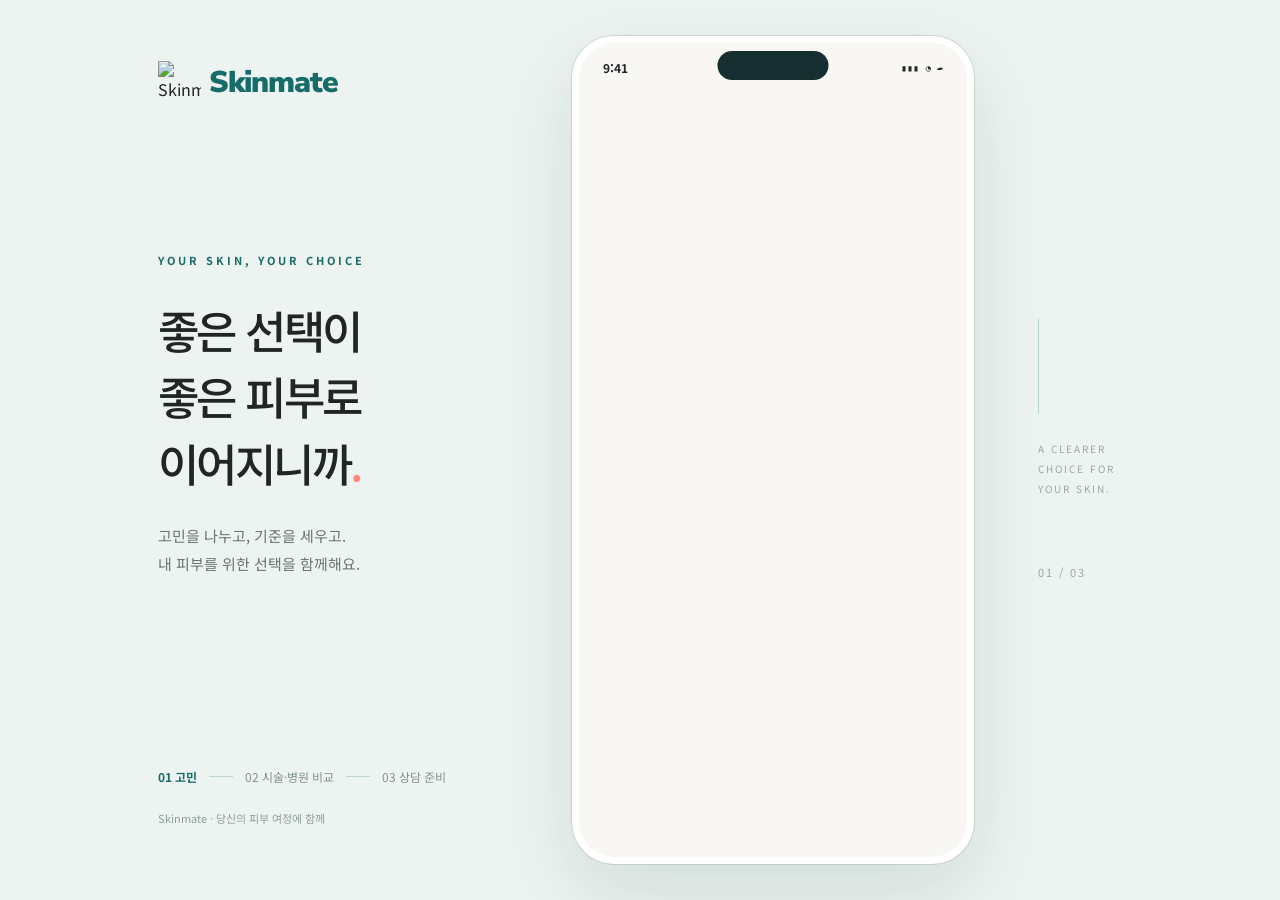
==== index.html @ e8b0cd21 "Update Skinmate personalized decision flow" ====
<!doctype html>
<html lang="ko"><head><meta charset="UTF-8"><meta name="viewport" content="width=device-width, initial-scale=1, viewport-fit=cover"><meta name="theme-color" content="#176B68"><meta name="description" content="내 피부를 위한 더 명확한 선택. Skinmate에서 고민과 선택 기준으로 시술 후보를 좁히고 병원을 비교하세요."><title>Skinmate · 내 피부를 위한 더 명확한 선택</title><link rel="icon" href="assets/symbol.png"><link rel="stylesheet" href="styles.css"></head><body>
<div class="workspace"><aside class="brand-panel"><div class="brand-lockup"><img src="assets/symbol.png" alt="Skinmate 대표 심볼"><span>Skinmate</span></div><div class="brand-story"><span class="eyebrow">YOUR SKIN, YOUR CHOICE</span><h1>좋은 선택이<br>좋은 피부로<br>이어지니까<span>.</span></h1><p>고민을 나누고, 기준을 세우고.<br>내 피부를 위한 선택을 함께해요.</p><img class="brand-symbol" src="assets/symbol.png" alt=""></div><div class="journey"><span class="active">01 고민</span><i></i><span>02 시술·병원 비교</span><i></i><span>03 상담 준비</span></div><p class="desktop-note">Skinmate · 당신의 피부 여정에 함께</p></aside><div class="phone"><div class="device-status" aria-hidden="true"><b>9:41</b><span class="island"></span><span>▮▮▮ &nbsp;◔ &nbsp;▰</span></div><div id="app"></div></div><aside class="right-note"><span class="vertical-line"></span><p>A CLEARER<br>CHOICE FOR<br>YOUR SKIN.</p><span class="note-number">01 / 03</span></aside></div><div id="toast" role="status" aria-live="polite"></div><script src="data/catalog.js" defer></script><script src="services/recommendations.js" defer></script><script src="services/storage.js" defer></script><script src="components.js" defer></script><script src="views.js" defer></script><script src="app.js" defer></script></body></html>
---- styles.css ----
@import url('https://fonts.googleapis.com/css2?family=Noto+Sans+KR:wght@400;500;600;700;800&family=Nunito+Sans:wght@700;800;900&display=swap');
:root{--teal:#087579;--deep:#14555b;--ink:#193c42;--muted:#73868a;--mint:#eaf5f2;--coral:#f98170;--line:#e6eeeb;--paper:#fdfdfa;--white:#fff;--shadow:0 8px 30px #173c4210}*{box-sizing:border-box}body{margin:0;background:#edf3f0;color:var(--ink);font-family:'Noto Sans KR',sans-serif;font-size:16px;line-height:1.6}button,input,select,textarea{font:inherit}button,a,input,select,textarea{-webkit-tap-highlight-color:transparent}button{cursor:pointer;border:0;color:inherit;background:none}button:focus-visible,a:focus-visible,input:focus-visible,select:focus-visible,textarea:focus-visible{outline:3px solid var(--coral);outline-offset:3px}button:disabled{opacity:.4;cursor:not-allowed}a{color:var(--teal)}svg{width:22px;height:22px;stroke:currentColor;stroke-width:1.7;fill:none;stroke-linecap:round;stroke-linejoin:round;flex-shrink:0}.workspace{min-height:100vh;display:flex;justify-content:center;align-items:center;gap:64px;padding:36px}.brand-panel{width:350px;align-self:stretch;display:flex;flex-direction:column;padding:25px 0;max-height:960px}.brand-lockup{display:flex;align-items:center;gap:8px}.brand-lockup img{width:43px;height:43px;mix-blend-mode:multiply}.brand-lockup span{font:900 30px 'Nunito Sans',sans-serif;color:var(--teal);letter-spacing:-1px}.brand-story{margin:auto 0;position:relative;padding:50px 0}.eyebrow{font-size:11px;letter-spacing:3px;font-weight:700;color:var(--teal)}.brand-story h1{font-size:45px;font-weight:500;line-height:1.48;letter-spacing:-2.5px;margin:25px 0}.brand-story h1 span{color:var(--coral)}.brand-story p{color:var(--muted);font-size:15px;line-height:1.9}.brand-symbol{width:135px;mix-blend-mode:multiply;margin:25px 0 0 -10px;opacity:.9}.journey{display:flex;align-items:center;gap:12px;font-size:12px;color:#809391}.journey i{height:1px;width:24px;background:#bed5ce}.journey .active{color:var(--teal);font-weight:700}.desktop-note{font-size:11px;color:#8da19c;margin-top:24px}.right-note{align-self:center;width:85px;color:#95aaa4}.right-note p{font-size:10px;letter-spacing:2px;line-height:2}.vertical-line{display:block;width:1px;height:95px;background:#b8d1c9;margin:0 0 25px}.note-number{display:block;font-size:11px;margin-top:65px;letter-spacing:2px}.phone{width:402px;height:874px;max-height:calc(100vh - 72px);min-height:650px;background:var(--paper);border-radius:42px;border:7px solid #fff;box-shadow:0 30px 80px #22534d22,0 0 0 1px #cedbd6;overflow:hidden;position:relative;flex-shrink:0}.device-status{height:49px;display:flex;align-items:center;justify-content:space-between;padding:0 24px;font-size:12px;position:relative}.island{position:absolute;left:50%;transform:translateX(-50%);width:111px;height:29px;top:8px;background:#172e30;border-radius:24px}#app{height:calc(100% - 49px);display:flex;flex-direction:column;position:relative}.app-header{height:67px;padding:10px 22px;display:flex;align-items:center;justify-content:space-between;flex-shrink:0}.logo-crop{width:149px;height:43px;overflow:hidden;position:relative}.logo-crop img{position:absolute;width:170px;height:auto;top:-30px;left:-12px;mix-blend-mode:multiply}.icon-button{display:inline-flex;align-items:center;justify-content:center;width:44px;height:44px;border-radius:50%;color:var(--ink)}.icon-button:hover{background:var(--mint)}.header-title{font-size:16px;font-weight:700}.header-back{display:flex;align-items:center;gap:4px}.main{flex:1;overflow-y:auto;overscroll-behavior:contain;padding:8px 23px 26px;scrollbar-width:none}.main::-webkit-scrollbar{display:none}.greeting{font-size:14px;color:var(--muted);margin:7px 0 6px}.main h1{font-size:25px;line-height:1.45;letter-spacing:-1.1px;margin:0 0 12px;font-weight:700}.main h1 em{font-style:normal;color:var(--teal)}.subtitle{font-size:13px;color:var(--muted);line-height:1.75;margin:0 0 22px}.section-heading{display:flex;align-items:center;justify-content:space-between;margin:24px 0 12px}.section-heading h2{font-size:16px;margin:0;letter-spacing:-.5px}.section-heading span,.text-button{color:var(--teal);font-size:12px}.hero-mini{background:#eaf5f0;border-radius:19px;display:flex;align-items:center;padding:17px 18px;margin:22px 0;position:relative;overflow:hidden}.hero-mini img{width:67px;height:67px;object-fit:contain;mix-blend-mode:multiply;margin-right:17px}.hero-mini b{font-size:14px;display:block}.hero-mini p{font-size:12px;color:#728b82;margin:3px 0}.tiny{font-size:11px;color:var(--muted)}.concern-grid{display:grid;grid-template-columns:1fr 1fr;gap:12px}.concern{display:flex;flex-direction:column;align-items:flex-start;text-align:left;padding:16px;height:125px;border-radius:21px;background:#eff6f3;border:1.5px solid transparent;position:relative;transition:background .15s,border-color .15s}.concern:nth-child(4n+1),.concern:nth-child(4n+4){background:#fff0eb}.concern .pictogram{width:44px;height:44px;border-radius:50%;background:#d8eee8;color:var(--teal);display:grid;place-items:center;margin-bottom:9px}.concern:nth-child(4n+1) .pictogram,.concern:nth-child(4n+4) .pictogram{background:#ffe0d7;color:#e98673}.concern .pictogram svg{width:27px;height:27px}.concern b{font-size:14px;font-weight:600}.concern small{font-size:10px;color:#7c9189;margin-top:1px}.concern.selected{border-color:var(--teal);background:#e3f3ed}.selected-mark{position:absolute;right:12px;top:13px;width:19px;height:19px;background:var(--teal);border-radius:50%;color:white;display:grid;place-items:center}.selected-mark svg{width:12px;height:12px}.minor-concerns{display:grid;grid-template-columns:repeat(4,1fr);gap:7px;margin-top:17px}.minor-concern{display:flex;flex-direction:column;align-items:center;gap:6px;font-size:12px}.minor-concern .pictogram{display:grid;place-items:center;width:43px;height:43px;border-radius:50%;background:#f0f2ee;color:#597471}.minor-concern.selected .pictogram{background:var(--teal);color:white}.primary,.secondary{display:flex;align-items:center;justify-content:center;gap:10px;border-radius:16px;min-height:53px;padding:13px 20px;font-weight:600;font-size:14px;width:100%;text-decoration:none}.primary{background:var(--teal);color:white;box-shadow:0 5px 14px #08757918}.primary:hover{background:#075e62}.primary svg:last-child{width:18px}.secondary{border:1px solid #cfe1da;color:var(--teal);background:#fff}.footer-action{padding:12px 23px 15px;background:var(--paper);flex-shrink:0;border-top:1px solid #f0f2ed}.footer-action .tiny{display:block;text-align:center;margin-top:7px}.bottom-nav{display:flex;justify-content:space-around;border-top:1px solid var(--line);padding:11px 10px 19px;background:var(--paper);flex-shrink:0}.nav-item{display:flex;flex-direction:column;align-items:center;gap:4px;min-width:65px;color:#9caaa8;font-size:10px}.nav-item.active{color:var(--teal);font-weight:700}.nav-item.active svg{stroke-width:2.3}.nav-item span{line-height:1.5}.progress{height:4px;background:#e7eeea;border-radius:5px;margin:8px 0 16px;overflow:hidden}.progress i{height:100%;display:block;background:var(--teal);border-radius:5px}.step{font-size:11px;font-weight:700;color:var(--teal);letter-spacing:1px;margin:12px 0}.preference{display:flex;align-items:center;padding:16px 12px;border:1px solid var(--line);border-radius:17px;gap:12px;margin:11px 0;background:#fff}.preference.chosen{background:var(--mint);border-color:#bedbd1}.preference .rank{display:grid;place-items:center;width:27px;height:27px;border-radius:50%;background:#eef2ef;font-size:12px;font-weight:700;color:#90a29c}.preference.chosen .rank{background:var(--teal);color:white}.pref-main{flex:1;display:flex;align-items:center;gap:12px;text-align:left;padding:0}.pref-copy{display:flex;flex-direction:column;gap:2px}.pref-copy b{font-size:14px}.pref-copy small{font-size:11px;color:var(--muted)}.order-button{font-size:13px;border-radius:8px;background:white;width:30px;height:34px}.info-box{padding:15px 16px;background:#f0f5f1;border-radius:14px;color:#6d8580;font-size:12px;line-height:1.8;margin:20px 0}.info-box strong{color:var(--teal)}label.field{display:block;font-size:14px;font-weight:600;margin:25px 0 10px}select,input[type=text],input[type=search],textarea{width:100%;border:1px solid #dce6df;border-radius:12px;background:#fff;padding:13px;color:var(--ink);font-size:14px}input[type=range]{width:100%;accent-color:var(--teal);margin:17px 0}.range-labels{display:flex;justify-content:space-between;color:var(--muted);font-size:12px}.budget-value{font-size:29px;font-weight:700;color:var(--teal);margin:22px 0 8px}.checkbox-label{font-size:13px;display:flex;gap:9px;align-items:center}.checkbox-label input{width:18px;height:18px;accent-color:var(--teal)}.chip-row{display:flex;gap:7px;flex-wrap:wrap;margin:10px 0 18px}.chip{font-size:12px;padding:6px 11px;border:1px solid #dce9e3;border-radius:20px;background:#fff;color:#587b73}.chip.active{background:var(--teal);color:white;border-color:var(--teal)}.demo-label{display:inline-flex;align-items:center;background:#f3f2eb;color:#8b8b76;border-radius:5px;padding:2px 6px;font-size:10px;letter-spacing:.2px}.result-top{display:flex;align-items:center;justify-content:space-between;margin-bottom:13px;font-size:12px;color:var(--muted)}.hospital-card{border:1px solid #e4ece5;border-radius:20px;background:white;padding:17px;margin:0 0 14px;box-shadow:0 3px 12px #173c4204}.card-top{display:flex;align-items:center;gap:12px}.clinic-mark{width:54px;height:60px;border-radius:14px;background:#e7f1ee;display:flex;align-items:center;justify-content:center;color:#72a79c;flex-shrink:0}.clinic-mark svg{width:30px;height:30px}.clinic-mark.coral{background:#fff0eb;color:#dba091}.card-identity{flex:1}.card-identity button{text-align:left;padding:0;font-weight:700;font-size:15px}.card-identity p{margin:4px 0 0;color:var(--muted);font-size:11px}.heart.saved{color:var(--coral)}.heart.saved svg{fill:#f9817025}.card-rating{font-size:12px;margin:14px 0 10px;color:#6f8380}.star{color:#dca65c}.reason{padding:10px 12px;background:#f0f7f3;border-radius:10px;color:#398178;font-size:11px;display:flex;gap:7px;align-items:flex-start}.reason svg{width:15px;height:15px;margin-top:2px}.card-bottom{display:flex;align-items:center;justify-content:space-between;margin-top:15px}.price{font-size:17px;font-weight:700}.price small{font-size:10px;color:var(--muted);font-weight:400}.compare-toggle{display:flex;align-items:center;gap:5px;border:1px solid #dce8e1;border-radius:9px;padding:7px 10px;font-size:11px;color:var(--teal)}.compare-toggle.on{background:var(--mint);border-color:#b3d6c8}.compare-toggle svg{width:14px;height:14px}.sample-note{font-size:11px;color:#97a39c;text-align:center;margin:17px 0}.search-field{position:relative;margin-bottom:15px}.search-field svg{position:absolute;top:14px;left:13px;width:18px;color:var(--muted)}.search-field input{padding-left:40px;background:#f2f5ef;border:0}.detail-hero{background:#e6f1eb;padding:24px;border-radius:22px;margin-bottom:20px}.detail-hero .clinic-mark{background:#ffffff8c;margin-bottom:18px}.detail-hero h1{font-size:23px;margin:5px 0}.detail-hero p{font-size:12px;color:#64837a;margin:5px 0}.detail-stats{display:flex;gap:23px;padding-top:18px;margin-top:17px;border-top:1px solid #cadfd5;font-size:12px}.detail-stats b{display:block;font-size:17px}.detail-stats span{color:#749185;font-size:10px}.data-row{display:flex;justify-content:space-between;gap:20px;padding:13px 0;border-bottom:1px solid var(--line);font-size:13px}.data-row span{color:var(--muted);flex-shrink:0}.data-row b{font-weight:500;text-align:right}.review{background:#fff;border:1px solid var(--line);border-radius:17px;padding:17px;margin:13px 0}.review .review-meta{display:flex;justify-content:space-between;font-size:11px;color:var(--muted);margin-bottom:12px}.review p{font-size:13px;margin:9px 0;line-height:1.8}.review strong{font-size:11px;color:var(--teal)}.review .drawback strong{color:#be8874}.review .chip-row{margin-bottom:0}.split-buttons{display:flex;gap:9px}.split-buttons>*{flex:1}.compare-scroll{overflow-x:auto;margin:0 -23px;padding:0 23px 15px}.compare-table{border-collapse:separate;border-spacing:0;min-width:100%;font-size:12px;table-layout:fixed}.compare-table th,.compare-table td{padding:14px 11px;border-bottom:1px solid var(--line);vertical-align:top;min-width:130px;max-width:145px;text-align:left}.compare-table th{background:#edf5ef;font-size:13px;position:relative}.compare-table .row-label{font-size:10px;display:block;color:var(--muted);margin-bottom:5px}.compare-table .remove{font-size:11px;display:block;margin-top:10px;color:#79988c;text-decoration:underline}.questions{display:flex;flex-direction:column;gap:10px;margin:18px 0}.question{display:flex;align-items:flex-start;padding:15px;border:1px solid var(--line);border-radius:13px;background:#fff;gap:11px;font-size:13px}.question input{width:18px;height:18px;accent-color:var(--teal);flex-shrink:0;margin:3px 0 0}.question.done span{text-decoration:line-through;color:#8ba199}.question span{flex:1}.question button{padding:0 3px;color:#8ba199}.question button svg{width:16px;height:16px}.question-form{display:flex;gap:7px;margin:16px 0}.question-form button{background:var(--teal);color:#fff;border-radius:11px;width:44px;flex-shrink:0}.empty{text-align:center;padding:45px 10px}.empty img{width:88px;mix-blend-mode:multiply;opacity:.8}.empty h2{font-size:18px;margin:17px 0 8px}.empty p{font-size:13px;color:var(--muted);margin-bottom:22px}.saved-checklist{display:flex;align-items:center;justify-content:space-between;gap:13px;padding:18px;background:var(--mint);border-radius:16px;margin:12px 0;width:100%;text-align:left}.saved-checklist b{font-size:13px}.saved-checklist small{display:block;font-size:11px;color:var(--muted);margin-top:5px}.settings-card{background:white;border:1px solid var(--line);border-radius:18px;padding:4px 17px;margin:18px 0}.settings-row{width:100%;padding:15px 0;display:flex;justify-content:space-between;align-items:center;font-size:13px;text-align:left}.settings-row+.settings-row{border-top:1px solid var(--line)}.settings-row.danger{color:#c57965}.avatar{width:66px;height:66px;background:var(--mint);border-radius:22px;display:grid;place-items:center;margin:15px 0}.avatar img{width:56px;mix-blend-mode:multiply}.success-mark{width:82px;height:82px;border-radius:50%;background:var(--mint);color:var(--teal);display:grid;place-items:center;margin:40px auto 23px}.success-mark svg{width:38px;height:38px}.success{text-align:center}.success h1{font-size:24px}.success p{font-size:13px;color:var(--muted)}#toast{position:fixed;bottom:35px;left:50%;transform:translate(-50%,20px);opacity:0;pointer-events:none;background:#173f3def;color:#fff;padding:12px 20px;border-radius:13px;font-size:13px;transition:.2s;z-index:50;max-width:90%;box-shadow:var(--shadow)}#toast.show{opacity:1;transform:translate(-50%,0)}dialog{border:0;border-radius:24px;padding:25px;max-width:350px;width:calc(100% - 40px);color:var(--ink);box-shadow:var(--shadow)}dialog::backdrop{background:#123c3b55}dialog h2{font-size:19px;margin-top:0}dialog p{font-size:13px;color:var(--muted)}dialog .split-buttons{margin-top:22px}.primary-concern{display:flex;align-items:center;gap:10px;margin-top:15px;font-size:12px;color:var(--muted)}.primary-concern select{font-size:12px;padding:6px 10px;flex:1}.treatment-card{display:block;text-align:left;width:100%;padding:17px;border:1px solid var(--line);background:white;border-radius:14px;margin:12px 0}.treatment-card b{font-size:14px}.treatment-card p{font-size:12px;color:var(--muted);margin:6px 0}.route-enter{animation:enter .2s ease}@keyframes enter{from{opacity:.3;transform:translateY(6px)}to{opacity:1;transform:translateY(0)}}@media(max-width:1100px){.workspace{gap:40px}.right-note{display:none}.brand-panel{width:310px}.brand-story h1{font-size:39px}}@media(max-width:760px){body{background:var(--paper)}.workspace{padding:0;min-height:100dvh;display:block}.brand-panel,.right-note,.device-status{display:none}.phone{width:100%;height:100dvh;min-height:0;max-height:none;border:0;border-radius:0;box-shadow:none;max-width:500px;margin:auto}#app{height:100%;padding-top:env(safe-area-inset-top)}.app-header{height:73px}.main{padding-top:9px}.bottom-nav{padding-bottom:max(18px,env(safe-area-inset-bottom))}.footer-action{padding-bottom:15px}.footer-action:last-child{padding-bottom:max(20px,env(safe-area-inset-bottom))}#toast{bottom:100px}.concern{height:132px}.main h1{font-size:27px}}@media(prefers-reduced-motion:reduce){*{animation:none!important;transition:none!important}}

/* Readability and comparison sizing */
.compare-table{width:max-content}.compare-table th,.compare-table td{width:170px;min-width:170px;max-width:170px;font-size:14px}.compare-table .row-label{font-size:12px}.subtitle,.pref-copy small,.info-box,.question,.data-row,.review p,.treatment-card p,.settings-row{font-size:14px}.tiny,.concern small,.card-identity p,.reason,.price small,.demo-label,.nav-item,.step,.sample-note,.saved-checklist small{font-size:12px}.compare-toggle,.text-button,.chip{font-size:13px}.order-button{min-height:44px}.question button{min-width:30px;min-height:30px}

/* Completion pass: clear search actions, touch targets, and readable conditions. */
.search-field input{padding-right:65px}.search-submit{position:absolute;right:4px;top:2px;min-width:55px;min-height:44px;color:var(--teal);font-size:14px;font-weight:600}.clear-search{display:block;margin:-8px 0 15px;min-height:44px}.secondary-actions{margin-top:9px}.secondary-actions .secondary{min-height:44px;padding:9px 12px}.question label{display:flex;align-items:flex-start;gap:11px;flex:1;cursor:pointer;min-width:0}.question span{overflow-wrap:anywhere}.question button{min-width:44px;min-height:44px;margin:-7px -9px -7px 0}.condition-panel{margin-bottom:20px}.condition-panel .data-row{font-size:14px}.condition-panel .tiny{line-height:1.8;margin:12px 0}.text-button,.chip,.compare-toggle,.compare-table .remove{min-height:44px}.minor-concern{min-height:64px}.main:focus{outline:none}.subtitle,.question,.review p,.treatment-card p,.info-box{font-size:1rem}.main h1{font-size:1.65rem}.nav-item{font-size:.75rem}.search-field{min-width:0}.card-bottom{gap:8px}.card-rating{overflow-wrap:anywhere}.question-form input{min-width:0}.data-row b{overflow-wrap:anywhere}.bottom-nav{gap:3px}.nav-item{min-width:0;flex:1}.compare-scroll{scrollbar-width:thin;scrollbar-color:#b3d6c8 transparent}.demo-label{white-space:normal}.main .primary{min-width:0}@media(max-height:650px){.phone{min-height:0;height:100dvh;max-height:none}.workspace{padding-top:0;padding-bottom:0}.footer-action{padding-top:7px;padding-bottom:7px}.app-header{height:58px}}@media(max-width:360px){.main{padding-left:18px;padding-right:18px}.app-header{padding-left:17px;padding-right:17px}.footer-action{padding-left:18px;padding-right:18px}.card-top{gap:8px}.clinic-mark{width:44px}.card-identity button{font-size:14px}.compare-toggle{padding:7px}.price{font-size:16px}.concern{padding:13px}.preference{gap:7px}.pref-main{gap:8px}.pref-copy small{font-size:12px}.order-button{width:32px;flex-shrink:0}}
/* v2: extend the existing Skinmate cards, shell and icons. */
:root{--teal:#176B68;--deep:#145653;--ink:#202625;--mint:#eaf5f2;--coral:#FF8878;--paper:#F8F7F3;--soft-mint:#A8DED5;--muted:#667773}
button{transition:background .15s,transform .12s}button:active:not(:disabled){transform:translateY(1px);filter:brightness(.97)}button:disabled{opacity:.43}.primary{box-shadow:none}.nav-item{min-height:46px}.main h2{font-size:18px;line-height:1.5;margin:8px 0}.decision-hero{position:relative;background:#e5f1ec;border:1px solid #d4e6df;border-radius:25px;padding:25px 21px;margin:24px 0}.decision-hero>img{width:66px;height:66px;object-fit:contain;float:right;mix-blend-mode:multiply}.decision-hero h2{font-size:26px;line-height:1.4;letter-spacing:-.9px;margin:16px 0}.decision-hero p{font-size:14px;line-height:1.9;color:#58726b;margin-bottom:23px;clear:both}.decision-hero .step{font-size:10px;letter-spacing:1.2px}.flow-caption{text-align:center;font-size:12px;color:#58756d;margin-top:15px}.interest-group{border:0;padding:0;margin:18px 0}.interest-group legend{font-size:14px;font-weight:600}.interest-group .chip-row{margin:8px 0}.chip{font-size:14px}.priority-summary{display:flex;align-items:center;flex-wrap:wrap;gap:7px;font-size:13px;padding:12px;background:var(--mint);border-radius:12px;color:var(--teal)}.priority-summary i{font-style:normal;color:#869d96}.preference{padding:12px}.pref-main{min-height:44px}.pref-copy small{font-size:12px}.concern{height:113px}.recommended{border:1.5px solid var(--teal);background:#f4faf7}.recommend-label{display:inline-block;background:var(--teal);color:white;padding:4px 9px;border-radius:8px;font-size:12px;margin-bottom:8px}.match-score{display:block;font-size:12px;color:var(--teal);margin:10px 0}.match-score b{font-family:'Nunito Sans',sans-serif;font-size:25px;margin-left:5px}.mini-facts{display:grid;grid-template-columns:1.2fr 1fr 1fr;gap:7px;padding:14px 0;border-top:1px solid var(--line);border-bottom:1px solid var(--line);margin:13px 0}.mini-facts span{font-size:12px;color:var(--muted)}.mini-facts b{display:block;font-size:13px;font-weight:600;color:var(--ink);margin-top:5px;overflow-wrap:anywhere}.reason-list{font-size:13px;line-height:1.9;padding-left:19px;color:var(--teal)}.treatment-card .split-buttons button,.hospital-card .split-buttons button{font-size:13px;padding:10px 8px;min-height:46px}.treatment-card .text-button{margin-top:7px}.budget-warning{color:#995446!important;background:#fff0e9;border-radius:9px;padding:9px 10px;font-size:13px!important}.budget-panel{background:#fff1e9;border:1px solid #efd9cf;padding:17px;border-radius:17px;margin:16px 0}.budget-panel p{font-size:14px;color:#896356}.budget-panel button{margin-top:8px;font-size:13px}.recent-review{font-size:13px;color:var(--muted);line-height:1.8}.promo-link{display:block;font-size:12px;text-align:left;background:#fff0e9;color:#8e5a4d;border-radius:8px;padding:10px;margin:10px 0;width:100%}.editorial-art{height:160px;background:#deeee7;border-radius:18px;display:flex;align-items:center;justify-content:space-between;padding:23px;overflow:hidden}.editorial-art>span{font:800 27px/1.2 'Nunito Sans',sans-serif;color:#46796c;letter-spacing:-.7px}.editorial-art img{width:105px;mix-blend-mode:multiply;opacity:.8;transform:rotate(12deg)}.editorial-art.contour,.abstract-thumb.contour{background:#f6e6df}.editorial-art.tone,.abstract-thumb.tone{background:#f1edda}.editorial-art.texture,.abstract-thumb.texture{background:#e0edeb}.promotion-card{border:1px solid #eaded6;border-radius:20px;overflow:hidden;background:#fffaf6;margin:16px 0}.promotion-card .editorial-art{border-radius:0;height:135px}.promotion-body{padding:17px}.promotion-body p{font-size:13px;color:var(--muted)}.promotion-body .split-buttons{margin-top:15px}.promotion-body .split-buttons button{font-size:13px;padding:10px 7px}.ad-label{display:inline-block;color:#815440;background:#f5e5d7;border-radius:5px;padding:4px 8px;font-size:12px;font-weight:600}.content-tile{display:flex;align-items:center;gap:13px;background:#fff;border:1px solid var(--line);padding:16px;border-radius:17px;margin:12px 0;text-align:left;width:100%}.content-tile>span{flex:1;min-width:0}.content-tile b{display:block;font-size:15px}.content-tile small{font-size:11px;color:var(--teal)}.content-tile p{font-size:13px;color:var(--muted);margin:6px 0 0}.abstract-thumb{width:54px;height:72px;display:grid;place-items:center;background:var(--mint);border-radius:12px;color:var(--teal);flex-shrink:0}.abstract-thumb svg{width:29px;height:29px}.profile-card{padding:20px;background:var(--mint);border:1px solid #d1e5dc;border-radius:23px}.profile-card p{font-size:13px;overflow-wrap:anywhere}.profile-card .avatar{margin-top:0;background:#fff}.benefit-grid{display:grid;grid-template-columns:repeat(3,1fr);gap:8px}.benefit-grid button{display:flex;flex-direction:column;padding:14px 5px;background:white;border:1px solid var(--line);font-size:13px}.benefit-grid b{font:800 21px 'Nunito Sans',sans-serif;color:var(--teal)}.compare-table th,.compare-table td{min-width:150px;width:150px;max-width:150px}.compare-table th:first-child{min-width:100px;width:100px;max-width:100px;position:sticky;left:0;z-index:1;background:#edf5ef}.compare-table .best-match{background:#e0f1e9;color:#155f59;font-weight:600}.compare-table td small{display:block;font-size:11px;font-weight:400;margin-top:8px}.compare-table caption{text-align:left;font-size:12px;padding:12px 0;color:var(--muted)}.compare-table .rank{display:block;width:22px;height:22px;text-align:center;background:var(--teal);border-radius:50%;color:white;margin-bottom:5px}.compare-table td .secondary{font-size:12px;padding:8px}.compare-scroll{margin-top:10px}.dialog-body{font-size:14px;line-height:1.8}.dialog-body p{font-size:14px}dialog{max-height:85dvh;overflow:auto}.card-identity{min-width:0}.detail-stats{gap:12px;flex-wrap:wrap}.detail-stats b{font-size:16px}.review h2{font-size:17px}.footer-action .primary{font-size:14px;padding-left:10px;padding-right:10px}.hospital-card .split-buttons{margin-top:14px}.settings-row{min-height:52px}.settings-row svg{width:18px}.bottom-nav{padding-top:9px;padding-bottom:max(12px,env(safe-area-inset-bottom))}.main{overflow-x:hidden}@media(max-width:760px){.phone{max-width:430px}.workspace{background:#edf3f0}.app-header{height:63px}.main h1{font-size:25px}.concern{height:110px}.main{padding-left:21px;padding-right:21px}.compare-scroll{margin-left:-21px;margin-right:-21px;padding-left:21px;padding-right:21px}.nav-item{font-size:12px}}@media(min-width:761px){.phone{min-height:650px}}@media(prefers-reduced-motion:reduce){button{transition:none}}
.nav-item{color:#6b7f78}.nav-item.active{color:var(--teal)}.reason{font-size:13px}.compare-table td small{overflow-wrap:break-word}.info-box .secondary{margin-top:10px}.settings-card .settings-row{font-size:14px}
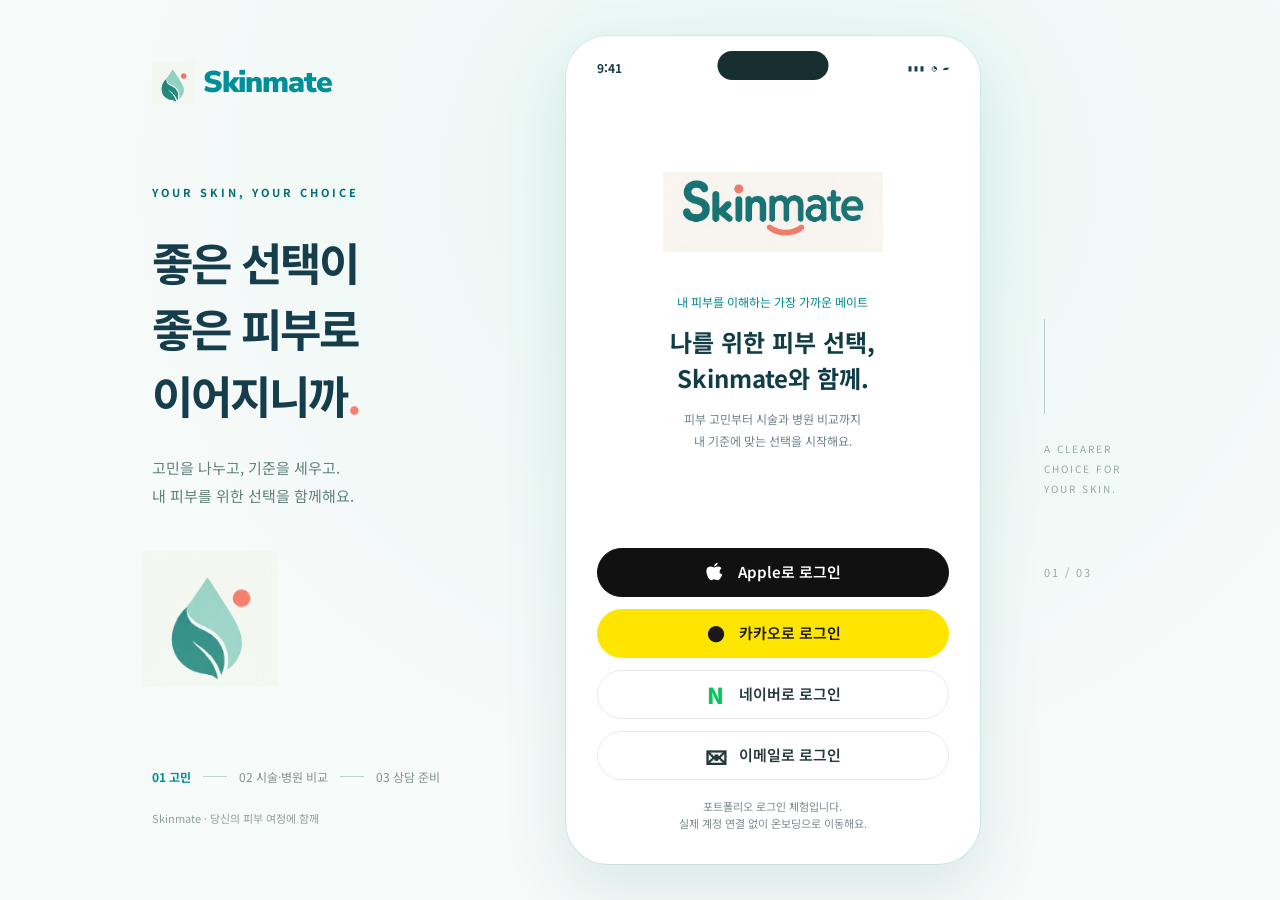
==== commit 5a3ae5f8: "Redesign Skinmate with beauty visuals, guided onboarding and community interactions" ====
--- a/index.html
+++ b/index.html
@@ -1,4 +1,4 @@
 <!doctype html>
-<html lang="ko"><head><meta charset="UTF-8"><meta name="viewport" content="width=device-width, initial-scale=1, viewport-fit=cover"><meta name="theme-color" content="#176B68"><meta name="description" content="내 피부를 위한 더 명확한 선택. Skinmate에서 고민과 선택 기준으로 시술 후보를 좁히고 병원을 비교하세요."><title>Skinmate · 내 피부를 위한 더 명확한 선택</title><link rel="icon" href="assets/symbol.png"><link rel="stylesheet" href="styles.css"></head><body>
-<div class="workspace"><aside class="brand-panel"><div class="brand-lockup"><img src="assets/symbol.png" alt="Skinmate 대표 심볼"><span>Skinmate</span></div><div class="brand-story"><span class="eyebrow">YOUR SKIN, YOUR CHOICE</span><h1>좋은 선택이<br>좋은 피부로<br>이어지니까<span>.</span></h1><p>고민을 나누고, 기준을 세우고.<br>내 피부를 위한 선택을 함께해요.</p><img class="brand-symbol" src="assets/symbol.png" alt=""></div><div class="journey"><span class="active">01 고민</span><i></i><span>02 시술·병원 비교</span><i></i><span>03 상담 준비</span></div><p class="desktop-note">Skinmate · 당신의 피부 여정에 함께</p></aside><div class="phone"><div class="device-status" aria-hidden="true"><b>9:41</b><span class="island"></span><span>▮▮▮ &nbsp;◔ &nbsp;▰</span></div><div id="app"></div></div><aside class="right-note"><span class="vertical-line"></span><p>A CLEARER<br>CHOICE FOR<br>YOUR SKIN.</p><span class="note-number">01 / 03</span></aside></div><div id="toast" role="status" aria-live="polite"></div><script src="data/catalog.js" defer></script><script src="services/recommendations.js" defer></script><script src="services/storage.js" defer></script><script src="components.js" defer></script><script src="views.js" defer></script><script src="app.js" defer></script></body></html>
-
+<html lang="ko"><head><meta charset="UTF-8"><meta name="viewport" content="width=device-width, initial-scale=1, viewport-fit=cover"><meta name="theme-color" content="#176B68"><meta name="description" content="내 피부를 위한 더 명확한 선택. Skinmate에서 고민과 선택 기준으로 시술 후보를 좁히고 병원을 비교하세요."><title>Skinmate · 내 피부를 위한 더 명확한 선택</title><link rel="icon" href="assets/symbol.png"><link rel="stylesheet" href="styles.css"><link rel="stylesheet" href="redesign.css"></head><body>
+<div class="workspace"><aside class="brand-panel"><div class="brand-lockup"><img src="assets/symbol.png" alt="Skinmate 대표 심볼"><span>Skinmate</span></div><div class="brand-story"><span class="eyebrow">YOUR SKIN, YOUR CHOICE</span><h1>좋은 선택이<br>좋은 피부로<br>이어지니까<span>.</span></h1><p>고민을 나누고, 기준을 세우고.<br>내 피부를 위한 선택을 함께해요.</p><img class="brand-symbol" src="assets/symbol.png" alt=""></div><div class="journey"><span class="active">01 고민</span><i></i><span>02 시술·병원 비교</span><i></i><span>03 상담 준비</span></div><p class="desktop-note">Skinmate · 당신의 피부 여정에 함께</p></aside><div class="phone"><div class="device-status" aria-hidden="true"><b>9:41</b><span class="island"></span><span>▮▮▮ &nbsp;◔ &nbsp;▰</span></div><div id="app"></div></div><aside class="right-note"><span class="vertical-line"></span><p>A CLEARER<br>CHOICE FOR<br>YOUR SKIN.</p><span class="note-number">01 / 03</span></aside></div><div id="toast" role="status" aria-live="polite"></div><script src="data/catalog.js" defer></script><script src="services/recommendations.js" defer></script><script src="services/storage.js" defer></script><script src="components.js" defer></script><script src="views.js" defer></script><script src="redesign.js" defer></script><script src="app.js" defer></script></body></html>
+
--- a/styles.css
+++ b/styles.css
@@ -3,10 +3,93 @@
 
 /* Readability and comparison sizing */
 .compare-table{width:max-content}.compare-table th,.compare-table td{width:170px;min-width:170px;max-width:170px;font-size:14px}.compare-table .row-label{font-size:12px}.subtitle,.pref-copy small,.info-box,.question,.data-row,.review p,.treatment-card p,.settings-row{font-size:14px}.tiny,.concern small,.card-identity p,.reason,.price small,.demo-label,.nav-item,.step,.sample-note,.saved-checklist small{font-size:12px}.compare-toggle,.text-button,.chip{font-size:13px}.order-button{min-height:44px}.question button{min-width:30px;min-height:30px}
-
+
 /* Completion pass: clear search actions, touch targets, and readable conditions. */
-.search-field input{padding-right:65px}.search-submit{position:absolute;right:4px;top:2px;min-width:55px;min-height:44px;color:var(--teal);font-size:14px;font-weight:600}.clear-search{display:block;margin:-8px 0 15px;min-height:44px}.secondary-actions{margin-top:9px}.secondary-actions .secondary{min-height:44px;padding:9px 12px}.question label{display:flex;align-items:flex-start;gap:11px;flex:1;cursor:pointer;min-width:0}.question span{overflow-wrap:anywhere}.question button{min-width:44px;min-height:44px;margin:-7px -9px -7px 0}.condition-panel{margin-bottom:20px}.condition-panel .data-row{font-size:14px}.condition-panel .tiny{line-height:1.8;margin:12px 0}.text-button,.chip,.compare-toggle,.compare-table .remove{min-height:44px}.minor-concern{min-height:64px}.main:focus{outline:none}.subtitle,.question,.review p,.treatment-card p,.info-box{font-size:1rem}.main h1{font-size:1.65rem}.nav-item{font-size:.75rem}.search-field{min-width:0}.card-bottom{gap:8px}.card-rating{overflow-wrap:anywhere}.question-form input{min-width:0}.data-row b{overflow-wrap:anywhere}.bottom-nav{gap:3px}.nav-item{min-width:0;flex:1}.compare-scroll{scrollbar-width:thin;scrollbar-color:#b3d6c8 transparent}.demo-label{white-space:normal}.main .primary{min-width:0}@media(max-height:650px){.phone{min-height:0;height:100dvh;max-height:none}.workspace{padding-top:0;padding-bottom:0}.footer-action{padding-top:7px;padding-bottom:7px}.app-header{height:58px}}@media(max-width:360px){.main{padding-left:18px;padding-right:18px}.app-header{padding-left:17px;padding-right:17px}.footer-action{padding-left:18px;padding-right:18px}.card-top{gap:8px}.clinic-mark{width:44px}.card-identity button{font-size:14px}.compare-toggle{padding:7px}.price{font-size:16px}.concern{padding:13px}.preference{gap:7px}.pref-main{gap:8px}.pref-copy small{font-size:12px}.order-button{width:32px;flex-shrink:0}}
+.search-field input{padding-right:65px}.search-submit{position:absolute;right:4px;top:2px;min-width:55px;min-height:44px;color:var(--teal);font-size:14px;font-weight:600}.clear-search{display:block;margin:-8px 0 15px;min-height:44px}.secondary-actions{margin-top:9px}.secondary-actions .secondary{min-height:44px;padding:9px 12px}.question label{display:flex;align-items:flex-start;gap:11px;flex:1;cursor:pointer;min-width:0}.question span{overflow-wrap:anywhere}.question button{min-width:44px;min-height:44px;margin:-7px -9px -7px 0}.condition-panel{margin-bottom:20px}.condition-panel .data-row{font-size:14px}.condition-panel .tiny{line-height:1.8;margin:12px 0}.text-button,.chip,.compare-toggle,.compare-table .remove{min-height:44px}.minor-concern{min-height:64px}.main:focus{outline:none}.subtitle,.question,.review p,.treatment-card p,.info-box{font-size:1rem}.main h1{font-size:1.65rem}.nav-item{font-size:.75rem}.search-field{min-width:0}.card-bottom{gap:8px}.card-rating{overflow-wrap:anywhere}.question-form input{min-width:0}.data-row b{overflow-wrap:anywhere}.bottom-nav{gap:3px}.nav-item{min-width:0;flex:1}.compare-scroll{scrollbar-width:thin;scrollbar-color:#b3d6c8 transparent}.demo-label{white-space:normal}.main .primary{min-width:0}@media(max-height:650px){.phone{min-height:0;height:100dvh;max-height:none}.workspace{padding-top:0;padding-bottom:0}.footer-action{padding-top:7px;padding-bottom:7px}.app-header{height:58px}}@media(max-width:360px){.main{padding-left:18px;padding-right:18px}.app-header{padding-left:17px;padding-right:17px}.footer-action{padding-left:18px;padding-right:18px}.card-top{gap:8px}.clinic-mark{width:44px}.card-identity button{font-size:14px}.compare-toggle{padding:7px}.price{font-size:16px}.concern{padding:13px}.preference{gap:7px}.pref-main{gap:8px}.pref-copy small{font-size:12px}.order-button{width:32px;flex-shrink:0}}
 /* v2: extend the existing Skinmate cards, shell and icons. */
 :root{--teal:#176B68;--deep:#145653;--ink:#202625;--mint:#eaf5f2;--coral:#FF8878;--paper:#F8F7F3;--soft-mint:#A8DED5;--muted:#667773}
-button{transition:background .15s,transform .12s}button:active:not(:disabled){transform:translateY(1px);filter:brightness(.97)}button:disabled{opacity:.43}.primary{box-shadow:none}.nav-item{min-height:46px}.main h2{font-size:18px;line-height:1.5;margin:8px 0}.decision-hero{position:relative;background:#e5f1ec;border:1px solid #d4e6df;border-radius:25px;padding:25px 21px;margin:24px 0}.decision-hero>img{width:66px;height:66px;object-fit:contain;float:right;mix-blend-mode:multiply}.decision-hero h2{font-size:26px;line-height:1.4;letter-spacing:-.9px;margin:16px 0}.decision-hero p{font-size:14px;line-height:1.9;color:#58726b;margin-bottom:23px;clear:both}.decision-hero .step{font-size:10px;letter-spacing:1.2px}.flow-caption{text-align:center;font-size:12px;color:#58756d;margin-top:15px}.interest-group{border:0;padding:0;margin:18px 0}.interest-group legend{font-size:14px;font-weight:600}.interest-group .chip-row{margin:8px 0}.chip{font-size:14px}.priority-summary{display:flex;align-items:center;flex-wrap:wrap;gap:7px;font-size:13px;padding:12px;background:var(--mint);border-radius:12px;color:var(--teal)}.priority-summary i{font-style:normal;color:#869d96}.preference{padding:12px}.pref-main{min-height:44px}.pref-copy small{font-size:12px}.concern{height:113px}.recommended{border:1.5px solid var(--teal);background:#f4faf7}.recommend-label{display:inline-block;background:var(--teal);color:white;padding:4px 9px;border-radius:8px;font-size:12px;margin-bottom:8px}.match-score{display:block;font-size:12px;color:var(--teal);margin:10px 0}.match-score b{font-family:'Nunito Sans',sans-serif;font-size:25px;margin-left:5px}.mini-facts{display:grid;grid-template-columns:1.2fr 1fr 1fr;gap:7px;padding:14px 0;border-top:1px solid var(--line);border-bottom:1px solid var(--line);margin:13px 0}.mini-facts span{font-size:12px;color:var(--muted)}.mini-facts b{display:block;font-size:13px;font-weight:600;color:var(--ink);margin-top:5px;overflow-wrap:anywhere}.reason-list{font-size:13px;line-height:1.9;padding-left:19px;color:var(--teal)}.treatment-card .split-buttons button,.hospital-card .split-buttons button{font-size:13px;padding:10px 8px;min-height:46px}.treatment-card .text-button{margin-top:7px}.budget-warning{color:#995446!important;background:#fff0e9;border-radius:9px;padding:9px 10px;font-size:13px!important}.budget-panel{background:#fff1e9;border:1px solid #efd9cf;padding:17px;border-radius:17px;margin:16px 0}.budget-panel p{font-size:14px;color:#896356}.budget-panel button{margin-top:8px;font-size:13px}.recent-review{font-size:13px;color:var(--muted);line-height:1.8}.promo-link{display:block;font-size:12px;text-align:left;background:#fff0e9;color:#8e5a4d;border-radius:8px;padding:10px;margin:10px 0;width:100%}.editorial-art{height:160px;background:#deeee7;border-radius:18px;display:flex;align-items:center;justify-content:space-between;padding:23px;overflow:hidden}.editorial-art>span{font:800 27px/1.2 'Nunito Sans',sans-serif;color:#46796c;letter-spacing:-.7px}.editorial-art img{width:105px;mix-blend-mode:multiply;opacity:.8;transform:rotate(12deg)}.editorial-art.contour,.abstract-thumb.contour{background:#f6e6df}.editorial-art.tone,.abstract-thumb.tone{background:#f1edda}.editorial-art.texture,.abstract-thumb.texture{background:#e0edeb}.promotion-card{border:1px solid #eaded6;border-radius:20px;overflow:hidden;background:#fffaf6;margin:16px 0}.promotion-card .editorial-art{border-radius:0;height:135px}.promotion-body{padding:17px}.promotion-body p{font-size:13px;color:var(--muted)}.promotion-body .split-buttons{margin-top:15px}.promotion-body .split-buttons button{font-size:13px;padding:10px 7px}.ad-label{display:inline-block;color:#815440;background:#f5e5d7;border-radius:5px;padding:4px 8px;font-size:12px;font-weight:600}.content-tile{display:flex;align-items:center;gap:13px;background:#fff;border:1px solid var(--line);padding:16px;border-radius:17px;margin:12px 0;text-align:left;width:100%}.content-tile>span{flex:1;min-width:0}.content-tile b{display:block;font-size:15px}.content-tile small{font-size:11px;color:var(--teal)}.content-tile p{font-size:13px;color:var(--muted);margin:6px 0 0}.abstract-thumb{width:54px;height:72px;display:grid;place-items:center;background:var(--mint);border-radius:12px;color:var(--teal);flex-shrink:0}.abstract-thumb svg{width:29px;height:29px}.profile-card{padding:20px;background:var(--mint);border:1px solid #d1e5dc;border-radius:23px}.profile-card p{font-size:13px;overflow-wrap:anywhere}.profile-card .avatar{margin-top:0;background:#fff}.benefit-grid{display:grid;grid-template-columns:repeat(3,1fr);gap:8px}.benefit-grid button{display:flex;flex-direction:column;padding:14px 5px;background:white;border:1px solid var(--line);font-size:13px}.benefit-grid b{font:800 21px 'Nunito Sans',sans-serif;color:var(--teal)}.compare-table th,.compare-table td{min-width:150px;width:150px;max-width:150px}.compare-table th:first-child{min-width:100px;width:100px;max-width:100px;position:sticky;left:0;z-index:1;background:#edf5ef}.compare-table .best-match{background:#e0f1e9;color:#155f59;font-weight:600}.compare-table td small{display:block;font-size:11px;font-weight:400;margin-top:8px}.compare-table caption{text-align:left;font-size:12px;padding:12px 0;color:var(--muted)}.compare-table .rank{display:block;width:22px;height:22px;text-align:center;background:var(--teal);border-radius:50%;color:white;margin-bottom:5px}.compare-table td .secondary{font-size:12px;padding:8px}.compare-scroll{margin-top:10px}.dialog-body{font-size:14px;line-height:1.8}.dialog-body p{font-size:14px}dialog{max-height:85dvh;overflow:auto}.card-identity{min-width:0}.detail-stats{gap:12px;flex-wrap:wrap}.detail-stats b{font-size:16px}.review h2{font-size:17px}.footer-action .primary{font-size:14px;padding-left:10px;padding-right:10px}.hospital-card .split-buttons{margin-top:14px}.settings-row{min-height:52px}.settings-row svg{width:18px}.bottom-nav{padding-top:9px;padding-bottom:max(12px,env(safe-area-inset-bottom))}.main{overflow-x:hidden}@media(max-width:760px){.phone{max-width:430px}.workspace{background:#edf3f0}.app-header{height:63px}.main h1{font-size:25px}.concern{height:110px}.main{padding-left:21px;padding-right:21px}.compare-scroll{margin-left:-21px;margin-right:-21px;padding-left:21px;padding-right:21px}.nav-item{font-size:12px}}@media(min-width:761px){.phone{min-height:650px}}@media(prefers-reduced-motion:reduce){button{transition:none}}
-.nav-item{color:#6b7f78}.nav-item.active{color:var(--teal)}.reason{font-size:13px}.compare-table td small{overflow-wrap:break-word}.info-box .secondary{margin-top:10px}.settings-card .settings-row{font-size:14px}
+button{transition:background .15s,transform .12s}button:active:not(:disabled){transform:translateY(1px);filter:brightness(.97)}button:disabled{opacity:.43}.primary{box-shadow:none}.nav-item{min-height:46px}.main h2{font-size:18px;line-height:1.5;margin:8px 0}.decision-hero{position:relative;background:#e5f1ec;border:1px solid #d4e6df;border-radius:25px;padding:25px 21px;margin:24px 0}.decision-hero>img{width:66px;height:66px;object-fit:contain;float:right;mix-blend-mode:multiply}.decision-hero h2{font-size:26px;line-height:1.4;letter-spacing:-.9px;margin:16px 0}.decision-hero p{font-size:14px;line-height:1.9;color:#58726b;margin-bottom:23px;clear:both}.decision-hero .step{font-size:10px;letter-spacing:1.2px}.flow-caption{text-align:center;font-size:12px;color:#58756d;margin-top:15px}.interest-group{border:0;padding:0;margin:18px 0}.interest-group legend{font-size:14px;font-weight:600}.interest-group .chip-row{margin:8px 0}.chip{font-size:14px}.priority-summary{display:flex;align-items:center;flex-wrap:wrap;gap:7px;font-size:13px;padding:12px;background:var(--mint);border-radius:12px;color:var(--teal)}.priority-summary i{font-style:normal;color:#869d96}.preference{padding:12px}.pref-main{min-height:44px}.pref-copy small{font-size:12px}.concern{height:113px}.recommended{border:1.5px solid var(--teal);background:#f4faf7}.recommend-label{display:inline-block;background:var(--teal);color:white;padding:4px 9px;border-radius:8px;font-size:12px;margin-bottom:8px}.match-score{display:block;font-size:12px;color:var(--teal);margin:10px 0}.match-score b{font-family:'Nunito Sans',sans-serif;font-size:25px;margin-left:5px}.mini-facts{display:grid;grid-template-columns:1.2fr 1fr 1fr;gap:7px;padding:14px 0;border-top:1px solid var(--line);border-bottom:1px solid var(--line);margin:13px 0}.mini-facts span{font-size:12px;color:var(--muted)}.mini-facts b{display:block;font-size:13px;font-weight:600;color:var(--ink);margin-top:5px;overflow-wrap:anywhere}.reason-list{font-size:13px;line-height:1.9;padding-left:19px;color:var(--teal)}.treatment-card .split-buttons button,.hospital-card .split-buttons button{font-size:13px;padding:10px 8px;min-height:46px}.treatment-card .text-button{margin-top:7px}.budget-warning{color:#995446!important;background:#fff0e9;border-radius:9px;padding:9px 10px;font-size:13px!important}.budget-panel{background:#fff1e9;border:1px solid #efd9cf;padding:17px;border-radius:17px;margin:16px 0}.budget-panel p{font-size:14px;color:#896356}.budget-panel button{margin-top:8px;font-size:13px}.recent-review{font-size:13px;color:var(--muted);line-height:1.8}.promo-link{display:block;font-size:12px;text-align:left;background:#fff0e9;color:#8e5a4d;border-radius:8px;padding:10px;margin:10px 0;width:100%}.editorial-art{height:160px;background:#deeee7;border-radius:18px;display:flex;align-items:center;justify-content:space-between;padding:23px;overflow:hidden}.editorial-art>span{font:800 27px/1.2 'Nunito Sans',sans-serif;color:#46796c;letter-spacing:-.7px}.editorial-art img{width:105px;mix-blend-mode:multiply;opacity:.8;transform:rotate(12deg)}.editorial-art.contour,.abstract-thumb.contour{background:#f6e6df}.editorial-art.tone,.abstract-thumb.tone{background:#f1edda}.editorial-art.texture,.abstract-thumb.texture{background:#e0edeb}.promotion-card{border:1px solid #eaded6;border-radius:20px;overflow:hidden;background:#fffaf6;margin:16px 0}.promotion-card .editorial-art{border-radius:0;height:135px}.promotion-body{padding:17px}.promotion-body p{font-size:13px;color:var(--muted)}.promotion-body .split-buttons{margin-top:15px}.promotion-body .split-buttons button{font-size:13px;padding:10px 7px}.ad-label{display:inline-block;color:#815440;background:#f5e5d7;border-radius:5px;padding:4px 8px;font-size:12px;font-weight:600}.content-tile{display:flex;align-items:center;gap:13px;background:#fff;border:1px solid var(--line);padding:16px;border-radius:17px;margin:12px 0;text-align:left;width:100%}.content-tile>span{flex:1;min-width:0}.content-tile b{display:block;font-size:15px}.content-tile small{font-size:11px;color:var(--teal)}.content-tile p{font-size:13px;color:var(--muted);margin:6px 0 0}.abstract-thumb{width:54px;height:72px;display:grid;place-items:center;background:var(--mint);border-radius:12px;color:var(--teal);flex-shrink:0}.abstract-thumb svg{width:29px;height:29px}.profile-card{padding:20px;background:var(--mint);border:1px solid #d1e5dc;border-radius:23px}.profile-card p{font-size:13px;overflow-wrap:anywhere}.profile-card .avatar{margin-top:0;background:#fff}.benefit-grid{display:grid;grid-template-columns:repeat(3,1fr);gap:8px}.benefit-grid button{display:flex;flex-direction:column;padding:14px 5px;background:white;border:1px solid var(--line);font-size:13px}.benefit-grid b{font:800 21px 'Nunito Sans',sans-serif;color:var(--teal)}.compare-table th,.compare-table td{min-width:150px;width:150px;max-width:150px}.compare-table th:first-child{min-width:100px;width:100px;max-width:100px;position:sticky;left:0;z-index:1;background:#edf5ef}.compare-table .best-match{background:#e0f1e9;color:#155f59;font-weight:600}.compare-table td small{display:block;font-size:11px;font-weight:400;margin-top:8px}.compare-table caption{text-align:left;font-size:12px;padding:12px 0;color:var(--muted)}.compare-table .rank{display:block;width:22px;height:22px;text-align:center;background:var(--teal);border-radius:50%;color:white;margin-bottom:5px}.compare-table td .secondary{font-size:12px;padding:8px}.compare-scroll{margin-top:10px}.dialog-body{font-size:14px;line-height:1.8}.dialog-body p{font-size:14px}dialog{max-height:85dvh;overflow:auto}.card-identity{min-width:0}.detail-stats{gap:12px;flex-wrap:wrap}.detail-stats b{font-size:16px}.review h2{font-size:17px}.footer-action .primary{font-size:14px;padding-left:10px;padding-right:10px}.hospital-card .split-buttons{margin-top:14px}.settings-row{min-height:52px}.settings-row svg{width:18px}.bottom-nav{padding-top:9px;padding-bottom:max(12px,env(safe-area-inset-bottom))}.main{overflow-x:hidden}@media(max-width:760px){.phone{max-width:430px}.workspace{background:#edf3f0}.app-header{height:63px}.main h1{font-size:25px}.concern{height:110px}.main{padding-left:21px;padding-right:21px}.compare-scroll{margin-left:-21px;margin-right:-21px;padding-left:21px;padding-right:21px}.nav-item{font-size:12px}}@media(min-width:761px){.phone{min-height:650px}}@media(prefers-reduced-motion:reduce){button{transition:none}}
+.nav-item{color:#6b7f78}.nav-item.active{color:var(--teal)}.reason{font-size:13px}.compare-table td small{overflow-wrap:break-word}.info-box .secondary{margin-top:10px}.settings-card .settings-row{font-size:14px}
+
+/* Fresh beauty-wellness theme: one token layer keeps the existing components aligned. */
+:root{--teal:#35C9BE;--deep:#168E87;--ink:#253331;--mint:#BDF1E8;--coral:#FF8D7B;--line:#E4EFEC;--paper:#FFFDF9;--white:#fff;--surface:#F1FBF8;--yellow:#FFD66B;--shadow:0 8px 26px rgba(37,98,91,.08)}
+body{background:#eef9f6;color:var(--ink)}
+.phone{background:var(--paper);box-shadow:0 24px 64px rgba(39,125,115,.14),0 0 0 1px #d9eee9}
+.brand-lockup span,.main h1 em,.header-title,.step{color:var(--deep)}
+.brand-story h1 span{color:var(--coral)}
+.brand-story p,.subtitle,.greeting{color:#62827b}
+.brand-symbol,.brand-lockup img,.hero-mini img,.empty img,.avatar img,.decision-hero>img,.editorial-art img{mix-blend-mode:multiply}
+.hero-mini{background:linear-gradient(135deg,#f1fbf8 0%,#d9f7f0 100%);border:1px solid #d0efe8}
+.decision-hero{background:linear-gradient(135deg,#f8fffc 0%,#d9f7f0 72%,#c8eee8 100%);border-color:#c7eee7}
+.decision-hero .primary,.primary{background:var(--teal);color:#fff}
+.decision-hero .primary:hover,.primary:hover{background:var(--deep)}
+.secondary{background:var(--surface);border-color:var(--mint);color:var(--deep)}
+.chip{background:#fff;border-color:#dcebe7;color:var(--ink)}
+.chip.active{background:var(--mint);border-color:var(--teal);color:var(--deep)}
+.concern-grid .concern:nth-child(7n+1){background:#e4f8f4}.concern-grid .concern:nth-child(7n+2){background:#fff0eb}.concern-grid .concern:nth-child(7n+3){background:#ffebe7}.concern-grid .concern:nth-child(7n+4){background:#e7f8f3}.concern-grid .concern:nth-child(7n+5){background:#fff7dc}.concern-grid .concern:nth-child(7n+6){background:#f1ecfa}.concern-grid .concern:nth-child(7n){background:#f3f5f3}
+.concern.selected{border-color:var(--teal);background:#d7f5ee}
+.concern .pictogram{background:#c8f1e9;color:var(--deep)}.concern:nth-child(7n+2) .pictogram,.concern:nth-child(7n+3) .pictogram{background:#ffdcd3;color:#cf7569}.concern:nth-child(7n+5) .pictogram{background:#ffeaa9;color:#a57b25}.concern:nth-child(7n+6) .pictogram{background:#e2d9f2;color:#746092}
+.preference.chosen{background:var(--surface);border-color:var(--mint)}.preference.chosen .rank{background:var(--teal);color:#fff}
+.match-score{color:var(--deep)}.match-score b{color:var(--deep)}
+.recommended{background:var(--surface);border-color:var(--mint)}.recommend-label{background:var(--teal)}
+.treatment-card{border-color:#e3efec;box-shadow:0 5px 18px rgba(39,125,115,.05)}
+.hospital-card{border-color:#e7f1ef;box-shadow:0 4px 16px rgba(39,125,115,.04)}
+.heart.saved{color:var(--coral)}.heart.saved svg{fill:#ff8d7b35}.ad-label{background:#fff0c9;color:#80631d}.promotion-card{border-color:#f3dfd5;background:#fffdfa}
+.budget-panel{background:#fff3e9;border-color:#f4dcd1}.budget-warning{background:#fff1e8;color:#a45b4d!important}
+.compare-table th{background:var(--surface)}.compare-table .best-match{background:#ddf7f1;color:var(--deep)}
+.bottom-nav{background:var(--paper);border-color:#e5f0ed}.nav-item{color:#91aaa4}.nav-item.active{color:var(--teal)}
+.benefit-grid button:nth-child(2) b{color:#c39729}.benefit-grid button:nth-child(3) b{color:var(--coral)}
+.abstract-thumb{background:var(--surface);color:var(--deep)}.abstract-thumb.contour{background:#e0f7f2}.abstract-thumb.tone{background:#fff4cf}.abstract-thumb.aging{background:#ffede8}.abstract-thumb.hair{background:#efe8fa}
+.editorial-art{background:linear-gradient(135deg,#e8faf6,#cdf1e9)}.editorial-art.aging{background:linear-gradient(135deg,#fff2ed,#ffe0d6)}.editorial-art.tone{background:linear-gradient(135deg,#fff8dd,#ffefb0)}.editorial-art.hair{background:linear-gradient(135deg,#f4effc,#e7def5)}
+.content-tile{border-color:#e4efec}.info-box{background:var(--surface);color:#5f8179}.info-box strong{color:var(--deep)}
+
+/* Keep the app on a clean white canvas and remove the floating logo plate. */
+body,.workspace,.phone,#app,.app-header,.main,.footer-action,.bottom-nav{background:#fff}
+.logo-crop{background:transparent}
+.logo-crop img{display:none}
+.logo-crop::before{content:'Skinmate';display:block;color:var(--deep);font:900 30px/43px 'Nunito Sans',sans-serif;letter-spacing:-1.4px}
+.logo-crop::after{content:'';position:absolute;width:8px;height:8px;border-radius:50%;background:var(--coral);left:73px;top:6px}
+.logo-crop{position:relative}
+.logo-smile{position:absolute;left:69px;top:34px;width:34px;height:8px;border-bottom:5px solid var(--coral);border-radius:0 0 30px 30px}
+.header-actions{display:flex;align-items:center;gap:4px}.header-login{padding:7px 10px;border:1px solid var(--mint);border-radius:999px;background:#fff;color:var(--deep);font-size:12px;font-weight:800}.header-actions .icon-button{color:var(--deep)}
+.home-content-grid{display:grid;grid-template-columns:1fr 1fr;gap:10px;margin-bottom:22px}.home-content-grid .content-tile{min-height:142px;text-align:left;display:flex;flex-direction:column;align-items:flex-start;justify-content:space-between;padding:14px;background:#fff;border:1px solid var(--line);border-radius:18px}.home-content-grid .content-tile svg{align-self:flex-end;color:var(--deep);width:18px}.home-content-art{display:inline-flex;padding:6px 10px;border-radius:999px;font-size:11px;font-weight:800}.home-content-art.peach{background:#ffe3da;color:#b96e5f}.home-content-art.mint{background:#d9f4ef;color:var(--deep)}
+.login-status{margin:12px 0 0;color:var(--deep);font-size:12px;font-weight:700}
+/* Soft sage and peach: shared across the five app sections. */
+.profile-category-grid{display:grid;grid-template-columns:1fr 1fr;gap:9px}.profile-category{display:flex;align-items:center;gap:8px;text-align:left;border:1px solid var(--line);border-radius:14px;padding:14px 10px;font-size:13px;background:var(--surface);min-height:54px}.profile-category svg{width:21px;color:var(--deep)}.profile-category.active{background:var(--mint);border-color:var(--deep)}.profile-category small{margin-left:auto;background:var(--deep);color:white;border-radius:20px;min-width:20px;text-align:center}.profile-details{margin:18px 0 0;border:1px solid var(--mint);padding:14px;border-radius:16px}.profile-details legend{font-size:13px;font-weight:700;color:var(--deep);padding:0 5px}.profile-details .tiny{margin-top:0}.profile-selected{margin-top:15px}.profile-selected .chip{font-size:12px}.profile-search{display:flex;align-items:center;gap:8px;border:1px solid var(--line);border-radius:14px;padding:0 12px;background:var(--surface)}.profile-search svg{width:20px;color:var(--muted)}.profile-search input{border:0!important;background:transparent!important;min-width:0;width:100%;margin:0;padding:13px 0;font-size:13px}.treatment-search-option{display:flex;align-items:center;justify-content:space-between;width:100%;padding:14px 12px;margin-top:6px;border:1px solid var(--line);border-radius:12px;text-align:left;font-size:14px}.treatment-search-option[aria-pressed="true"]{background:var(--mint);color:var(--deep)}.sr-only{position:absolute;width:1px;height:1px;padding:0;overflow:hidden;clip:rect(0,0,0,0);white-space:nowrap;border:0}
+.home-concern-chips .chip{display:flex;align-items:center;justify-content:center;gap:4px;flex-direction:column}.home-concern-chips .chip svg{color:var(--teal);width:22px;height:22px}.home-concern-chips .chip:nth-child(odd) svg{color:var(--coral)}
+:root{--teal:#5FAF9F;--deep:#3E8175;--mint:#DDF1EB;--coral:#F3A08D;--surface:#F7FAF9;--paper:#fff;--ink:#263330;--yellow:#F4D98B;--line:#E5ECE9;--muted:#71817B}
+.app-header{height:91px;align-items:center}.brand-home small{display:block;color:var(--muted);font-size:11px;margin-top:-4px}.logo-crop{width:160px;height:51px}.logo-crop::before,.logo-crop::after,.logo-smile{display:none}.logo-crop img{display:block;width:186px;left:-16px;top:-33px;filter:brightness(1.06) contrast(1.07);mix-blend-mode:multiply}
+.decision-hero{background:linear-gradient(115deg,#EDF6F2,#DDF1EB);border:0;min-height:260px;padding:25px 20px}.decision-hero h2{font-size:25px;line-height:1.5;margin:0 0 12px}.decision-hero p{max-width:230px;font-size:13px}.decision-hero>img{opacity:.42;right:-17px;width:145px}.decision-hero .primary{width:auto;min-width:190px;max-width:100%;position:relative;background:var(--deep)}
+.home-concern-chips{display:grid;grid-template-columns:repeat(4,minmax(0,1fr));gap:8px}.home-concern-chips .chip{background:var(--surface);border:0;padding:13px 2px;font-size:11px;white-space:nowrap}
+.home-journal{display:grid;grid-template-columns:1fr 1fr;gap:12px}.journal-card{padding:0 0 14px;overflow:hidden;border:1px solid var(--line);border-radius:17px;text-align:left;background:var(--surface)}.journal-art{height:90px;display:grid;place-items:center;background:var(--mint)}.journal-card:nth-child(even) .journal-art{background:#FBE8E1}.journal-art svg{width:38px;height:38px;color:var(--deep)}.journal-card>small,.journal-card>b{display:block;margin:10px 12px 0}.journal-card>b{font-size:13px}.journal-card>small{font-size:10px;color:var(--deep)}.journal-card>svg{margin:8px 12px 0;width:18px}
+.explore-search{display:flex;align-items:center;background:var(--surface);border:1px solid var(--line);border-radius:14px;margin:3px 0 24px;overflow:hidden}.explore-search input{border:0!important;background:transparent!important;padding:14px 12px;min-width:0;width:100%;font-size:12px;margin:0}.explore-search button{padding:12px;display:grid;place-items:center}.explore-filters{display:flex;overflow:auto;gap:7px;margin-top:18px;padding-bottom:8px}.explore-filters .chip{white-space:nowrap;flex-shrink:0}.discovery-grid{display:grid;grid-template-columns:1fr 1fr;gap:24px 12px;margin-top:18px}.discovery-card{min-width:0}.promo-art{position:relative;width:100%;height:185px;background:var(--mint);border-radius:15px;display:flex;flex-direction:column;align-items:flex-start;text-align:left;padding:14px 12px;overflow:hidden;color:var(--ink)}.promo-art.aging{background:#FBE3DB}.promo-art.tone{background:#F9EAC0}.promo-art.texture{background:#DCECEB}.promo-art>small{font-size:9px}.promo-art>strong{font-size:20px;line-height:1.35;margin-top:20px;z-index:1}.promo-art>span{font-size:10px;margin-top:6px}.promo-art>b{font-size:32px;line-height:1.2;margin-top:auto}.promo-art>b small{font-size:11px}.promo-art>svg{position:absolute;width:70px;height:70px;right:-12px;bottom:12px;opacity:.22}.discovery-card>p{font-size:10px;color:var(--muted);margin:10px 0 4px}.discovery-card h2{margin:0 0 8px;line-height:1.5}.discovery-card h2 button{padding:0;text-align:left;color:var(--ink);font-size:13px}.event-price{display:block;font-size:17px}.discovery-card>small{display:block;font-size:9px;color:var(--muted)}.news-card{display:block;width:100%;padding:18px;border:1px solid var(--line);border-radius:17px;text-align:left;margin-bottom:12px;background:var(--surface)}.news-card h2{font-size:17px;margin:12px 0 4px}.news-card p{font-size:12px}.login-invite{background:var(--mint);padding:24px;border-radius:22px;margin-bottom:18px}.login-invite h2{font-size:22px;margin:8px 0}.login-invite p{font-size:14px}.login-invite small{display:block;font-size:11px;color:var(--muted);margin-top:12px}.profile-card{background:var(--surface);border-color:var(--line)}.profile-card .primary{background:var(--deep)}
+.primary{background:var(--deep)}.chip.active,.compare-table .best-match,.concern.selected{background:var(--mint)}.hero-mini,.recommended,.preference.chosen,.info-box{background:var(--surface)}.ad-label{background:#FAEBC3}.budget-panel,.budget-warning{background:#FBE8E1}.heart.saved svg{fill:#F3A08D33}
+@media(max-width:430px){.app-header{padding-left:21px;padding-right:15px}.main{padding-top:4px}.section-heading h2{font-size:15px}}
+/* Rosewood Mauve + Apricot palette from the new Skinmate color direction. */
+:root{--teal:#B06C8C;--deep:#86506C;--mint:#F3E4EC;--coral:#F0A07E;--surface:#FCF8FA;--paper:#FFFFFF;--ink:#342A31;--yellow:#EFCF83;--line:#E9DDE4;--muted:#81727B}
+body,.workspace,.phone,#app,.app-header,.main,.footer-action,.bottom-nav{background:#fff;color:var(--ink)}
+.brand-lockup span,.eyebrow,.greeting,.section-heading span,.text-button{color:var(--deep)}
+.logo-crop img{filter:grayscale(1) sepia(.18) saturate(4.6) hue-rotate(285deg) brightness(.72) contrast(1.05);mix-blend-mode:multiply}
+.decision-hero{background:linear-gradient(135deg,#FCF5F8 0%,#F3E4EC 68%,#F7E0D7 100%);border-color:#F0D9E3}.decision-hero .primary,.primary{background:var(--deep);color:#fff}.decision-hero .primary:hover,.primary:hover{background:#72425A}
+.hero-mini,.recommended,.preference.chosen,.info-box{background:var(--surface);border-color:var(--line)}.secondary{background:var(--surface);border-color:#E1C8D5;color:var(--deep)}
+.chip{background:#fff;border-color:var(--line);color:var(--ink)}.chip.active,.compare-table .best-match,.concern.selected{background:var(--mint);border-color:var(--teal);color:var(--deep)}.preference.chosen .rank{background:var(--teal)}
+.concern-grid .concern:nth-child(7n+1),.concern-grid .concern:nth-child(7n+3){background:#FBE8E2}.concern-grid .concern:nth-child(7n+2),.concern-grid .concern:nth-child(7n+4){background:#F8EDF2}.concern .pictogram{background:#F3E4EC;color:var(--deep)}
+.match-score,.match-score b{color:var(--deep)}.recommend-label{background:var(--teal)}.heart.saved{color:var(--coral)}.bottom-nav{border-color:var(--line)}.nav-item{color:#A3949D}.nav-item.active{color:var(--teal)}
+.home-concern-chips .chip{background:var(--surface)}.journal-art{background:#F3E4EC}.journal-card:nth-child(even) .journal-art{background:#FBE3DB}.journal-art svg{color:var(--deep)}
+.explore-search{background:var(--surface);border-color:var(--line)}.promo-art{background:#F3E4EC}.promo-art.aging{background:#FBE3DB}.promo-art.tone{background:#F9EAC0}.promo-art.texture{background:#F4E8EE}.news-card{background:var(--surface);border-color:var(--line)}
+.login-invite,.profile-card{background:var(--surface);border-color:var(--line)}.ad-label{background:#F9EAC0;color:#72573B}.budget-panel,.budget-warning{background:#FBE8E1}
+/* Restore the previous soft sage, mint and coral palette. */
+:root{--teal:#5FAF9F;--deep:#3E8175;--mint:#DDF1EB;--coral:#F3A08D;--surface:#F7FAF9;--paper:#fff;--ink:#263330;--yellow:#F4D98B;--line:#E5ECE9;--muted:#71817B}
+.logo-crop img{filter:brightness(1.06) contrast(1.07);mix-blend-mode:multiply}
+.decision-hero{background:linear-gradient(115deg,#EDF6F2,#DDF1EB);border-color:#C7EEE7}.decision-hero .primary,.primary{background:var(--deep)}.decision-hero .primary:hover,.primary:hover{background:#2F7067}
+.hero-mini,.recommended,.preference.chosen,.info-box{background:var(--surface);border-color:#D0EFE8}.secondary{background:var(--surface);border-color:var(--mint);color:var(--deep)}
+.chip{background:#fff;border-color:#DCEBE7;color:var(--ink)}.chip.active,.compare-table .best-match,.concern.selected{background:var(--mint);border-color:var(--teal);color:var(--deep)}
+.concern-grid .concern:nth-child(7n+1){background:#E4F8F4}.concern-grid .concern:nth-child(7n+2){background:#FFF0EB}.concern-grid .concern:nth-child(7n+3){background:#FFEBe7}.concern-grid .concern:nth-child(7n+4){background:#E7F8F3}.concern .pictogram{background:#C8F1E9;color:var(--deep)}
+.match-score,.match-score b{color:var(--deep)}.recommend-label{background:var(--teal)}.bottom-nav{border-color:#E5F0ED}.nav-item{color:#91AAA4}.nav-item.active{color:var(--teal)}
+.home-concern-chips .chip{background:var(--surface)}.journal-art{background:#DDF1EB}.journal-card:nth-child(even) .journal-art{background:#FBE3DB}.journal-art svg{color:var(--deep)}
+.explore-search{background:var(--surface);border-color:var(--line)}.promo-art{background:#DDF1EB}.promo-art.aging{background:#FBE3DB}.promo-art.tone{background:#FFF4CF}.promo-art.texture{background:#E0EDEB}.news-card{background:var(--surface);border-color:var(--line)}
+.login-invite,.profile-card{background:var(--surface);border-color:var(--line)}.ad-label{background:#FFF0C9;color:#80631D}.budget-panel,.budget-warning{background:#FFF3E9}
+
+/* Login entry and explicit saved offer pricing */
+.login-page{height:100%;overflow:auto;display:flex;flex-direction:column;justify-content:space-between;background:#fff;padding:44px 24px 24px;gap:40px}
+.login-brand{text-align:center;margin:auto 0;padding-top:30px}.login-logo{width:230px;max-width:85%;height:auto;object-fit:contain;margin-bottom:24px}.login-brand h1{font-size:25px;line-height:1.5;color:#103d46;margin:12px 0}.login-brand p{font-size:14px;line-height:1.8;color:#71838a}.login-brand .login-kicker{color:#008b91;font-size:12px}.login-actions{display:grid;gap:12px;width:100%;padding-bottom:env(safe-area-inset-bottom)}.provider-button{position:relative;width:100%;height:52px;border:1px solid #e5e9eb;border-radius:28px;background:white;font-size:15px;font-weight:600;display:flex;align-items:center;justify-content:center;gap:12px;color:#26383b}.provider-button.apple{background:#111;color:#fff;border-color:#111}.provider-button.kakao{background:#fee500;border-color:#fee500;color:#191919}.provider-icon{width:22px;display:inline-flex;justify-content:center;font-size:22px;font-weight:900}.provider-icon svg{width:22px;height:24px}.naver .provider-icon{color:#03c75a}.login-disclosure{text-align:center;font-size:11px;line-height:1.6;color:#7d898d;margin:6px 0 0}.provider-button:focus-visible{outline:3px solid #009ba3;outline-offset:3px}.hospital-offer{display:flex;align-items:center;justify-content:space-between;gap:12px;padding:12px 0;border-bottom:1px solid #edf2f2;font-size:14px}.hospital-offer small{display:block;color:#7a898b;font-size:11px;margin-top:4px}.offer-price{display:inline-flex;flex-direction:column;align-items:flex-end;white-space:nowrap;gap:3px}.offer-price del{font-size:12px;color:#899699;font-weight:400}.offer-price strong{font-size:18px}.offer-price .discount{color:#f26d64}.heart.saved svg{fill:currentColor}.login-page button:hover{filter:brightness(.97)}
--- a/redesign.css
+++ b/redesign.css
@@ -0,0 +1,9 @@
+/* Skinmate visual system: white, aqua, mint and coral. */
+:root{--teal:#008e98;--deep:#006e78;--ink:#163d4b;--muted:#728b97;--mint:#edf8f7;--coral:#ff7e6f;--line:#e4eef0;--paper:#fff;--shadow:0 5px 18px #153e4908}
+body{color:var(--ink);background:#f0f8f7;font-family:'Noto Sans KR',sans-serif}.workspace{background:radial-gradient(ellipse at 60% 20%,#e7f7f3,transparent 60%),#f6faf9}.phone{width:414px;background:white}.brand-story h1{font-weight:700;letter-spacing:-2px}.brand-lockup span,.brand-lockup{color:var(--teal)}.app-header{height:78px;padding:14px 20px;gap:12px;background:white}.brand-image{display:block;width:165px;height:50px;position:relative;overflow:hidden;flex-shrink:0}.brand-image img{position:absolute;width:200px;max-width:none;left:-18px;top:-35px;mix-blend-mode:multiply}.header-title{font-size:16px}.header-actions{display:flex;align-items:center}.main{padding:6px 18px 28px;background:white;scrollbar-width:thin;scrollbar-color:#dceae9 transparent}.main h1{font-size:27px;line-height:1.4;letter-spacing:-1px;font-weight:750;margin:10px 0 14px}.main h2{font-size:20px;line-height:1.5;letter-spacing:-.6px}.main h3{font-size:16px;line-height:1.5;letter-spacing:-.3px;margin:5px 0}.section-heading{margin:30px 0 14px;align-items:center}.section-heading h2{font-size:20px;margin:0;font-weight:750}.section-heading .text-button{font-size:12px;color:var(--muted);white-space:nowrap}.text-button{color:inherit}.coral{color:var(--coral)!important}.primary{border:0;background:var(--teal);color:white;border-radius:16px;min-height:48px;font-size:14px;font-weight:700}.secondary{border-radius:14px;border:1px solid var(--line);background:white;min-height:44px}.chip{border:0;border-radius:24px;background:#f2f7f8;color:#476773;padding:9px 14px;font-size:12px;display:inline-flex;align-items:center;gap:5px;white-space:nowrap}.chip.active,.region-tile.active{background:var(--teal);color:white}.chip svg{width:19px;height:19px}.horizontal-chips{display:flex;gap:8px;overflow:auto;scrollbar-width:none;padding:2px 0 6px}.horizontal-chips>*{flex-shrink:0}.interest-chip{display:flex;align-items:center;gap:8px;padding:12px 15px;border-radius:24px;background:#eff7f5;white-space:nowrap;font-size:13px}.interest-chip svg{color:var(--teal)}.interest-chip:nth-child(2n){background:#fff4f0}.interest-chip:nth-child(2n) svg{color:var(--coral)}.bottom-nav{padding:10px 10px max(12px,env(safe-area-inset-bottom));border-top:1px solid var(--line);box-shadow:0 -4px 16px #163d4b04;min-height:74px;background:white}.nav-item{position:relative;color:#79919b;font-size:11px;gap:5px;display:flex;align-items:center;flex-direction:column;min-width:0;padding:0;border:0}.nav-item svg{width:23px;height:23px}.nav-item.active{color:var(--teal);background:none}.nav-item.active:after{content:'';width:4px;height:4px;background:var(--teal);border-radius:100%;position:absolute;bottom:-7px}.nav-item.active svg{stroke-width:2.4}.footer-action{padding:12px 18px;background:white;border-top:1px solid var(--line)}
+.beauty-hero{min-height:278px;border-radius:25px;position:relative;overflow:hidden;background:#e6f5f1;isolation:isolate}.beauty-hero>img{position:absolute;right:0;top:0;width:63%;height:100%;object-fit:cover;object-position:50% 30%;z-index:-2}.beauty-hero:after{content:'';position:absolute;inset:0;background:linear-gradient(90deg,#e6f5f1 5%,#e6f5f1f2 27%,#e6f5f140 70%,transparent);z-index:-1}.hero-copy{padding:25px 17px;width:77%;position:relative;z-index:1}.hero-copy .eyebrow{font-size:8px;letter-spacing:1.4px}.hero-copy h1{font-size:24px;line-height:1.5;margin:12px 0}.hero-copy p{font-size:11px;line-height:1.8;color:#517680;margin:0 0 18px}.hero-copy .primary{font-size:12px;border-radius:30px;padding:11px 17px;min-height:42px;display:inline-flex;align-items:center;gap:12px}.hero-copy .primary svg{width:17px}.hero-note{position:absolute;right:12px;bottom:27px;background:#ffede2d9;border-radius:46% 54% 48% 42%;padding:17px 10px;font-size:11px;line-height:1.7;transform:rotate(-10deg);color:var(--deep)}.image-label{position:absolute;right:8px;bottom:7px;font-size:8px;color:#fff;background:#23454b70;border-radius:5px;padding:2px 5px}.event-rail,.offer-rail{display:flex;overflow:auto;gap:12px;padding:0 0 10px;scrollbar-width:thin;scrollbar-color:#deecea transparent;scroll-snap-type:x proximity}.beauty-event{position:relative;isolation:isolate;overflow:hidden;min-width:236px;flex:0 0 70%;height:233px;border-radius:21px;background:#fff3ed;scroll-snap-align:start}.beauty-event>img{position:absolute;right:0;top:0;width:72%;height:100%;object-fit:cover;object-position:center 25%;z-index:-2}.beauty-event:after{content:'';position:absolute;inset:0;background:linear-gradient(90deg,#fff2ed 0%,#fff2edea 26%,#fff2ed15 100%);z-index:-1}.ad-label{font-size:9px;color:var(--teal);background:#e6f4f1;border-radius:20px;padding:4px 8px;display:inline-block;font-weight:600}.beauty-event>.ad-label{margin:15px 12px}.bookmark-button{position:absolute;right:9px;top:10px;width:32px;height:32px;border-radius:50%;background:#ffffffed;display:grid;place-items:center;color:#517580;padding:7px;z-index:2}.bookmark-button svg{width:18px;height:18px}.bookmark-button.is-saved{color:var(--coral)}.bookmark-button.is-saved svg{fill:var(--coral)}.event-copy{position:relative;padding:3px 13px;max-width:83%}.event-copy h3{font-size:17px;margin:0}.event-copy h3 button{padding:0;font:inherit}.event-copy p{font-size:11px;margin:6px 0 12px}.event-copy .offer-price{align-items:flex-start}.event-copy>small{display:block;font-size:10px;margin-top:9px}.saved-preview{padding:17px;display:flex;align-items:center;gap:13px;border:1px solid var(--line);border-radius:20px;margin-bottom:10px}.saved-preview>svg{background:var(--mint);box-sizing:content-box;padding:14px;border-radius:15px;color:var(--teal)}.saved-preview div{flex:1}.saved-preview p,.saved-preview small{font-size:11px;color:var(--muted);margin:4px 0}.soft-empty{background:#f5faf9;border-radius:22px;padding:24px;text-align:center;color:var(--muted);font-size:13px}.soft-empty>svg{color:var(--teal);width:28px;height:28px}.soft-empty .text-button{color:var(--teal)}
+.region-control{display:flex;align-items:center;padding:7px 5px;border-radius:22px;background:#f2f8f8;font-size:12px}.region-control svg{width:16px;height:16px}.region-control select{margin:0!important;width:70px!important;padding:4px!important;min-height:0!important;border:0!important;background:none!important;font-size:12px!important}.explore-search{display:flex;align-items:center;gap:10px;border:1px solid var(--line);background:#f4f8f9;border-radius:28px;padding:0 12px;margin:4px 0 16px;min-height:47px}.explore-search input{border:0;background:none;padding:10px 0;min-width:0;width:100%;font-size:12px;margin:0}.explore-search>svg{width:18px;color:#8ba3b1}.explore-search button{font-size:11px;white-space:nowrap;color:var(--teal);padding:8px 0}.category-tabs .chip{padding:10px 12px}.sub-tabs{margin:7px 0 12px}.sub-tabs .chip{font-size:11px;padding:7px 14px}.explore-banner{position:relative;overflow:hidden;background:#e9f7f6;border-radius:20px;min-height:139px;padding:20px 17px;isolation:isolate;margin:10px 0}.explore-banner img{position:absolute;inset:0 0 0 auto;width:48%;height:100%;object-fit:cover;object-position:50% 30%;z-index:-2}.explore-banner:after{position:absolute;content:'';inset:0;background:linear-gradient(90deg,#e9f7f6 40%,#e9f7f640 85%);z-index:-1}.explore-banner h2{font-size:21px;margin:0 0 10px;line-height:1.45}.explore-banner p{font-size:11px;max-width:65%;color:var(--muted);margin:0}.offer-card{flex:0 0 193px;border:1px solid var(--line);border-radius:18px;overflow:hidden;scroll-snap-align:start}.offer-photo{height:136px;position:relative;background:var(--mint)}.offer-photo>img{width:100%;height:100%;object-fit:cover;object-position:50% 28%}.offer-photo>.ad-label{position:absolute;top:11px;left:9px;max-width:140px}.offer-copy{padding:11px 12px}.offer-copy>p{font-size:11px;margin:4px 0;color:var(--muted);display:flex;align-items:center;gap:3px}.offer-copy>p svg{width:13px;height:13px}.offer-copy h3 button{padding:0;font-size:16px;font-weight:700;text-align:left}.offer-copy .offer-price{align-items:flex-start;min-height:48px;justify-content:center}.offer-copy .offer-price strong{color:#fa7567}.offer-copy>small{font-size:10px;color:var(--muted)}.offer-copy .chip-row{gap:4px;margin:9px 0 0}.offer-copy .chip{padding:4px 7px;font-size:9px;background:#edf9f9}.hospital-card,.treatment-card,.review,.settings-card{border:1px solid var(--line);border-radius:22px;box-shadow:var(--shadow);background:white}.hospital-card{padding:20px}.hospital-offer{align-items:flex-start}.hospital-offer>span:first-child{min-width:0;font-size:13px}.hospital-offer .offer-price strong{font-size:16px}.mini-facts{background:#f1f9f9;border-radius:14px}.match-score{border-radius:10px;background:#eaf8f6;color:var(--teal)}
+.community-heading{margin:10px 0 22px}.community-heading .eyebrow{font-size:9px;letter-spacing:2px}.community-heading h1{margin-bottom:6px;font-size:29px}.community-heading p{font-size:12px;color:var(--muted);margin:0}.community-tabs{display:flex;background:#eff8f9;border-radius:26px;margin-bottom:16px;padding:3px}.community-tabs button{flex:1;font-size:13px;padding:11px 4px;border-radius:24px;color:var(--teal)}.community-tabs button.active{background:var(--teal);color:white;font-weight:700}.story-card{border:1px solid var(--line);box-shadow:var(--shadow);padding:16px;border-radius:20px;margin:15px 0;background:white}.story-author{display:flex;gap:9px;align-items:center}.story-author img{width:34px;height:34px;object-fit:cover;object-position:50% 25%;border-radius:50%}.story-author div{flex:1;font-size:12px}.story-author small{display:block;font-size:9px;color:var(--muted);margin-top:2px}.story-card>h3{font-size:16px;margin:14px 0 7px}.story-card>p{font-size:12px;line-height:1.8;color:#607987;margin:0 0 10px}.story-card .chip{font-size:10px;padding:5px 9px}.story-metrics{display:grid;grid-template-columns:repeat(4,1fr);padding:12px 4px;background:#eef9fa;border-radius:12px;margin-top:14px;gap:3px;text-align:center}.story-metrics span{font-size:9px;color:var(--muted);border-right:1px solid #d9eeee}.story-metrics span:last-child{border:0}.story-metrics b{display:block;font-size:11px;color:var(--ink);margin-top:5px}.pros-cons{display:grid;grid-template-columns:1fr 1fr;gap:9px;margin:10px 0}.pros-cons>div{padding:11px;background:#f5f9fa;border-radius:10px}.pros-cons b{color:var(--teal);font-size:11px}.pros-cons>div+div b{color:var(--coral)}.pros-cons p{font-size:11px;line-height:1.8;color:#6d8290;margin:6px 0 0}.story-actions{display:flex;gap:12px;align-items:center;margin-top:10px}.story-actions button{display:flex;gap:5px;align-items:center;font-size:11px;padding:6px 0;color:#728c99}.story-actions button:last-child{margin-left:auto}.story-actions button[aria-pressed=true]{color:var(--teal)}.story-actions svg{width:17px;height:17px}.board-card{padding:18px;border:1px solid var(--line);border-radius:18px;margin:12px 0}.board-card>small{font-size:11px;color:var(--teal)}.board-card p{font-size:13px;color:var(--muted);line-height:1.8}.board-card button{font-size:12px}.comment-list p{font-size:13px;background:var(--mint);padding:12px;border-radius:12px;overflow-wrap:anywhere}textarea{width:100%;resize:vertical;border:1px solid var(--line);border-radius:12px;min-height:90px;padding:12px}
+.onboarding-progress{display:flex;align-items:center;gap:6px;margin:6px 0 22px}.onboarding-progress>span{height:4px;flex:1;background:#e7f1f1;border-radius:5px}.onboarding-progress>span.on{background:var(--teal)}.onboarding-progress small{margin-left:8px;font-size:11px;color:var(--muted)}.welcome-photo{height:250px;border-radius:27px;overflow:hidden;position:relative;background:var(--mint);margin-bottom:26px}.welcome-photo>img{width:100%;height:100%;object-fit:cover;object-position:50% 30%}.welcome-sticker{position:absolute;left:20px;bottom:20px;background:#ffefe2e8;padding:17px 21px;border-radius:50%;font-size:18px;color:var(--deep);transform:rotate(-9deg)}.onboarding-actions{display:flex;gap:12px}.onboarding-actions .primary{flex:1}.region-grid{display:grid;grid-template-columns:1fr 1fr;gap:15px;margin:35px 0}.region-tile{border:1px solid var(--line);border-radius:20px;min-height:105px;display:flex;flex-direction:column;align-items:center;justify-content:center;gap:10px;background:#f3faf9;font-weight:600}.complete-mark{display:grid;place-items:center;width:85px;height:85px;border-radius:50%;background:var(--mint);margin:40px auto}.complete-mark svg{width:42px;height:42px;color:var(--teal)}.profile-category{border-radius:16px}.profile-category.active{background:var(--mint);border-color:var(--teal)}.profile-card{background:var(--mint);border-radius:22px}.login-page{padding-top:20px;gap:24px}.login-brand{padding-top:0}.login-logo{width:220px;height:80px;object-fit:cover;object-position:center;mix-blend-mode:multiply;margin-bottom:20px}.login-brand h1{font-size:24px}.login-brand p{font-size:12px}.provider-button{height:49px}.provider-button.apple svg{fill:currentColor;stroke:none}.provider-button.kakao .provider-icon{font-size:18px}.sample-note{font-size:10px;line-height:1.8;margin-top:28px}.settings-row{padding:17px 15px}.benefit-grid button{border-radius:16px}.detail-hero{border-radius:22px;background:#eff9f7}.detail-stats>div{min-width:0;flex:1}.detail-stats .hospital-offer{flex-wrap:wrap}.detail-stats .hospital-offers{text-align:left}.info-box{background:#f1f9f8;border-radius:16px;color:#557b82;font-size:12px}
+@media(max-width:760px){.workspace{padding:0;display:block}.phone{width:100%;height:100dvh;max-height:none;min-height:0;max-width:430px;border:0;border-radius:0;margin:auto;box-shadow:none}.brand-panel,.right-note{display:none}.device-status{display:none}#app{height:100%}.main{padding:6px 18px 24px}.app-header{height:76px}.login-page{padding-top:32px}.beauty-hero{min-height:280px}}
+@media(max-width:380px){.hero-copy h1{font-size:22px}.hero-copy{padding-left:15px}.hero-note{font-size:10px;padding:12px 8px}.section-heading h2{font-size:18px}.story-card{padding:13px}.story-metrics b{font-size:10px}.brand-image{width:155px}.region-control select{width:64px!important}}
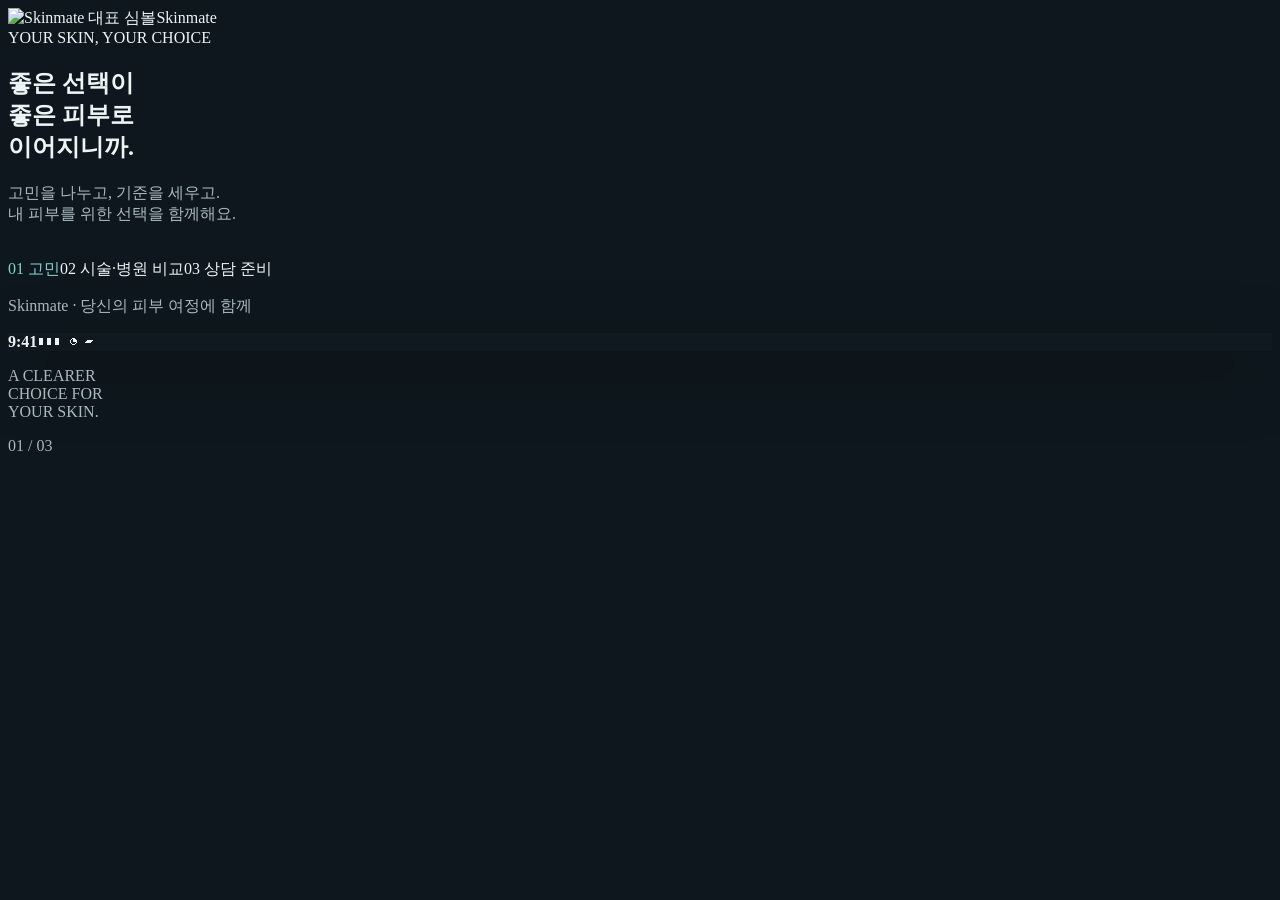
==== commit 2ea5ed58: "Refine Skinmate recommendation flows and compact mobile navigation" ====
--- a/index.html
+++ b/index.html
@@ -1,4 +1,4 @@
 <!doctype html>
-<html lang="ko"><head><meta charset="UTF-8"><meta name="viewport" content="width=device-width, initial-scale=1, viewport-fit=cover"><meta name="theme-color" content="#176B68"><meta name="description" content="내 피부를 위한 더 명확한 선택. Skinmate에서 고민과 선택 기준으로 시술 후보를 좁히고 병원을 비교하세요."><title>Skinmate · 내 피부를 위한 더 명확한 선택</title><link rel="icon" href="assets/symbol.png"><link rel="stylesheet" href="styles.css"><link rel="stylesheet" href="redesign.css"></head><body>
-<div class="workspace"><aside class="brand-panel"><div class="brand-lockup"><img src="assets/symbol.png" alt="Skinmate 대표 심볼"><span>Skinmate</span></div><div class="brand-story"><span class="eyebrow">YOUR SKIN, YOUR CHOICE</span><h1>좋은 선택이<br>좋은 피부로<br>이어지니까<span>.</span></h1><p>고민을 나누고, 기준을 세우고.<br>내 피부를 위한 선택을 함께해요.</p><img class="brand-symbol" src="assets/symbol.png" alt=""></div><div class="journey"><span class="active">01 고민</span><i></i><span>02 시술·병원 비교</span><i></i><span>03 상담 준비</span></div><p class="desktop-note">Skinmate · 당신의 피부 여정에 함께</p></aside><div class="phone"><div class="device-status" aria-hidden="true"><b>9:41</b><span class="island"></span><span>▮▮▮ &nbsp;◔ &nbsp;▰</span></div><div id="app"></div></div><aside class="right-note"><span class="vertical-line"></span><p>A CLEARER<br>CHOICE FOR<br>YOUR SKIN.</p><span class="note-number">01 / 03</span></aside></div><div id="toast" role="status" aria-live="polite"></div><script src="data/catalog.js" defer></script><script src="services/recommendations.js" defer></script><script src="services/storage.js" defer></script><script src="components.js" defer></script><script src="views.js" defer></script><script src="redesign.js" defer></script><script src="app.js" defer></script></body></html>
+<html lang="ko"><head><meta charset="UTF-8"><meta name="viewport" content="width=device-width, initial-scale=1, viewport-fit=cover"><meta name="theme-color" content="#101820"><meta name="description" content="내 피부를 위한 더 명확한 선택. Skinmate에서 고민과 선택 기준으로 시술 후보를 좁히고 병원을 비교하세요."><title>Skinmate · 내 피부를 위한 더 명확한 선택</title><link rel="icon" href="assets/symbol.png"><link rel="stylesheet" href="styles.css"><link rel="stylesheet" href="redesign.css"><link rel="stylesheet" href="decision.css"></head><body>
+<div class="workspace"><aside class="brand-panel"><div class="brand-lockup"><img src="assets/symbol.png" alt="Skinmate 대표 심볼"><span>Skinmate</span></div><div class="brand-story"><span class="eyebrow">YOUR SKIN, YOUR CHOICE</span><h1>좋은 선택이<br>좋은 피부로<br>이어지니까<span>.</span></h1><p>고민을 나누고, 기준을 세우고.<br>내 피부를 위한 선택을 함께해요.</p><img class="brand-symbol" src="assets/symbol.png" alt=""></div><div class="journey"><span class="active">01 고민</span><i></i><span>02 시술·병원 비교</span><i></i><span>03 상담 준비</span></div><p class="desktop-note">Skinmate · 당신의 피부 여정에 함께</p></aside><div class="phone"><div class="device-status" aria-hidden="true"><b>9:41</b><span class="island"></span><span>▮▮▮ &nbsp;◔ &nbsp;▰</span></div><div id="app"></div></div><aside class="right-note"><span class="vertical-line"></span><p>A CLEARER<br>CHOICE FOR<br>YOUR SKIN.</p><span class="note-number">01 / 03</span></aside></div><div id="toast" role="status" aria-live="polite"></div><script src="data/catalog.js" defer></script><script src="data/relations.js" defer></script><script src="services/recommendations.js" defer></script><script src="services/storage.js" defer></script><script src="components.js" defer></script><script src="views.js" defer></script><script src="redesign.js" defer></script><script src="decision-ui.js" defer></script><script src="app.js" defer></script></body></html>
 
--- a/decision.css
+++ b/decision.css
@@ -0,0 +1,17 @@
+/* Skinmate decision system. Palette changes belong in this token block. */
+:root{--app-bg:#101820;--dark-bg:#0e171d;--dark-surface:#152229;--dark-elevated:#1b2b32;--light-card:#fff;--soft-surface:#f5f7f7;--neutral-chip:#eff3f3;--ink:#142a33;--muted:#6f7f86;--on-dark:#edf4f4;--muted-dark:#a9b9bf;--teal:#008e98;--deep:#006e78;--coral:#e78366;--line:#e2e9e9;--mint:#eaf4f3;--shadow:0 3px 12px #0e171d08}
+body,.workspace{background:var(--dark-bg);color:var(--on-dark)}.workspace{background:var(--dark-bg)}.phone{background:var(--app-bg);border-color:#26343d;box-shadow:0 20px 70px #0004}.device-status,#app,.main,.app-header{background:var(--app-bg);color:var(--on-dark)}.main{min-height:0;padding:8px 18px 24px;scrollbar-color:#344952 transparent}.app-header{flex-shrink:0;height:62px;padding:8px 18px;border-bottom:0}.header-title{font-size:14px}.app-header .icon-button{color:var(--on-dark)}.app-header .brand-image{width:126px;height:42px;border-radius:8px;background:white}.app-header .brand-image img{width:150px;left:-12px;top:-24px;mix-blend-mode:normal}.region-control{background:var(--dark-elevated);color:var(--on-dark)}.region-control select{color:var(--on-dark)}.region-control option{color:var(--ink);background:white}.brand-story h1,.brand-lockup,.brand-lockup span{color:var(--on-dark)}.brand-story p,.desktop-note,.right-note{color:var(--muted-dark)}.brand-symbol{mix-blend-mode:normal;border-radius:30px}.journey .active{color:#83d3d0}.greeting:empty{display:none}.main h1{font-size:27px;line-height:1.42;letter-spacing:-1.2px}.subtitle,.section-caption,.concern-path,.priority-caption{color:var(--muted-dark);font-size:12px;line-height:1.8}.concern-path{margin:12px 0 18px}.concern-path span{margin:0 8px}.section-caption{margin:-5px 0 16px}.section-heading h2{font-size:18px}.section-heading .text-button{color:inherit;font-size:11px}.main>h1{margin-bottom:22px}.secondary{color:var(--deep);background:transparent;border:1px solid #8eaead}.primary{background:var(--teal);color:white;box-shadow:none;border-radius:12px}.text-button{color:inherit}.footer-action{background:var(--app-bg);border-top:1px solid #ffffff12;color:var(--on-dark);flex-shrink:0}.footer-action .secondary{color:var(--on-dark)}.chip{background:var(--neutral-chip);color:var(--ink)}.chip.active{background:var(--teal);color:white}.ad-label{color:#844b34;background:#fff0e7}.sample-note,.photo-credits{font-size:10px;line-height:1.8;color:var(--muted-dark)}.sample-note{margin:25px 0 10px}.tiny{line-height:1.75}.muted{color:var(--muted);font-size:12px}.light-panel,.knowledge-card,.home-qa,.my-group,.review,.board-card,.settings-card,.profile-card,.treatment-card,.hospital-card,.promotion-card{background:var(--light-card);color:var(--ink);border:0;box-shadow:none;border-radius:18px}.light-panel{padding:22px;margin-bottom:18px}.light-panel p{font-size:13px;line-height:1.9}.light-panel .section-heading{margin-top:22px}.light-panel .subtitle{color:var(--muted)}.light-panel li{font-size:12px;margin:10px 0}.data-row{font-size:12px;gap:18px}.data-row>b{font-size:12px;text-align:right;max-width:65%}.source-link{font-size:12px}.light-panel .section-heading h2{font-size:17px}.load-more{display:block;width:100%;margin:22px 0;color:var(--on-dark);border-color:#779094}.soft-empty{background:var(--dark-elevated);color:var(--muted-dark);font-size:13px}.info-box{color:var(--ink);background:var(--soft-surface)}.my-profile h1{color:var(--on-dark)}.my-profile p{color:var(--muted-dark)}.my-shortcut b{color:var(--on-dark)}.my-group{padding:16px 18px}.my-row-label,.settings-row{color:var(--ink)}.my-edit{color:var(--on-dark)}.settings-row svg{color:var(--teal)}.onboard-logo{background:white;border-radius:20px}.onboard-category{color:var(--on-dark)}.onboard-category.selected{color:var(--ink)}.category-illustration{background:var(--neutral-chip);color:var(--deep)}.onboard-location{background:var(--light-card);color:var(--ink)}.login-page{background:var(--app-bg);color:var(--on-dark)}.login-logo{background:white;border-radius:12px;mix-blend-mode:normal}.login-brand p,.login-disclosure{color:var(--muted-dark)}.provider-button.email{background:white;color:var(--ink)}
+/* Compact capsule: 58px high at most, 44-48px tap targets. */
+.bottom-nav{width:min(320px,calc(100% - 36px));align-self:center;margin:6px auto max(10px,env(safe-area-inset-bottom));padding:4px 7px;gap:4px;min-height:54px;border:1px solid #53656d80;background:var(--dark-surface);box-shadow:0 4px 12px #0002;justify-items:center}
+.bottom-nav .nav-item{width:48px;max-width:100%;height:48px;min-width:44px;aspect-ratio:1;padding:0;background:var(--dark-elevated);border-color:#c5d7df20;box-shadow:inset 0 1px 1px #fff1;color:#b9cbce}
+.bottom-nav .nav-item svg{width:22px;height:22px;filter:none;stroke-width:1.8}.bottom-nav .nav-item.active{color:white;border-color:#9db5be;background:#3a535e;box-shadow:inset 0 1px 2px #fff3}.bottom-nav .nav-item.active svg{filter:none}.bottom-nav .nav-item.active:after{content:none}
+@media(max-width:360px){.bottom-nav{width:calc(100% - 32px);padding:4px;gap:3px}.bottom-nav .nav-item{width:44px;height:44px}}
+/* Dark editorial hero, consistent portrait across concerns. */
+.home-editorial-hero{background:var(--app-bg);min-height:400px;margin:-8px -18px 0}.home-hero-portrait{right:-11%;width:91%;opacity:.86;object-position:50% 35%}.home-editorial-hero:after{background:linear-gradient(0deg,var(--app-bg) 0%,transparent 40%),linear-gradient(90deg,var(--app-bg) 0%,#101820f2 17%,#101820a8 39%,#10182000 77%)}.home-editorial-hero .hero-copy{padding:34px 20px 48px}.hero-eyebrow{font-size:8px;letter-spacing:1.5px;color:#aed7d6}.main .home-editorial-hero h1{font-size:29px;color:white;line-height:1.45;margin:16px 0 18px;max-width:76%}.home-editorial-hero .hero-copy p{color:#c5d3d7;font-size:11px;line-height:1.9;max-width:65%}.home-editorial-hero .primary{font-size:11px;padding:12px 15px;margin-top:25px;box-shadow:none;border-radius:24px}.home-editorial-hero .image-label{font-size:8px;bottom:22px}.home-info-surface{background:var(--soft-surface);color:var(--ink);border-radius:26px 26px 0 0;margin:0 -18px -24px;padding:4px 18px 26px}.home-info-surface .section-caption,.home-info-surface .sample-note,.home-info-surface .photo-credits{color:var(--muted)}.home-info-surface .soft-empty{background:white;color:var(--muted)}.home-info-surface .section-heading{margin-top:28px}.knowledge-card{padding:22px}.knowledge-card>small{color:var(--teal);font-size:9px;letter-spacing:1.5px}.knowledge-card h3{font-size:18px;margin-top:10px}.knowledge-card p{color:var(--muted);font-size:12px;line-height:1.9}.knowledge-card button{padding-left:0;color:var(--teal);font-size:12px}.home-qa{padding:0 18px}.home-qa summary{font-size:13px}.related-treatment-list{display:grid;gap:10px}.mini-treatment{display:flex;align-items:center;gap:14px;background:white;padding:14px;border-radius:16px}.mini-treatment img{width:80px;height:90px;border-radius:10px;object-fit:cover}.mini-treatment div{flex:1;min-width:0}.mini-treatment h3 button{font-size:14px;font-weight:700;text-align:left;padding:0}.mini-treatment p{font-size:11px;color:var(--muted);margin:5px 0;line-height:1.7}.mini-treatment .text-button{font-size:11px;color:var(--deep)}.generic-home{padding:35px 4px}.generic-home p{font-size:13px;color:var(--muted)}
+/* Concern / criteria steps. */
+.decision-category-grid{display:grid;grid-template-columns:repeat(2,minmax(0,1fr));gap:12px;margin:28px 0}.decision-category{display:flex;flex-direction:column;align-items:flex-start;gap:16px;background:var(--neutral-chip);color:var(--ink);padding:19px;border-radius:16px;text-align:left;min-height:128px}.decision-category b{font-size:14px}.decision-category .category-illustration{width:36px;height:36px;background:none}.decision-category .category-illustration svg{width:31px;height:31px}.decision-category.selected,.subconcern-card.selected{background:var(--teal);color:white}.decision-category.selected .category-illustration{color:white}.subconcern-grid{display:grid;gap:12px;margin:28px 0}.subconcern-card{display:flex;justify-content:space-between;align-items:center;background:var(--neutral-chip);color:var(--ink);border:1px solid transparent;border-radius:14px;text-align:left;padding:18px;font-size:15px;min-height:60px}.priority-list{margin-top:24px}.preference{background:var(--neutral-chip);border:1px solid transparent;color:var(--ink);border-radius:14px;margin:10px 0}.preference.chosen{background:var(--teal);color:white;border-color:var(--teal)}.preference .pref-main{display:flex;align-items:center;gap:12px;padding:16px;text-align:left}.pref-main b{font-size:14px}.preference .rank{background:#dce7e7;color:var(--deep);font-size:12px;width:25px;height:25px;display:grid;place-items:center;border-radius:50%}.preference.chosen .rank{background:white}.preference .order-button{color:inherit}.field{font-size:13px}select,input,textarea{color:var(--ink)}.criteria-inline{display:flex;align-items:center;gap:12px;font-size:11px;color:var(--muted-dark);margin:20px 0 8px}.criteria-inline .edit-conditions{color:#bfe4e4}.decision-intro>.text-button{font-size:11px;padding-left:0;color:var(--muted-dark)}.decision-intro{padding-bottom:18px}
+/* Shared cards. */
+.connected-treatment{padding:0;overflow:hidden;margin:0 0 18px}.connected-treatment>img{display:block;width:100%;height:158px;object-fit:cover}.treatment-copy{padding:18px}.treatment-copy h2{font-size:19px;margin:0 0 8px}.treatment-copy>p{font-size:12px;color:var(--muted);line-height:1.8;margin:8px 0 14px}.treatment-copy>.chip-row{margin:13px 0}.treatment-copy .chip{font-size:10px;padding:5px 9px}.treatment-copy .split-buttons{gap:9px;margin-top:14px}.treatment-copy .split-buttons button{flex:1;min-height:43px;font-size:12px;padding:9px 5px}.treatment-detail-image{overflow:hidden;margin:0 -18px 22px}.treatment-detail-image img{width:100%;height:240px;object-fit:cover;display:block}.connected-hospital{position:relative;padding:0;overflow:hidden;margin:0 0 18px;cursor:pointer}.connected-hospital:focus-visible{outline:3px solid var(--teal);outline-offset:2px}.hospital-cover{position:relative;height:177px;background:var(--soft-surface)}.hospital-cover>img{display:block;width:100%;height:100%;object-fit:cover}.stock-label{position:absolute;bottom:8px;left:10px;font-size:8px;color:white;background:#142a3390;padding:2px 5px;border-radius:4px}.hospital-copy{padding:17px}.hospital-copy h3{font-size:17px;margin:0 0 8px}.rating-line{font-size:12px;font-weight:650;margin:6px 0;color:#31555b}.hospital-copy>.muted{margin:5px 0 13px}.hospital-treatment-name{display:block;font-size:13px;margin-bottom:8px}.hospital-copy .offer-price{align-items:flex-start}.hospital-copy .offer-price strong{font-size:20px}.hospital-copy>small{display:block;font-size:10px;margin:5px 0 8px}.hospital-copy .discount{color:#c7684b}.reason-link{display:flex;align-items:center;gap:7px;font-size:11px;padding:10px 0;color:#995237;text-decoration:underline;text-underline-offset:3px}.reason-link i{display:inline-block;width:5px;height:5px;border-radius:50%;background:var(--coral)}.home-card-rail>.connected-hospital{flex:0 0 76%;margin:0;scroll-snap-align:start}.home-card-rail{gap:12px}.connected-hospital.compact .hospital-cover{height:154px}.connected-hospital.compact h3{font-size:15px}.connected-promotion{padding:0;min-width:0;margin:14px 0;overflow:hidden}.connected-promotion>img{width:100%;height:145px;object-fit:cover;display:block}.home-card-rail>.connected-promotion{flex:0 0 76%;margin:0}.promotion-body h3 button{text-align:left;font-weight:700;padding-left:0}.promotion-body{padding:16px}.explore-intro h1{font-size:25px}.explore-search{background:var(--dark-elevated);border-color:#ffffff20;border-radius:14px;color:var(--on-dark)}.explore-search input{color:var(--on-dark)}.explore-search input::placeholder{color:var(--muted-dark)}.explore-search button{color:#acd9d8}.clinic-ad{height:125px;border-radius:14px}.explore-results{padding-top:8px}.category-tabs{margin:20px 0 12px}.explore-results .home-card-rail{padding-bottom:18px}
+.clinic-summary h1{font-size:25px;margin:10px 0}.clinic-summary small{color:var(--muted);font-size:11px}.hospital-treatment-list{background:white;color:var(--ink);border-radius:18px;padding:0 16px}.hospital-treatment-row{display:flex;align-items:flex-start;gap:13px;padding:18px 0}.hospital-treatment-row+.hospital-treatment-row{border-top:1px solid var(--line)}.hospital-treatment-row>img{width:77px;height:94px;object-fit:cover;border-radius:9px}.hospital-treatment-row>div{flex:1;min-width:0}.hospital-treatment-row h3 .text-button{font-size:13px;font-weight:700;padding:0;text-align:left}.hospital-treatment-row p{font-size:11px;color:var(--muted);line-height:1.7;margin:6px 0}.hospital-treatment-row .offer-price{align-items:flex-start}.hospital-treatment-row .offer-price strong{font-size:15px}.hospital-treatment-row small{display:block;font-size:9px;color:var(--muted)}.row-tag{display:inline-block;background:var(--neutral-chip);border-radius:6px;font-size:9px;padding:3px 6px;margin-top:7px}.connected-review{padding:18px;margin:14px 0}.review-top{display:flex;justify-content:space-between;align-items:center;gap:8px}.review-top b{font-size:12px}.review-top time{font-size:9px;color:var(--muted);max-width:50%;overflow-wrap:anywhere}.connected-review>p{font-size:12px;line-height:1.9}.review-comment{color:var(--muted);font-size:11px!important}.review-evaluations{border-top:1px solid var(--line);padding-top:12px;margin-top:14px}.review-evaluations summary{font-size:11px;color:var(--deep);cursor:pointer}.review-evaluations>div{display:grid;grid-template-columns:repeat(2,minmax(0,1fr));gap:8px;margin-top:12px}.review-evaluations span{display:flex;justify-content:space-between;gap:7px;background:var(--soft-surface);border-radius:7px;padding:8px;font-size:10px}.review-evaluations>small{display:block;font-size:9px;color:var(--muted);margin-top:8px}.community-tabs{border-bottom-color:#ffffff20}.community-tabs button{color:var(--muted-dark)}.community-tabs button.active{color:#b7e3e1;border-color:var(--teal)}.board-card{padding:20px;margin:14px 0}.board-card p{color:var(--muted);font-size:12px}.settings-card,.profile-card{padding:18px}.profile-category{color:var(--ink);background:var(--neutral-chip)}.profile-category.active{color:white;background:var(--teal)}.profile-details,.profile-selected{color:var(--ink);background:white}.treatment-search-option{color:var(--ink)}
+dialog{color:var(--ink);background:white;border:0;border-radius:20px;padding:24px;max-width:min(410px,calc(100vw - 28px))}dialog::backdrop{background:#061016a6}.recommendation-sheet{position:fixed;top:auto;bottom:0;margin:0 auto;width:min(430px,100vw);max-width:430px;max-height:85dvh;border-radius:24px 24px 0 0;padding:12px 24px max(24px,env(safe-area-inset-bottom));overflow-y:auto}.sheet-handle{height:4px;width:36px;background:#c4d0d3;border-radius:5px;margin:0 auto 20px}.sheet-heading{display:flex;align-items:center;justify-content:space-between}.sheet-heading h2{font-size:20px;margin:0}.sheet-heading button{padding:8px}.reason-points{padding-left:20px;font-size:13px;line-height:1.9}.reason-points li{margin:15px 0}.recommendation-sheet .primary{width:100%;margin-top:12px}.review-form-sheet label{display:block;font-size:12px;margin:12px 0}.review-form-sheet select{min-height:38px;margin:4px 0}.review-form-sheet textarea{display:block;width:100%;min-height:100px;border:1px solid var(--line);border-radius:10px;padding:10px}.compare-table{background:white;color:var(--ink)}.compare-table caption{color:var(--muted-dark)}
+@media(max-width:360px){.main .home-editorial-hero h1{font-size:26px}.home-editorial-hero .primary{font-size:10px}.hospital-treatment-row>img{width:65px}.home-card-rail>.connected-hospital{flex-basis:85%}}
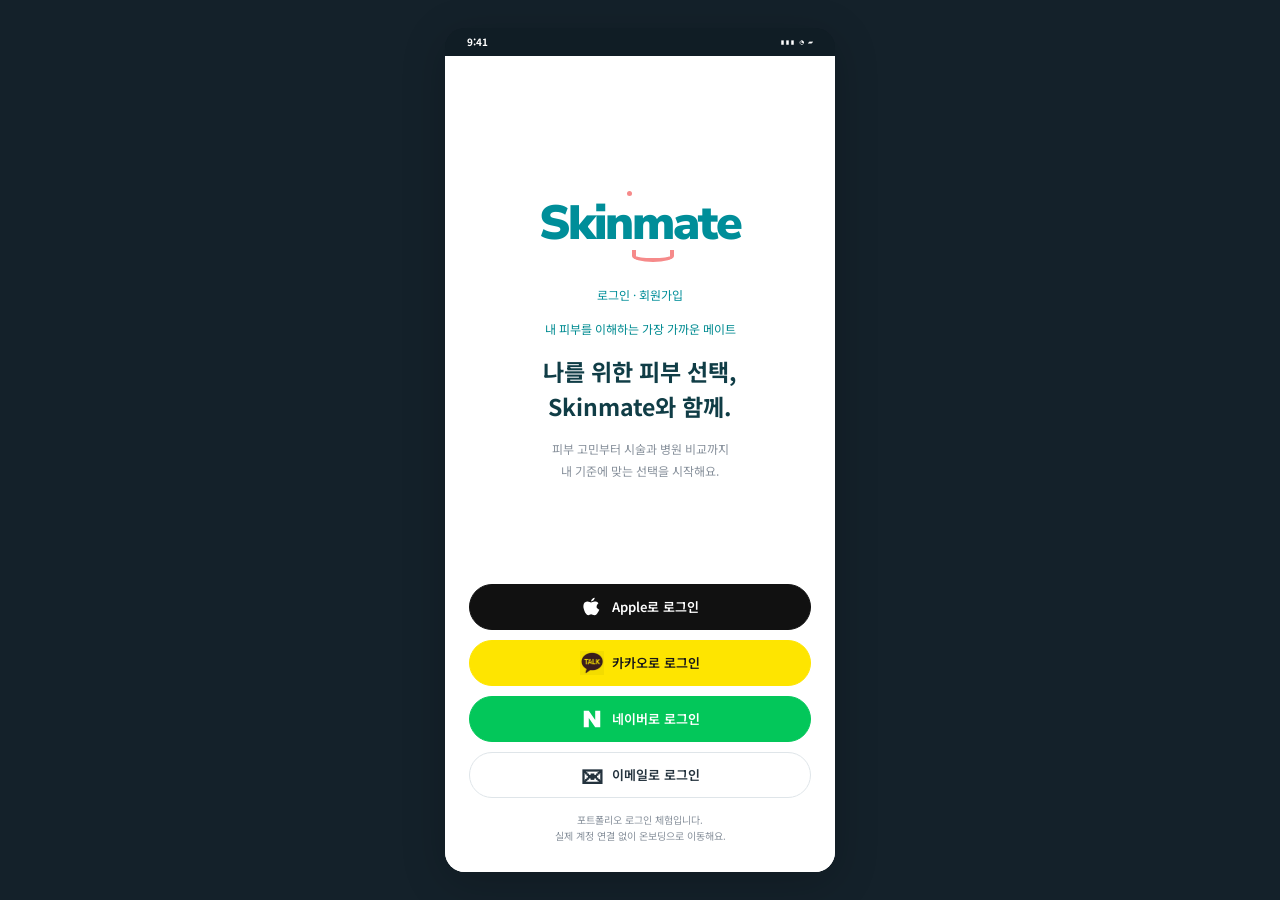
==== commit 1a2d4913: "Match supplied Skinmate layout and restore replayable entry experience" ====
--- a/index.html
+++ b/index.html
@@ -1,4 +1,4 @@
 <!doctype html>
-<html lang="ko"><head><meta charset="UTF-8"><meta name="viewport" content="width=device-width, initial-scale=1, viewport-fit=cover"><meta name="theme-color" content="#101820"><meta name="description" content="내 피부를 위한 더 명확한 선택. Skinmate에서 고민과 선택 기준으로 시술 후보를 좁히고 병원을 비교하세요."><title>Skinmate · 내 피부를 위한 더 명확한 선택</title><link rel="icon" href="assets/symbol.png"><link rel="stylesheet" href="styles.css"><link rel="stylesheet" href="redesign.css"><link rel="stylesheet" href="decision.css"></head><body>
-<div class="workspace"><aside class="brand-panel"><div class="brand-lockup"><img src="assets/symbol.png" alt="Skinmate 대표 심볼"><span>Skinmate</span></div><div class="brand-story"><span class="eyebrow">YOUR SKIN, YOUR CHOICE</span><h1>좋은 선택이<br>좋은 피부로<br>이어지니까<span>.</span></h1><p>고민을 나누고, 기준을 세우고.<br>내 피부를 위한 선택을 함께해요.</p><img class="brand-symbol" src="assets/symbol.png" alt=""></div><div class="journey"><span class="active">01 고민</span><i></i><span>02 시술·병원 비교</span><i></i><span>03 상담 준비</span></div><p class="desktop-note">Skinmate · 당신의 피부 여정에 함께</p></aside><div class="phone"><div class="device-status" aria-hidden="true"><b>9:41</b><span class="island"></span><span>▮▮▮ &nbsp;◔ &nbsp;▰</span></div><div id="app"></div></div><aside class="right-note"><span class="vertical-line"></span><p>A CLEARER<br>CHOICE FOR<br>YOUR SKIN.</p><span class="note-number">01 / 03</span></aside></div><div id="toast" role="status" aria-live="polite"></div><script src="data/catalog.js" defer></script><script src="data/relations.js" defer></script><script src="services/recommendations.js" defer></script><script src="services/storage.js" defer></script><script src="components.js" defer></script><script src="views.js" defer></script><script src="redesign.js" defer></script><script src="decision-ui.js" defer></script><script src="app.js" defer></script></body></html>
+<html lang="ko"><head><meta charset="UTF-8"><meta name="viewport" content="width=device-width, initial-scale=1, viewport-fit=cover"><meta name="theme-color" content="#101820"><meta name="description" content="내 피부를 위한 더 명확한 선택. Skinmate에서 고민과 선택 기준으로 시술 후보를 좁히고 병원을 비교하세요."><title>Skinmate · 내 피부를 위한 더 명확한 선택</title><link rel="icon" href="assets/symbol.png"><link rel="stylesheet" href="styles.css"><link rel="stylesheet" href="redesign.css"><link rel="stylesheet" href="decision.css"><link rel="stylesheet" href="reference.css"></head><body>
+<div class="workspace"><aside class="brand-panel"><div class="brand-lockup"><img src="assets/symbol.png" alt="Skinmate 대표 심볼"><span>Skinmate</span></div><div class="brand-story"><span class="eyebrow">YOUR SKIN, YOUR CHOICE</span><h1>좋은 선택이<br>좋은 피부로<br>이어지니까<span>.</span></h1><p>고민을 나누고, 기준을 세우고.<br>내 피부를 위한 선택을 함께해요.</p><img class="brand-symbol" src="assets/symbol.png" alt=""></div><div class="journey"><span class="active">01 고민</span><i></i><span>02 시술·병원 비교</span><i></i><span>03 상담 준비</span></div><p class="desktop-note">Skinmate · 당신의 피부 여정에 함께</p></aside><div class="phone"><div class="device-status" aria-hidden="true"><b>9:41</b><span class="island"></span><span>▮▮▮ &nbsp;◔ &nbsp;▰</span></div><div id="app"></div></div><aside class="right-note"><span class="vertical-line"></span><p>A CLEARER<br>CHOICE FOR<br>YOUR SKIN.</p><span class="note-number">01 / 03</span></aside></div><div id="toast" role="status" aria-live="polite"></div><script src="data/catalog.js" defer></script><script src="data/relations.js" defer></script><script src="services/recommendations.js" defer></script><script src="services/storage.js" defer></script><script src="components.js" defer></script><script src="views.js" defer></script><script src="redesign.js" defer></script><script src="decision-ui.js" defer></script><script src="reference-ui.js" defer></script><script src="app.js" defer></script></body></html>
 
--- a/styles.css
+++ b/styles.css
@@ -0,0 +1,95 @@
+@import url('https://fonts.googleapis.com/css2?family=Noto+Sans+KR:wght@400;500;600;700;800&family=Nunito+Sans:wght@700;800;900&display=swap');
+:root{--teal:#087579;--deep:#14555b;--ink:#193c42;--muted:#73868a;--mint:#eaf5f2;--coral:#f98170;--line:#e6eeeb;--paper:#fdfdfa;--white:#fff;--shadow:0 8px 30px #173c4210}*{box-sizing:border-box}body{margin:0;background:#edf3f0;color:var(--ink);font-family:'Noto Sans KR',sans-serif;font-size:16px;line-height:1.6}button,input,select,textarea{font:inherit}button,a,input,select,textarea{-webkit-tap-highlight-color:transparent}button{cursor:pointer;border:0;color:inherit;background:none}button:focus-visible,a:focus-visible,input:focus-visible,select:focus-visible,textarea:focus-visible{outline:3px solid var(--coral);outline-offset:3px}button:disabled{opacity:.4;cursor:not-allowed}a{color:var(--teal)}svg{width:22px;height:22px;stroke:currentColor;stroke-width:1.7;fill:none;stroke-linecap:round;stroke-linejoin:round;flex-shrink:0}.workspace{min-height:100vh;display:flex;justify-content:center;align-items:center;gap:64px;padding:36px}.brand-panel{width:350px;align-self:stretch;display:flex;flex-direction:column;padding:25px 0;max-height:960px}.brand-lockup{display:flex;align-items:center;gap:8px}.brand-lockup img{width:43px;height:43px;mix-blend-mode:multiply}.brand-lockup span{font:900 30px 'Nunito Sans',sans-serif;color:var(--teal);letter-spacing:-1px}.brand-story{margin:auto 0;position:relative;padding:50px 0}.eyebrow{font-size:11px;letter-spacing:3px;font-weight:700;color:var(--teal)}.brand-story h1{font-size:45px;font-weight:500;line-height:1.48;letter-spacing:-2.5px;margin:25px 0}.brand-story h1 span{color:var(--coral)}.brand-story p{color:var(--muted);font-size:15px;line-height:1.9}.brand-symbol{width:135px;mix-blend-mode:multiply;margin:25px 0 0 -10px;opacity:.9}.journey{display:flex;align-items:center;gap:12px;font-size:12px;color:#809391}.journey i{height:1px;width:24px;background:#bed5ce}.journey .active{color:var(--teal);font-weight:700}.desktop-note{font-size:11px;color:#8da19c;margin-top:24px}.right-note{align-self:center;width:85px;color:#95aaa4}.right-note p{font-size:10px;letter-spacing:2px;line-height:2}.vertical-line{display:block;width:1px;height:95px;background:#b8d1c9;margin:0 0 25px}.note-number{display:block;font-size:11px;margin-top:65px;letter-spacing:2px}.phone{width:402px;height:874px;max-height:calc(100vh - 72px);min-height:650px;background:var(--paper);border-radius:42px;border:7px solid #fff;box-shadow:0 30px 80px #22534d22,0 0 0 1px #cedbd6;overflow:hidden;position:relative;flex-shrink:0}.device-status{height:49px;display:flex;align-items:center;justify-content:space-between;padding:0 24px;font-size:12px;position:relative}.island{position:absolute;left:50%;transform:translateX(-50%);width:111px;height:29px;top:8px;background:#172e30;border-radius:24px}#app{height:calc(100% - 49px);display:flex;flex-direction:column;position:relative}.app-header{height:67px;padding:10px 22px;display:flex;align-items:center;justify-content:space-between;flex-shrink:0}.logo-crop{width:149px;height:43px;overflow:hidden;position:relative}.logo-crop img{position:absolute;width:170px;height:auto;top:-30px;left:-12px;mix-blend-mode:multiply}.icon-button{display:inline-flex;align-items:center;justify-content:center;width:44px;height:44px;border-radius:50%;color:var(--ink)}.icon-button:hover{background:var(--mint)}.header-title{font-size:16px;font-weight:700}.header-back{display:flex;align-items:center;gap:4px}.main{flex:1;overflow-y:auto;overscroll-behavior:contain;padding:8px 23px 26px;scrollbar-width:none}.main::-webkit-scrollbar{display:none}.greeting{font-size:14px;color:var(--muted);margin:7px 0 6px}.main h1{font-size:25px;line-height:1.45;letter-spacing:-1.1px;margin:0 0 12px;font-weight:700}.main h1 em{font-style:normal;color:var(--teal)}.subtitle{font-size:13px;color:var(--muted);line-height:1.75;margin:0 0 22px}.section-heading{display:flex;align-items:center;justify-content:space-between;margin:24px 0 12px}.section-heading h2{font-size:16px;margin:0;letter-spacing:-.5px}.section-heading span,.text-button{color:var(--teal);font-size:12px}.hero-mini{background:#eaf5f0;border-radius:19px;display:flex;align-items:center;padding:17px 18px;margin:22px 0;position:relative;overflow:hidden}.hero-mini img{width:67px;height:67px;object-fit:contain;mix-blend-mode:multiply;margin-right:17px}.hero-mini b{font-size:14px;display:block}.hero-mini p{font-size:12px;color:#728b82;margin:3px 0}.tiny{font-size:11px;color:var(--muted)}.concern-grid{display:grid;grid-template-columns:1fr 1fr;gap:12px}.concern{display:flex;flex-direction:column;align-items:flex-start;text-align:left;padding:16px;height:125px;border-radius:21px;background:#eff6f3;border:1.5px solid transparent;position:relative;transition:background .15s,border-color .15s}.concern:nth-child(4n+1),.concern:nth-child(4n+4){background:#fff0eb}.concern .pictogram{width:44px;height:44px;border-radius:50%;background:#d8eee8;color:var(--teal);display:grid;place-items:center;margin-bottom:9px}.concern:nth-child(4n+1) .pictogram,.concern:nth-child(4n+4) .pictogram{background:#ffe0d7;color:#e98673}.concern .pictogram svg{width:27px;height:27px}.concern b{font-size:14px;font-weight:600}.concern small{font-size:10px;color:#7c9189;margin-top:1px}.concern.selected{border-color:var(--teal);background:#e3f3ed}.selected-mark{position:absolute;right:12px;top:13px;width:19px;height:19px;background:var(--teal);border-radius:50%;color:white;display:grid;place-items:center}.selected-mark svg{width:12px;height:12px}.minor-concerns{display:grid;grid-template-columns:repeat(4,1fr);gap:7px;margin-top:17px}.minor-concern{display:flex;flex-direction:column;align-items:center;gap:6px;font-size:12px}.minor-concern .pictogram{display:grid;place-items:center;width:43px;height:43px;border-radius:50%;background:#f0f2ee;color:#597471}.minor-concern.selected .pictogram{background:var(--teal);color:white}.primary,.secondary{display:flex;align-items:center;justify-content:center;gap:10px;border-radius:16px;min-height:53px;padding:13px 20px;font-weight:600;font-size:14px;width:100%;text-decoration:none}.primary{background:var(--teal);color:white;box-shadow:0 5px 14px #08757918}.primary:hover{background:#075e62}.primary svg:last-child{width:18px}.secondary{border:1px solid #cfe1da;color:var(--teal);background:#fff}.footer-action{padding:12px 23px 15px;background:var(--paper);flex-shrink:0;border-top:1px solid #f0f2ed}.footer-action .tiny{display:block;text-align:center;margin-top:7px}.bottom-nav{display:flex;justify-content:space-around;border-top:1px solid var(--line);padding:11px 10px 19px;background:var(--paper);flex-shrink:0}.nav-item{display:flex;flex-direction:column;align-items:center;gap:4px;min-width:65px;color:#9caaa8;font-size:10px}.nav-item.active{color:var(--teal);font-weight:700}.nav-item.active svg{stroke-width:2.3}.nav-item span{line-height:1.5}.progress{height:4px;background:#e7eeea;border-radius:5px;margin:8px 0 16px;overflow:hidden}.progress i{height:100%;display:block;background:var(--teal);border-radius:5px}.step{font-size:11px;font-weight:700;color:var(--teal);letter-spacing:1px;margin:12px 0}.preference{display:flex;align-items:center;padding:16px 12px;border:1px solid var(--line);border-radius:17px;gap:12px;margin:11px 0;background:#fff}.preference.chosen{background:var(--mint);border-color:#bedbd1}.preference .rank{display:grid;place-items:center;width:27px;height:27px;border-radius:50%;background:#eef2ef;font-size:12px;font-weight:700;color:#90a29c}.preference.chosen .rank{background:var(--teal);color:white}.pref-main{flex:1;display:flex;align-items:center;gap:12px;text-align:left;padding:0}.pref-copy{display:flex;flex-direction:column;gap:2px}.pref-copy b{font-size:14px}.pref-copy small{font-size:11px;color:var(--muted)}.order-button{font-size:13px;border-radius:8px;background:white;width:30px;height:34px}.info-box{padding:15px 16px;background:#f0f5f1;border-radius:14px;color:#6d8580;font-size:12px;line-height:1.8;margin:20px 0}.info-box strong{color:var(--teal)}label.field{display:block;font-size:14px;font-weight:600;margin:25px 0 10px}select,input[type=text],input[type=search],textarea{width:100%;border:1px solid #dce6df;border-radius:12px;background:#fff;padding:13px;color:var(--ink);font-size:14px}input[type=range]{width:100%;accent-color:var(--teal);margin:17px 0}.range-labels{display:flex;justify-content:space-between;color:var(--muted);font-size:12px}.budget-value{font-size:29px;font-weight:700;color:var(--teal);margin:22px 0 8px}.checkbox-label{font-size:13px;display:flex;gap:9px;align-items:center}.checkbox-label input{width:18px;height:18px;accent-color:var(--teal)}.chip-row{display:flex;gap:7px;flex-wrap:wrap;margin:10px 0 18px}.chip{font-size:12px;padding:6px 11px;border:1px solid #dce9e3;border-radius:20px;background:#fff;color:#587b73}.chip.active{background:var(--teal);color:white;border-color:var(--teal)}.demo-label{display:inline-flex;align-items:center;background:#f3f2eb;color:#8b8b76;border-radius:5px;padding:2px 6px;font-size:10px;letter-spacing:.2px}.result-top{display:flex;align-items:center;justify-content:space-between;margin-bottom:13px;font-size:12px;color:var(--muted)}.hospital-card{border:1px solid #e4ece5;border-radius:20px;background:white;padding:17px;margin:0 0 14px;box-shadow:0 3px 12px #173c4204}.card-top{display:flex;align-items:center;gap:12px}.clinic-mark{width:54px;height:60px;border-radius:14px;background:#e7f1ee;display:flex;align-items:center;justify-content:center;color:#72a79c;flex-shrink:0}.clinic-mark svg{width:30px;height:30px}.clinic-mark.coral{background:#fff0eb;color:#dba091}.card-identity{flex:1}.card-identity button{text-align:left;padding:0;font-weight:700;font-size:15px}.card-identity p{margin:4px 0 0;color:var(--muted);font-size:11px}.heart.saved{color:var(--coral)}.heart.saved svg{fill:#f9817025}.card-rating{font-size:12px;margin:14px 0 10px;color:#6f8380}.star{color:#dca65c}.reason{padding:10px 12px;background:#f0f7f3;border-radius:10px;color:#398178;font-size:11px;display:flex;gap:7px;align-items:flex-start}.reason svg{width:15px;height:15px;margin-top:2px}.card-bottom{display:flex;align-items:center;justify-content:space-between;margin-top:15px}.price{font-size:17px;font-weight:700}.price small{font-size:10px;color:var(--muted);font-weight:400}.compare-toggle{display:flex;align-items:center;gap:5px;border:1px solid #dce8e1;border-radius:9px;padding:7px 10px;font-size:11px;color:var(--teal)}.compare-toggle.on{background:var(--mint);border-color:#b3d6c8}.compare-toggle svg{width:14px;height:14px}.sample-note{font-size:11px;color:#97a39c;text-align:center;margin:17px 0}.search-field{position:relative;margin-bottom:15px}.search-field svg{position:absolute;top:14px;left:13px;width:18px;color:var(--muted)}.search-field input{padding-left:40px;background:#f2f5ef;border:0}.detail-hero{background:#e6f1eb;padding:24px;border-radius:22px;margin-bottom:20px}.detail-hero .clinic-mark{background:#ffffff8c;margin-bottom:18px}.detail-hero h1{font-size:23px;margin:5px 0}.detail-hero p{font-size:12px;color:#64837a;margin:5px 0}.detail-stats{display:flex;gap:23px;padding-top:18px;margin-top:17px;border-top:1px solid #cadfd5;font-size:12px}.detail-stats b{display:block;font-size:17px}.detail-stats span{color:#749185;font-size:10px}.data-row{display:flex;justify-content:space-between;gap:20px;padding:13px 0;border-bottom:1px solid var(--line);font-size:13px}.data-row span{color:var(--muted);flex-shrink:0}.data-row b{font-weight:500;text-align:right}.review{background:#fff;border:1px solid var(--line);border-radius:17px;padding:17px;margin:13px 0}.review .review-meta{display:flex;justify-content:space-between;font-size:11px;color:var(--muted);margin-bottom:12px}.review p{font-size:13px;margin:9px 0;line-height:1.8}.review strong{font-size:11px;color:var(--teal)}.review .drawback strong{color:#be8874}.review .chip-row{margin-bottom:0}.split-buttons{display:flex;gap:9px}.split-buttons>*{flex:1}.compare-scroll{overflow-x:auto;margin:0 -23px;padding:0 23px 15px}.compare-table{border-collapse:separate;border-spacing:0;min-width:100%;font-size:12px;table-layout:fixed}.compare-table th,.compare-table td{padding:14px 11px;border-bottom:1px solid var(--line);vertical-align:top;min-width:130px;max-width:145px;text-align:left}.compare-table th{background:#edf5ef;font-size:13px;position:relative}.compare-table .row-label{font-size:10px;display:block;color:var(--muted);margin-bottom:5px}.compare-table .remove{font-size:11px;display:block;margin-top:10px;color:#79988c;text-decoration:underline}.questions{display:flex;flex-direction:column;gap:10px;margin:18px 0}.question{display:flex;align-items:flex-start;padding:15px;border:1px solid var(--line);border-radius:13px;background:#fff;gap:11px;font-size:13px}.question input{width:18px;height:18px;accent-color:var(--teal);flex-shrink:0;margin:3px 0 0}.question.done span{text-decoration:line-through;color:#8ba199}.question span{flex:1}.question button{padding:0 3px;color:#8ba199}.question button svg{width:16px;height:16px}.question-form{display:flex;gap:7px;margin:16px 0}.question-form button{background:var(--teal);color:#fff;border-radius:11px;width:44px;flex-shrink:0}.empty{text-align:center;padding:45px 10px}.empty img{width:88px;mix-blend-mode:multiply;opacity:.8}.empty h2{font-size:18px;margin:17px 0 8px}.empty p{font-size:13px;color:var(--muted);margin-bottom:22px}.saved-checklist{display:flex;align-items:center;justify-content:space-between;gap:13px;padding:18px;background:var(--mint);border-radius:16px;margin:12px 0;width:100%;text-align:left}.saved-checklist b{font-size:13px}.saved-checklist small{display:block;font-size:11px;color:var(--muted);margin-top:5px}.settings-card{background:white;border:1px solid var(--line);border-radius:18px;padding:4px 17px;margin:18px 0}.settings-row{width:100%;padding:15px 0;display:flex;justify-content:space-between;align-items:center;font-size:13px;text-align:left}.settings-row+.settings-row{border-top:1px solid var(--line)}.settings-row.danger{color:#c57965}.avatar{width:66px;height:66px;background:var(--mint);border-radius:22px;display:grid;place-items:center;margin:15px 0}.avatar img{width:56px;mix-blend-mode:multiply}.success-mark{width:82px;height:82px;border-radius:50%;background:var(--mint);color:var(--teal);display:grid;place-items:center;margin:40px auto 23px}.success-mark svg{width:38px;height:38px}.success{text-align:center}.success h1{font-size:24px}.success p{font-size:13px;color:var(--muted)}#toast{position:fixed;bottom:35px;left:50%;transform:translate(-50%,20px);opacity:0;pointer-events:none;background:#173f3def;color:#fff;padding:12px 20px;border-radius:13px;font-size:13px;transition:.2s;z-index:50;max-width:90%;box-shadow:var(--shadow)}#toast.show{opacity:1;transform:translate(-50%,0)}dialog{border:0;border-radius:24px;padding:25px;max-width:350px;width:calc(100% - 40px);color:var(--ink);box-shadow:var(--shadow)}dialog::backdrop{background:#123c3b55}dialog h2{font-size:19px;margin-top:0}dialog p{font-size:13px;color:var(--muted)}dialog .split-buttons{margin-top:22px}.primary-concern{display:flex;align-items:center;gap:10px;margin-top:15px;font-size:12px;color:var(--muted)}.primary-concern select{font-size:12px;padding:6px 10px;flex:1}.treatment-card{display:block;text-align:left;width:100%;padding:17px;border:1px solid var(--line);background:white;border-radius:14px;margin:12px 0}.treatment-card b{font-size:14px}.treatment-card p{font-size:12px;color:var(--muted);margin:6px 0}.route-enter{animation:enter .2s ease}@keyframes enter{from{opacity:.3;transform:translateY(6px)}to{opacity:1;transform:translateY(0)}}@media(max-width:1100px){.workspace{gap:40px}.right-note{display:none}.brand-panel{width:310px}.brand-story h1{font-size:39px}}@media(max-width:760px){body{background:var(--paper)}.workspace{padding:0;min-height:100dvh;display:block}.brand-panel,.right-note,.device-status{display:none}.phone{width:100%;height:100dvh;min-height:0;max-height:none;border:0;border-radius:0;box-shadow:none;max-width:500px;margin:auto}#app{height:100%;padding-top:env(safe-area-inset-top)}.app-header{height:73px}.main{padding-top:9px}.bottom-nav{padding-bottom:max(18px,env(safe-area-inset-bottom))}.footer-action{padding-bottom:15px}.footer-action:last-child{padding-bottom:max(20px,env(safe-area-inset-bottom))}#toast{bottom:100px}.concern{height:132px}.main h1{font-size:27px}}@media(prefers-reduced-motion:reduce){*{animation:none!important;transition:none!important}}
+
+/* Readability and comparison sizing */
+.compare-table{width:max-content}.compare-table th,.compare-table td{width:170px;min-width:170px;max-width:170px;font-size:14px}.compare-table .row-label{font-size:12px}.subtitle,.pref-copy small,.info-box,.question,.data-row,.review p,.treatment-card p,.settings-row{font-size:14px}.tiny,.concern small,.card-identity p,.reason,.price small,.demo-label,.nav-item,.step,.sample-note,.saved-checklist small{font-size:12px}.compare-toggle,.text-button,.chip{font-size:13px}.order-button{min-height:44px}.question button{min-width:30px;min-height:30px}
+
+/* Completion pass: clear search actions, touch targets, and readable conditions. */
+.search-field input{padding-right:65px}.search-submit{position:absolute;right:4px;top:2px;min-width:55px;min-height:44px;color:var(--teal);font-size:14px;font-weight:600}.clear-search{display:block;margin:-8px 0 15px;min-height:44px}.secondary-actions{margin-top:9px}.secondary-actions .secondary{min-height:44px;padding:9px 12px}.question label{display:flex;align-items:flex-start;gap:11px;flex:1;cursor:pointer;min-width:0}.question span{overflow-wrap:anywhere}.question button{min-width:44px;min-height:44px;margin:-7px -9px -7px 0}.condition-panel{margin-bottom:20px}.condition-panel .data-row{font-size:14px}.condition-panel .tiny{line-height:1.8;margin:12px 0}.text-button,.chip,.compare-toggle,.compare-table .remove{min-height:44px}.minor-concern{min-height:64px}.main:focus{outline:none}.subtitle,.question,.review p,.treatment-card p,.info-box{font-size:1rem}.main h1{font-size:1.65rem}.nav-item{font-size:.75rem}.search-field{min-width:0}.card-bottom{gap:8px}.card-rating{overflow-wrap:anywhere}.question-form input{min-width:0}.data-row b{overflow-wrap:anywhere}.bottom-nav{gap:3px}.nav-item{min-width:0;flex:1}.compare-scroll{scrollbar-width:thin;scrollbar-color:#b3d6c8 transparent}.demo-label{white-space:normal}.main .primary{min-width:0}@media(max-height:650px){.phone{min-height:0;height:100dvh;max-height:none}.workspace{padding-top:0;padding-bottom:0}.footer-action{padding-top:7px;padding-bottom:7px}.app-header{height:58px}}@media(max-width:360px){.main{padding-left:18px;padding-right:18px}.app-header{padding-left:17px;padding-right:17px}.footer-action{padding-left:18px;padding-right:18px}.card-top{gap:8px}.clinic-mark{width:44px}.card-identity button{font-size:14px}.compare-toggle{padding:7px}.price{font-size:16px}.concern{padding:13px}.preference{gap:7px}.pref-main{gap:8px}.pref-copy small{font-size:12px}.order-button{width:32px;flex-shrink:0}}
+/* v2: extend the existing Skinmate cards, shell and icons. */
+:root{--teal:#176B68;--deep:#145653;--ink:#202625;--mint:#eaf5f2;--coral:#FF8878;--paper:#F8F7F3;--soft-mint:#A8DED5;--muted:#667773}
+button{transition:background .15s,transform .12s}button:active:not(:disabled){transform:translateY(1px);filter:brightness(.97)}button:disabled{opacity:.43}.primary{box-shadow:none}.nav-item{min-height:46px}.main h2{font-size:18px;line-height:1.5;margin:8px 0}.decision-hero{position:relative;background:#e5f1ec;border:1px solid #d4e6df;border-radius:25px;padding:25px 21px;margin:24px 0}.decision-hero>img{width:66px;height:66px;object-fit:contain;float:right;mix-blend-mode:multiply}.decision-hero h2{font-size:26px;line-height:1.4;letter-spacing:-.9px;margin:16px 0}.decision-hero p{font-size:14px;line-height:1.9;color:#58726b;margin-bottom:23px;clear:both}.decision-hero .step{font-size:10px;letter-spacing:1.2px}.flow-caption{text-align:center;font-size:12px;color:#58756d;margin-top:15px}.interest-group{border:0;padding:0;margin:18px 0}.interest-group legend{font-size:14px;font-weight:600}.interest-group .chip-row{margin:8px 0}.chip{font-size:14px}.priority-summary{display:flex;align-items:center;flex-wrap:wrap;gap:7px;font-size:13px;padding:12px;background:var(--mint);border-radius:12px;color:var(--teal)}.priority-summary i{font-style:normal;color:#869d96}.preference{padding:12px}.pref-main{min-height:44px}.pref-copy small{font-size:12px}.concern{height:113px}.recommended{border:1.5px solid var(--teal);background:#f4faf7}.recommend-label{display:inline-block;background:var(--teal);color:white;padding:4px 9px;border-radius:8px;font-size:12px;margin-bottom:8px}.match-score{display:block;font-size:12px;color:var(--teal);margin:10px 0}.match-score b{font-family:'Nunito Sans',sans-serif;font-size:25px;margin-left:5px}.mini-facts{display:grid;grid-template-columns:1.2fr 1fr 1fr;gap:7px;padding:14px 0;border-top:1px solid var(--line);border-bottom:1px solid var(--line);margin:13px 0}.mini-facts span{font-size:12px;color:var(--muted)}.mini-facts b{display:block;font-size:13px;font-weight:600;color:var(--ink);margin-top:5px;overflow-wrap:anywhere}.reason-list{font-size:13px;line-height:1.9;padding-left:19px;color:var(--teal)}.treatment-card .split-buttons button,.hospital-card .split-buttons button{font-size:13px;padding:10px 8px;min-height:46px}.treatment-card .text-button{margin-top:7px}.budget-warning{color:#995446!important;background:#fff0e9;border-radius:9px;padding:9px 10px;font-size:13px!important}.budget-panel{background:#fff1e9;border:1px solid #efd9cf;padding:17px;border-radius:17px;margin:16px 0}.budget-panel p{font-size:14px;color:#896356}.budget-panel button{margin-top:8px;font-size:13px}.recent-review{font-size:13px;color:var(--muted);line-height:1.8}.promo-link{display:block;font-size:12px;text-align:left;background:#fff0e9;color:#8e5a4d;border-radius:8px;padding:10px;margin:10px 0;width:100%}.editorial-art{height:160px;background:#deeee7;border-radius:18px;display:flex;align-items:center;justify-content:space-between;padding:23px;overflow:hidden}.editorial-art>span{font:800 27px/1.2 'Nunito Sans',sans-serif;color:#46796c;letter-spacing:-.7px}.editorial-art img{width:105px;mix-blend-mode:multiply;opacity:.8;transform:rotate(12deg)}.editorial-art.contour,.abstract-thumb.contour{background:#f6e6df}.editorial-art.tone,.abstract-thumb.tone{background:#f1edda}.editorial-art.texture,.abstract-thumb.texture{background:#e0edeb}.promotion-card{border:1px solid #eaded6;border-radius:20px;overflow:hidden;background:#fffaf6;margin:16px 0}.promotion-card .editorial-art{border-radius:0;height:135px}.promotion-body{padding:17px}.promotion-body p{font-size:13px;color:var(--muted)}.promotion-body .split-buttons{margin-top:15px}.promotion-body .split-buttons button{font-size:13px;padding:10px 7px}.ad-label{display:inline-block;color:#815440;background:#f5e5d7;border-radius:5px;padding:4px 8px;font-size:12px;font-weight:600}.content-tile{display:flex;align-items:center;gap:13px;background:#fff;border:1px solid var(--line);padding:16px;border-radius:17px;margin:12px 0;text-align:left;width:100%}.content-tile>span{flex:1;min-width:0}.content-tile b{display:block;font-size:15px}.content-tile small{font-size:11px;color:var(--teal)}.content-tile p{font-size:13px;color:var(--muted);margin:6px 0 0}.abstract-thumb{width:54px;height:72px;display:grid;place-items:center;background:var(--mint);border-radius:12px;color:var(--teal);flex-shrink:0}.abstract-thumb svg{width:29px;height:29px}.profile-card{padding:20px;background:var(--mint);border:1px solid #d1e5dc;border-radius:23px}.profile-card p{font-size:13px;overflow-wrap:anywhere}.profile-card .avatar{margin-top:0;background:#fff}.benefit-grid{display:grid;grid-template-columns:repeat(3,1fr);gap:8px}.benefit-grid button{display:flex;flex-direction:column;padding:14px 5px;background:white;border:1px solid var(--line);font-size:13px}.benefit-grid b{font:800 21px 'Nunito Sans',sans-serif;color:var(--teal)}.compare-table th,.compare-table td{min-width:150px;width:150px;max-width:150px}.compare-table th:first-child{min-width:100px;width:100px;max-width:100px;position:sticky;left:0;z-index:1;background:#edf5ef}.compare-table .best-match{background:#e0f1e9;color:#155f59;font-weight:600}.compare-table td small{display:block;font-size:11px;font-weight:400;margin-top:8px}.compare-table caption{text-align:left;font-size:12px;padding:12px 0;color:var(--muted)}.compare-table .rank{display:block;width:22px;height:22px;text-align:center;background:var(--teal);border-radius:50%;color:white;margin-bottom:5px}.compare-table td .secondary{font-size:12px;padding:8px}.compare-scroll{margin-top:10px}.dialog-body{font-size:14px;line-height:1.8}.dialog-body p{font-size:14px}dialog{max-height:85dvh;overflow:auto}.card-identity{min-width:0}.detail-stats{gap:12px;flex-wrap:wrap}.detail-stats b{font-size:16px}.review h2{font-size:17px}.footer-action .primary{font-size:14px;padding-left:10px;padding-right:10px}.hospital-card .split-buttons{margin-top:14px}.settings-row{min-height:52px}.settings-row svg{width:18px}.bottom-nav{padding-top:9px;padding-bottom:max(12px,env(safe-area-inset-bottom))}.main{overflow-x:hidden}@media(max-width:760px){.phone{max-width:430px}.workspace{background:#edf3f0}.app-header{height:63px}.main h1{font-size:25px}.concern{height:110px}.main{padding-left:21px;padding-right:21px}.compare-scroll{margin-left:-21px;margin-right:-21px;padding-left:21px;padding-right:21px}.nav-item{font-size:12px}}@media(min-width:761px){.phone{min-height:650px}}@media(prefers-reduced-motion:reduce){button{transition:none}}
+.nav-item{color:#6b7f78}.nav-item.active{color:var(--teal)}.reason{font-size:13px}.compare-table td small{overflow-wrap:break-word}.info-box .secondary{margin-top:10px}.settings-card .settings-row{font-size:14px}
+
+/* Fresh beauty-wellness theme: one token layer keeps the existing components aligned. */
+:root{--teal:#35C9BE;--deep:#168E87;--ink:#253331;--mint:#BDF1E8;--coral:#FF8D7B;--line:#E4EFEC;--paper:#FFFDF9;--white:#fff;--surface:#F1FBF8;--yellow:#FFD66B;--shadow:0 8px 26px rgba(37,98,91,.08)}
+body{background:#eef9f6;color:var(--ink)}
+.phone{background:var(--paper);box-shadow:0 24px 64px rgba(39,125,115,.14),0 0 0 1px #d9eee9}
+.brand-lockup span,.main h1 em,.header-title,.step{color:var(--deep)}
+.brand-story h1 span{color:var(--coral)}
+.brand-story p,.subtitle,.greeting{color:#62827b}
+.brand-symbol,.brand-lockup img,.hero-mini img,.empty img,.avatar img,.decision-hero>img,.editorial-art img{mix-blend-mode:multiply}
+.hero-mini{background:linear-gradient(135deg,#f1fbf8 0%,#d9f7f0 100%);border:1px solid #d0efe8}
+.decision-hero{background:linear-gradient(135deg,#f8fffc 0%,#d9f7f0 72%,#c8eee8 100%);border-color:#c7eee7}
+.decision-hero .primary,.primary{background:var(--teal);color:#fff}
+.decision-hero .primary:hover,.primary:hover{background:var(--deep)}
+.secondary{background:var(--surface);border-color:var(--mint);color:var(--deep)}
+.chip{background:#fff;border-color:#dcebe7;color:var(--ink)}
+.chip.active{background:var(--mint);border-color:var(--teal);color:var(--deep)}
+.concern-grid .concern:nth-child(7n+1){background:#e4f8f4}.concern-grid .concern:nth-child(7n+2){background:#fff0eb}.concern-grid .concern:nth-child(7n+3){background:#ffebe7}.concern-grid .concern:nth-child(7n+4){background:#e7f8f3}.concern-grid .concern:nth-child(7n+5){background:#fff7dc}.concern-grid .concern:nth-child(7n+6){background:#f1ecfa}.concern-grid .concern:nth-child(7n){background:#f3f5f3}
+.concern.selected{border-color:var(--teal);background:#d7f5ee}
+.concern .pictogram{background:#c8f1e9;color:var(--deep)}.concern:nth-child(7n+2) .pictogram,.concern:nth-child(7n+3) .pictogram{background:#ffdcd3;color:#cf7569}.concern:nth-child(7n+5) .pictogram{background:#ffeaa9;color:#a57b25}.concern:nth-child(7n+6) .pictogram{background:#e2d9f2;color:#746092}
+.preference.chosen{background:var(--surface);border-color:var(--mint)}.preference.chosen .rank{background:var(--teal);color:#fff}
+.match-score{color:var(--deep)}.match-score b{color:var(--deep)}
+.recommended{background:var(--surface);border-color:var(--mint)}.recommend-label{background:var(--teal)}
+.treatment-card{border-color:#e3efec;box-shadow:0 5px 18px rgba(39,125,115,.05)}
+.hospital-card{border-color:#e7f1ef;box-shadow:0 4px 16px rgba(39,125,115,.04)}
+.heart.saved{color:var(--coral)}.heart.saved svg{fill:#ff8d7b35}.ad-label{background:#fff0c9;color:#80631d}.promotion-card{border-color:#f3dfd5;background:#fffdfa}
+.budget-panel{background:#fff3e9;border-color:#f4dcd1}.budget-warning{background:#fff1e8;color:#a45b4d!important}
+.compare-table th{background:var(--surface)}.compare-table .best-match{background:#ddf7f1;color:var(--deep)}
+.bottom-nav{background:var(--paper);border-color:#e5f0ed}.nav-item{color:#91aaa4}.nav-item.active{color:var(--teal)}
+.benefit-grid button:nth-child(2) b{color:#c39729}.benefit-grid button:nth-child(3) b{color:var(--coral)}
+.abstract-thumb{background:var(--surface);color:var(--deep)}.abstract-thumb.contour{background:#e0f7f2}.abstract-thumb.tone{background:#fff4cf}.abstract-thumb.aging{background:#ffede8}.abstract-thumb.hair{background:#efe8fa}
+.editorial-art{background:linear-gradient(135deg,#e8faf6,#cdf1e9)}.editorial-art.aging{background:linear-gradient(135deg,#fff2ed,#ffe0d6)}.editorial-art.tone{background:linear-gradient(135deg,#fff8dd,#ffefb0)}.editorial-art.hair{background:linear-gradient(135deg,#f4effc,#e7def5)}
+.content-tile{border-color:#e4efec}.info-box{background:var(--surface);color:#5f8179}.info-box strong{color:var(--deep)}
+
+/* Keep the app on a clean white canvas and remove the floating logo plate. */
+body,.workspace,.phone,#app,.app-header,.main,.footer-action,.bottom-nav{background:#fff}
+.logo-crop{background:transparent}
+.logo-crop img{display:none}
+.logo-crop::before{content:'Skinmate';display:block;color:var(--deep);font:900 30px/43px 'Nunito Sans',sans-serif;letter-spacing:-1.4px}
+.logo-crop::after{content:'';position:absolute;width:8px;height:8px;border-radius:50%;background:var(--coral);left:73px;top:6px}
+.logo-crop{position:relative}
+.logo-smile{position:absolute;left:69px;top:34px;width:34px;height:8px;border-bottom:5px solid var(--coral);border-radius:0 0 30px 30px}
+.header-actions{display:flex;align-items:center;gap:4px}.header-login{padding:7px 10px;border:1px solid var(--mint);border-radius:999px;background:#fff;color:var(--deep);font-size:12px;font-weight:800}.header-actions .icon-button{color:var(--deep)}
+.home-content-grid{display:grid;grid-template-columns:1fr 1fr;gap:10px;margin-bottom:22px}.home-content-grid .content-tile{min-height:142px;text-align:left;display:flex;flex-direction:column;align-items:flex-start;justify-content:space-between;padding:14px;background:#fff;border:1px solid var(--line);border-radius:18px}.home-content-grid .content-tile svg{align-self:flex-end;color:var(--deep);width:18px}.home-content-art{display:inline-flex;padding:6px 10px;border-radius:999px;font-size:11px;font-weight:800}.home-content-art.peach{background:#ffe3da;color:#b96e5f}.home-content-art.mint{background:#d9f4ef;color:var(--deep)}
+.login-status{margin:12px 0 0;color:var(--deep);font-size:12px;font-weight:700}
+/* Soft sage and peach: shared across the five app sections. */
+.profile-category-grid{display:grid;grid-template-columns:1fr 1fr;gap:9px}.profile-category{display:flex;align-items:center;gap:8px;text-align:left;border:1px solid var(--line);border-radius:14px;padding:14px 10px;font-size:13px;background:var(--surface);min-height:54px}.profile-category svg{width:21px;color:var(--deep)}.profile-category.active{background:var(--mint);border-color:var(--deep)}.profile-category small{margin-left:auto;background:var(--deep);color:white;border-radius:20px;min-width:20px;text-align:center}.profile-details{margin:18px 0 0;border:1px solid var(--mint);padding:14px;border-radius:16px}.profile-details legend{font-size:13px;font-weight:700;color:var(--deep);padding:0 5px}.profile-details .tiny{margin-top:0}.profile-selected{margin-top:15px}.profile-selected .chip{font-size:12px}.profile-search{display:flex;align-items:center;gap:8px;border:1px solid var(--line);border-radius:14px;padding:0 12px;background:var(--surface)}.profile-search svg{width:20px;color:var(--muted)}.profile-search input{border:0!important;background:transparent!important;min-width:0;width:100%;margin:0;padding:13px 0;font-size:13px}.treatment-search-option{display:flex;align-items:center;justify-content:space-between;width:100%;padding:14px 12px;margin-top:6px;border:1px solid var(--line);border-radius:12px;text-align:left;font-size:14px}.treatment-search-option[aria-pressed="true"]{background:var(--mint);color:var(--deep)}.sr-only{position:absolute;width:1px;height:1px;padding:0;overflow:hidden;clip:rect(0,0,0,0);white-space:nowrap;border:0}
+.home-concern-chips .chip{display:flex;align-items:center;justify-content:center;gap:4px;flex-direction:column}.home-concern-chips .chip svg{color:var(--teal);width:22px;height:22px}.home-concern-chips .chip:nth-child(odd) svg{color:var(--coral)}
+:root{--teal:#5FAF9F;--deep:#3E8175;--mint:#DDF1EB;--coral:#F3A08D;--surface:#F7FAF9;--paper:#fff;--ink:#263330;--yellow:#F4D98B;--line:#E5ECE9;--muted:#71817B}
+.app-header{height:91px;align-items:center}.brand-home small{display:block;color:var(--muted);font-size:11px;margin-top:-4px}.logo-crop{width:160px;height:51px}.logo-crop::before,.logo-crop::after,.logo-smile{display:none}.logo-crop img{display:block;width:186px;left:-16px;top:-33px;filter:brightness(1.06) contrast(1.07);mix-blend-mode:multiply}
+.decision-hero{background:linear-gradient(115deg,#EDF6F2,#DDF1EB);border:0;min-height:260px;padding:25px 20px}.decision-hero h2{font-size:25px;line-height:1.5;margin:0 0 12px}.decision-hero p{max-width:230px;font-size:13px}.decision-hero>img{opacity:.42;right:-17px;width:145px}.decision-hero .primary{width:auto;min-width:190px;max-width:100%;position:relative;background:var(--deep)}
+.home-concern-chips{display:grid;grid-template-columns:repeat(4,minmax(0,1fr));gap:8px}.home-concern-chips .chip{background:var(--surface);border:0;padding:13px 2px;font-size:11px;white-space:nowrap}
+.home-journal{display:grid;grid-template-columns:1fr 1fr;gap:12px}.journal-card{padding:0 0 14px;overflow:hidden;border:1px solid var(--line);border-radius:17px;text-align:left;background:var(--surface)}.journal-art{height:90px;display:grid;place-items:center;background:var(--mint)}.journal-card:nth-child(even) .journal-art{background:#FBE8E1}.journal-art svg{width:38px;height:38px;color:var(--deep)}.journal-card>small,.journal-card>b{display:block;margin:10px 12px 0}.journal-card>b{font-size:13px}.journal-card>small{font-size:10px;color:var(--deep)}.journal-card>svg{margin:8px 12px 0;width:18px}
+.explore-search{display:flex;align-items:center;background:var(--surface);border:1px solid var(--line);border-radius:14px;margin:3px 0 24px;overflow:hidden}.explore-search input{border:0!important;background:transparent!important;padding:14px 12px;min-width:0;width:100%;font-size:12px;margin:0}.explore-search button{padding:12px;display:grid;place-items:center}.explore-filters{display:flex;overflow:auto;gap:7px;margin-top:18px;padding-bottom:8px}.explore-filters .chip{white-space:nowrap;flex-shrink:0}.discovery-grid{display:grid;grid-template-columns:1fr 1fr;gap:24px 12px;margin-top:18px}.discovery-card{min-width:0}.promo-art{position:relative;width:100%;height:185px;background:var(--mint);border-radius:15px;display:flex;flex-direction:column;align-items:flex-start;text-align:left;padding:14px 12px;overflow:hidden;color:var(--ink)}.promo-art.aging{background:#FBE3DB}.promo-art.tone{background:#F9EAC0}.promo-art.texture{background:#DCECEB}.promo-art>small{font-size:9px}.promo-art>strong{font-size:20px;line-height:1.35;margin-top:20px;z-index:1}.promo-art>span{font-size:10px;margin-top:6px}.promo-art>b{font-size:32px;line-height:1.2;margin-top:auto}.promo-art>b small{font-size:11px}.promo-art>svg{position:absolute;width:70px;height:70px;right:-12px;bottom:12px;opacity:.22}.discovery-card>p{font-size:10px;color:var(--muted);margin:10px 0 4px}.discovery-card h2{margin:0 0 8px;line-height:1.5}.discovery-card h2 button{padding:0;text-align:left;color:var(--ink);font-size:13px}.event-price{display:block;font-size:17px}.discovery-card>small{display:block;font-size:9px;color:var(--muted)}.news-card{display:block;width:100%;padding:18px;border:1px solid var(--line);border-radius:17px;text-align:left;margin-bottom:12px;background:var(--surface)}.news-card h2{font-size:17px;margin:12px 0 4px}.news-card p{font-size:12px}.login-invite{background:var(--mint);padding:24px;border-radius:22px;margin-bottom:18px}.login-invite h2{font-size:22px;margin:8px 0}.login-invite p{font-size:14px}.login-invite small{display:block;font-size:11px;color:var(--muted);margin-top:12px}.profile-card{background:var(--surface);border-color:var(--line)}.profile-card .primary{background:var(--deep)}
+.primary{background:var(--deep)}.chip.active,.compare-table .best-match,.concern.selected{background:var(--mint)}.hero-mini,.recommended,.preference.chosen,.info-box{background:var(--surface)}.ad-label{background:#FAEBC3}.budget-panel,.budget-warning{background:#FBE8E1}.heart.saved svg{fill:#F3A08D33}
+@media(max-width:430px){.app-header{padding-left:21px;padding-right:15px}.main{padding-top:4px}.section-heading h2{font-size:15px}}
+/* Rosewood Mauve + Apricot palette from the new Skinmate color direction. */
+:root{--teal:#B06C8C;--deep:#86506C;--mint:#F3E4EC;--coral:#F0A07E;--surface:#FCF8FA;--paper:#FFFFFF;--ink:#342A31;--yellow:#EFCF83;--line:#E9DDE4;--muted:#81727B}
+body,.workspace,.phone,#app,.app-header,.main,.footer-action,.bottom-nav{background:#fff;color:var(--ink)}
+.brand-lockup span,.eyebrow,.greeting,.section-heading span,.text-button{color:var(--deep)}
+.logo-crop img{filter:grayscale(1) sepia(.18) saturate(4.6) hue-rotate(285deg) brightness(.72) contrast(1.05);mix-blend-mode:multiply}
+.decision-hero{background:linear-gradient(135deg,#FCF5F8 0%,#F3E4EC 68%,#F7E0D7 100%);border-color:#F0D9E3}.decision-hero .primary,.primary{background:var(--deep);color:#fff}.decision-hero .primary:hover,.primary:hover{background:#72425A}
+.hero-mini,.recommended,.preference.chosen,.info-box{background:var(--surface);border-color:var(--line)}.secondary{background:var(--surface);border-color:#E1C8D5;color:var(--deep)}
+.chip{background:#fff;border-color:var(--line);color:var(--ink)}.chip.active,.compare-table .best-match,.concern.selected{background:var(--mint);border-color:var(--teal);color:var(--deep)}.preference.chosen .rank{background:var(--teal)}
+.concern-grid .concern:nth-child(7n+1),.concern-grid .concern:nth-child(7n+3){background:#FBE8E2}.concern-grid .concern:nth-child(7n+2),.concern-grid .concern:nth-child(7n+4){background:#F8EDF2}.concern .pictogram{background:#F3E4EC;color:var(--deep)}
+.match-score,.match-score b{color:var(--deep)}.recommend-label{background:var(--teal)}.heart.saved{color:var(--coral)}.bottom-nav{border-color:var(--line)}.nav-item{color:#A3949D}.nav-item.active{color:var(--teal)}
+.home-concern-chips .chip{background:var(--surface)}.journal-art{background:#F3E4EC}.journal-card:nth-child(even) .journal-art{background:#FBE3DB}.journal-art svg{color:var(--deep)}
+.explore-search{background:var(--surface);border-color:var(--line)}.promo-art{background:#F3E4EC}.promo-art.aging{background:#FBE3DB}.promo-art.tone{background:#F9EAC0}.promo-art.texture{background:#F4E8EE}.news-card{background:var(--surface);border-color:var(--line)}
+.login-invite,.profile-card{background:var(--surface);border-color:var(--line)}.ad-label{background:#F9EAC0;color:#72573B}.budget-panel,.budget-warning{background:#FBE8E1}
+/* Restore the previous soft sage, mint and coral palette. */
+:root{--teal:#5FAF9F;--deep:#3E8175;--mint:#DDF1EB;--coral:#F3A08D;--surface:#F7FAF9;--paper:#fff;--ink:#263330;--yellow:#F4D98B;--line:#E5ECE9;--muted:#71817B}
+.logo-crop img{filter:brightness(1.06) contrast(1.07);mix-blend-mode:multiply}
+.decision-hero{background:linear-gradient(115deg,#EDF6F2,#DDF1EB);border-color:#C7EEE7}.decision-hero .primary,.primary{background:var(--deep)}.decision-hero .primary:hover,.primary:hover{background:#2F7067}
+.hero-mini,.recommended,.preference.chosen,.info-box{background:var(--surface);border-color:#D0EFE8}.secondary{background:var(--surface);border-color:var(--mint);color:var(--deep)}
+.chip{background:#fff;border-color:#DCEBE7;color:var(--ink)}.chip.active,.compare-table .best-match,.concern.selected{background:var(--mint);border-color:var(--teal);color:var(--deep)}
+.concern-grid .concern:nth-child(7n+1){background:#E4F8F4}.concern-grid .concern:nth-child(7n+2){background:#FFF0EB}.concern-grid .concern:nth-child(7n+3){background:#FFEBe7}.concern-grid .concern:nth-child(7n+4){background:#E7F8F3}.concern .pictogram{background:#C8F1E9;color:var(--deep)}
+.match-score,.match-score b{color:var(--deep)}.recommend-label{background:var(--teal)}.bottom-nav{border-color:#E5F0ED}.nav-item{color:#91AAA4}.nav-item.active{color:var(--teal)}
+.home-concern-chips .chip{background:var(--surface)}.journal-art{background:#DDF1EB}.journal-card:nth-child(even) .journal-art{background:#FBE3DB}.journal-art svg{color:var(--deep)}
+.explore-search{background:var(--surface);border-color:var(--line)}.promo-art{background:#DDF1EB}.promo-art.aging{background:#FBE3DB}.promo-art.tone{background:#FFF4CF}.promo-art.texture{background:#E0EDEB}.news-card{background:var(--surface);border-color:var(--line)}
+.login-invite,.profile-card{background:var(--surface);border-color:var(--line)}.ad-label{background:#FFF0C9;color:#80631D}.budget-panel,.budget-warning{background:#FFF3E9}
+
+/* Login entry and explicit saved offer pricing */
+.login-page{height:100%;overflow:auto;display:flex;flex-direction:column;justify-content:space-between;background:#fff;padding:44px 24px 24px;gap:40px}
+.login-brand{text-align:center;margin:auto 0;padding-top:30px}.login-logo{width:230px;max-width:85%;height:auto;object-fit:contain;margin-bottom:24px}.login-brand h1{font-size:25px;line-height:1.5;color:#103d46;margin:12px 0}.login-brand p{font-size:14px;line-height:1.8;color:#71838a}.login-brand .login-kicker{color:#008b91;font-size:12px}.login-actions{display:grid;gap:12px;width:100%;padding-bottom:env(safe-area-inset-bottom)}.provider-button{position:relative;width:100%;height:52px;border:1px solid #e5e9eb;border-radius:28px;background:white;font-size:15px;font-weight:600;display:flex;align-items:center;justify-content:center;gap:12px;color:#26383b}.provider-button.apple{background:#111;color:#fff;border-color:#111}.provider-button.kakao{background:#fee500;border-color:#fee500;color:#191919}.provider-icon{width:22px;display:inline-flex;justify-content:center;font-size:22px;font-weight:900}.provider-icon svg{width:22px;height:24px}.naver .provider-icon{color:#03c75a}.login-disclosure{text-align:center;font-size:11px;line-height:1.6;color:#7d898d;margin:6px 0 0}.provider-button:focus-visible{outline:3px solid #009ba3;outline-offset:3px}.hospital-offer{display:flex;align-items:center;justify-content:space-between;gap:12px;padding:12px 0;border-bottom:1px solid #edf2f2;font-size:14px}.hospital-offer small{display:block;color:#7a898b;font-size:11px;margin-top:4px}.offer-price{display:inline-flex;flex-direction:column;align-items:flex-end;white-space:nowrap;gap:3px}.offer-price del{font-size:12px;color:#899699;font-weight:400}.offer-price strong{font-size:18px}.offer-price .discount{color:#f26d64}.heart.saved svg{fill:currentColor}.login-page button:hover{filter:brightness(.97)}
--- a/redesign.css
+++ b/redesign.css
@@ -0,0 +1,72 @@
+/* Skinmate visual system: white, aqua, mint and coral. */
+:root{--teal:#008e98;--deep:#006e78;--ink:#163d4b;--muted:#728b97;--mint:#edf8f7;--coral:#ff7e6f;--line:#e4eef0;--paper:#fff;--shadow:0 5px 18px #153e4908}
+body{color:var(--ink);background:#f0f8f7;font-family:'Noto Sans KR',sans-serif}.workspace{background:radial-gradient(ellipse at 60% 20%,#e7f7f3,transparent 60%),#f6faf9}.phone{width:414px;background:white}.brand-story h1{font-weight:700;letter-spacing:-2px}.brand-lockup span,.brand-lockup{color:var(--teal)}.app-header{height:78px;padding:14px 20px;gap:12px;background:white}.brand-image{display:block;width:165px;height:50px;position:relative;overflow:hidden;flex-shrink:0}.brand-image img{position:absolute;width:200px;max-width:none;left:-18px;top:-35px;mix-blend-mode:multiply}.header-title{font-size:16px}.header-actions{display:flex;align-items:center}.main{padding:6px 18px 28px;background:white;scrollbar-width:thin;scrollbar-color:#dceae9 transparent}.main h1{font-size:27px;line-height:1.4;letter-spacing:-1px;font-weight:750;margin:10px 0 14px}.main h2{font-size:20px;line-height:1.5;letter-spacing:-.6px}.main h3{font-size:16px;line-height:1.5;letter-spacing:-.3px;margin:5px 0}.section-heading{margin:30px 0 14px;align-items:center}.section-heading h2{font-size:20px;margin:0;font-weight:750}.section-heading .text-button{font-size:12px;color:var(--muted);white-space:nowrap}.text-button{color:inherit}.coral{color:var(--coral)!important}.primary{border:0;background:var(--teal);color:white;border-radius:16px;min-height:48px;font-size:14px;font-weight:700}.secondary{border-radius:14px;border:1px solid var(--line);background:white;min-height:44px}.chip{border:0;border-radius:24px;background:#f2f7f8;color:#476773;padding:9px 14px;font-size:12px;display:inline-flex;align-items:center;gap:5px;white-space:nowrap}.chip.active,.region-tile.active{background:var(--teal);color:white}.chip svg{width:19px;height:19px}.horizontal-chips{display:flex;gap:8px;overflow:auto;scrollbar-width:none;padding:2px 0 6px}.horizontal-chips>*{flex-shrink:0}.interest-chip{display:flex;align-items:center;gap:8px;padding:12px 15px;border-radius:24px;background:#eff7f5;white-space:nowrap;font-size:13px}.interest-chip svg{color:var(--teal)}.interest-chip:nth-child(2n){background:#fff4f0}.interest-chip:nth-child(2n) svg{color:var(--coral)}.bottom-nav{padding:10px 10px max(12px,env(safe-area-inset-bottom));border-top:1px solid var(--line);box-shadow:0 -4px 16px #163d4b04;min-height:74px;background:white}.nav-item{position:relative;color:#79919b;font-size:11px;gap:5px;display:flex;align-items:center;flex-direction:column;min-width:0;padding:0;border:0}.nav-item svg{width:23px;height:23px}.nav-item.active{color:var(--teal);background:none}.nav-item.active:after{content:'';width:4px;height:4px;background:var(--teal);border-radius:100%;position:absolute;bottom:-7px}.nav-item.active svg{stroke-width:2.4}.footer-action{padding:12px 18px;background:white;border-top:1px solid var(--line)}
+.beauty-hero{min-height:278px;border-radius:25px;position:relative;overflow:hidden;background:#e6f5f1;isolation:isolate}.beauty-hero>img{position:absolute;right:0;top:0;width:63%;height:100%;object-fit:cover;object-position:50% 30%;z-index:-2}.beauty-hero:after{content:'';position:absolute;inset:0;background:linear-gradient(90deg,#e6f5f1 5%,#e6f5f1f2 27%,#e6f5f140 70%,transparent);z-index:-1}.hero-copy{padding:25px 17px;width:77%;position:relative;z-index:1}.hero-copy .eyebrow{font-size:8px;letter-spacing:1.4px}.hero-copy h1{font-size:24px;line-height:1.5;margin:12px 0}.hero-copy p{font-size:11px;line-height:1.8;color:#517680;margin:0 0 18px}.hero-copy .primary{font-size:12px;border-radius:30px;padding:11px 17px;min-height:42px;display:inline-flex;align-items:center;gap:12px}.hero-copy .primary svg{width:17px}.hero-note{position:absolute;right:12px;bottom:27px;background:#ffede2d9;border-radius:46% 54% 48% 42%;padding:17px 10px;font-size:11px;line-height:1.7;transform:rotate(-10deg);color:var(--deep)}.image-label{position:absolute;right:8px;bottom:7px;font-size:8px;color:#fff;background:#23454b70;border-radius:5px;padding:2px 5px}.event-rail,.offer-rail{display:flex;overflow:auto;gap:12px;padding:0 0 10px;scrollbar-width:thin;scrollbar-color:#deecea transparent;scroll-snap-type:x proximity}.beauty-event{position:relative;isolation:isolate;overflow:hidden;min-width:236px;flex:0 0 70%;height:233px;border-radius:21px;background:#fff3ed;scroll-snap-align:start}.beauty-event>img{position:absolute;right:0;top:0;width:72%;height:100%;object-fit:cover;object-position:center 25%;z-index:-2}.beauty-event:after{content:'';position:absolute;inset:0;background:linear-gradient(90deg,#fff2ed 0%,#fff2edea 26%,#fff2ed15 100%);z-index:-1}.ad-label{font-size:9px;color:var(--teal);background:#e6f4f1;border-radius:20px;padding:4px 8px;display:inline-block;font-weight:600}.beauty-event>.ad-label{margin:15px 12px}.bookmark-button{position:absolute;right:9px;top:10px;width:32px;height:32px;border-radius:50%;background:#ffffffed;display:grid;place-items:center;color:#517580;padding:7px;z-index:2}.bookmark-button svg{width:18px;height:18px}.bookmark-button.is-saved{color:var(--coral)}.bookmark-button.is-saved svg{fill:var(--coral)}.event-copy{position:relative;padding:3px 13px;max-width:83%}.event-copy h3{font-size:17px;margin:0}.event-copy h3 button{padding:0;font:inherit}.event-copy p{font-size:11px;margin:6px 0 12px}.event-copy .offer-price{align-items:flex-start}.event-copy>small{display:block;font-size:10px;margin-top:9px}.saved-preview{padding:17px;display:flex;align-items:center;gap:13px;border:1px solid var(--line);border-radius:20px;margin-bottom:10px}.saved-preview>svg{background:var(--mint);box-sizing:content-box;padding:14px;border-radius:15px;color:var(--teal)}.saved-preview div{flex:1}.saved-preview p,.saved-preview small{font-size:11px;color:var(--muted);margin:4px 0}.soft-empty{background:#f5faf9;border-radius:22px;padding:24px;text-align:center;color:var(--muted);font-size:13px}.soft-empty>svg{color:var(--teal);width:28px;height:28px}.soft-empty .text-button{color:var(--teal)}
+.region-control{display:flex;align-items:center;padding:7px 5px;border-radius:22px;background:#f2f8f8;font-size:12px}.region-control svg{width:16px;height:16px}.region-control select{margin:0!important;width:70px!important;padding:4px!important;min-height:0!important;border:0!important;background:none!important;font-size:12px!important}.explore-search{display:flex;align-items:center;gap:10px;border:1px solid var(--line);background:#f4f8f9;border-radius:28px;padding:0 12px;margin:4px 0 16px;min-height:47px}.explore-search input{border:0;background:none;padding:10px 0;min-width:0;width:100%;font-size:12px;margin:0}.explore-search>svg{width:18px;color:#8ba3b1}.explore-search button{font-size:11px;white-space:nowrap;color:var(--teal);padding:8px 0}.category-tabs .chip{padding:10px 12px}.sub-tabs{margin:7px 0 12px}.sub-tabs .chip{font-size:11px;padding:7px 14px}.explore-banner{position:relative;overflow:hidden;background:#e9f7f6;border-radius:20px;min-height:139px;padding:20px 17px;isolation:isolate;margin:10px 0}.explore-banner img{position:absolute;inset:0 0 0 auto;width:48%;height:100%;object-fit:cover;object-position:50% 30%;z-index:-2}.explore-banner:after{position:absolute;content:'';inset:0;background:linear-gradient(90deg,#e9f7f6 40%,#e9f7f640 85%);z-index:-1}.explore-banner h2{font-size:21px;margin:0 0 10px;line-height:1.45}.explore-banner p{font-size:11px;max-width:65%;color:var(--muted);margin:0}.offer-card{flex:0 0 193px;border:1px solid var(--line);border-radius:18px;overflow:hidden;scroll-snap-align:start}.offer-photo{height:136px;position:relative;background:var(--mint)}.offer-photo>img{width:100%;height:100%;object-fit:cover;object-position:50% 28%}.offer-photo>.ad-label{position:absolute;top:11px;left:9px;max-width:140px}.offer-copy{padding:11px 12px}.offer-copy>p{font-size:11px;margin:4px 0;color:var(--muted);display:flex;align-items:center;gap:3px}.offer-copy>p svg{width:13px;height:13px}.offer-copy h3 button{padding:0;font-size:16px;font-weight:700;text-align:left}.offer-copy .offer-price{align-items:flex-start;min-height:48px;justify-content:center}.offer-copy .offer-price strong{color:#fa7567}.offer-copy>small{font-size:10px;color:var(--muted)}.offer-copy .chip-row{gap:4px;margin:9px 0 0}.offer-copy .chip{padding:4px 7px;font-size:9px;background:#edf9f9}.hospital-card,.treatment-card,.review,.settings-card{border:1px solid var(--line);border-radius:22px;box-shadow:var(--shadow);background:white}.hospital-card{padding:20px}.hospital-offer{align-items:flex-start}.hospital-offer>span:first-child{min-width:0;font-size:13px}.hospital-offer .offer-price strong{font-size:16px}.mini-facts{background:#f1f9f9;border-radius:14px}.match-score{border-radius:10px;background:#eaf8f6;color:var(--teal)}
+.community-heading{margin:10px 0 22px}.community-heading .eyebrow{font-size:9px;letter-spacing:2px}.community-heading h1{margin-bottom:6px;font-size:29px}.community-heading p{font-size:12px;color:var(--muted);margin:0}.community-tabs{display:flex;background:#eff8f9;border-radius:26px;margin-bottom:16px;padding:3px}.community-tabs button{flex:1;font-size:13px;padding:11px 4px;border-radius:24px;color:var(--teal)}.community-tabs button.active{background:var(--teal);color:white;font-weight:700}.story-card{border:1px solid var(--line);box-shadow:var(--shadow);padding:16px;border-radius:20px;margin:15px 0;background:white}.story-author{display:flex;gap:9px;align-items:center}.story-author img{width:34px;height:34px;object-fit:cover;object-position:50% 25%;border-radius:50%}.story-author div{flex:1;font-size:12px}.story-author small{display:block;font-size:9px;color:var(--muted);margin-top:2px}.story-card>h3{font-size:16px;margin:14px 0 7px}.story-card>p{font-size:12px;line-height:1.8;color:#607987;margin:0 0 10px}.story-card .chip{font-size:10px;padding:5px 9px}.story-metrics{display:grid;grid-template-columns:repeat(4,1fr);padding:12px 4px;background:#eef9fa;border-radius:12px;margin-top:14px;gap:3px;text-align:center}.story-metrics span{font-size:9px;color:var(--muted);border-right:1px solid #d9eeee}.story-metrics span:last-child{border:0}.story-metrics b{display:block;font-size:11px;color:var(--ink);margin-top:5px}.pros-cons{display:grid;grid-template-columns:1fr 1fr;gap:9px;margin:10px 0}.pros-cons>div{padding:11px;background:#f5f9fa;border-radius:10px}.pros-cons b{color:var(--teal);font-size:11px}.pros-cons>div+div b{color:var(--coral)}.pros-cons p{font-size:11px;line-height:1.8;color:#6d8290;margin:6px 0 0}.story-actions{display:flex;gap:12px;align-items:center;margin-top:10px}.story-actions button{display:flex;gap:5px;align-items:center;font-size:11px;padding:6px 0;color:#728c99}.story-actions button:last-child{margin-left:auto}.story-actions button[aria-pressed=true]{color:var(--teal)}.story-actions svg{width:17px;height:17px}.board-card{padding:18px;border:1px solid var(--line);border-radius:18px;margin:12px 0}.board-card>small{font-size:11px;color:var(--teal)}.board-card p{font-size:13px;color:var(--muted);line-height:1.8}.board-card button{font-size:12px}.comment-list p{font-size:13px;background:var(--mint);padding:12px;border-radius:12px;overflow-wrap:anywhere}textarea{width:100%;resize:vertical;border:1px solid var(--line);border-radius:12px;min-height:90px;padding:12px}
+.onboarding-progress{display:flex;align-items:center;gap:6px;margin:6px 0 22px}.onboarding-progress>span{height:4px;flex:1;background:#e7f1f1;border-radius:5px}.onboarding-progress>span.on{background:var(--teal)}.onboarding-progress small{margin-left:8px;font-size:11px;color:var(--muted)}.welcome-photo{height:250px;border-radius:27px;overflow:hidden;position:relative;background:var(--mint);margin-bottom:26px}.welcome-photo>img{width:100%;height:100%;object-fit:cover;object-position:50% 30%}.welcome-sticker{position:absolute;left:20px;bottom:20px;background:#ffefe2e8;padding:17px 21px;border-radius:50%;font-size:18px;color:var(--deep);transform:rotate(-9deg)}.onboarding-actions{display:flex;gap:12px}.onboarding-actions .primary{flex:1}.region-grid{display:grid;grid-template-columns:1fr 1fr;gap:15px;margin:35px 0}.region-tile{border:1px solid var(--line);border-radius:20px;min-height:105px;display:flex;flex-direction:column;align-items:center;justify-content:center;gap:10px;background:#f3faf9;font-weight:600}.complete-mark{display:grid;place-items:center;width:85px;height:85px;border-radius:50%;background:var(--mint);margin:40px auto}.complete-mark svg{width:42px;height:42px;color:var(--teal)}.profile-category{border-radius:16px}.profile-category.active{background:var(--mint);border-color:var(--teal)}.profile-card{background:var(--mint);border-radius:22px}.login-page{padding-top:20px;gap:24px}.login-brand{padding-top:0}.login-logo{width:220px;height:80px;object-fit:cover;object-position:center;mix-blend-mode:multiply;margin-bottom:20px}.login-brand h1{font-size:24px}.login-brand p{font-size:12px}.provider-button{height:49px}.provider-button.apple svg{fill:currentColor;stroke:none}.provider-button.kakao .provider-icon{font-size:18px}.sample-note{font-size:10px;line-height:1.8;margin-top:28px}.settings-row{padding:17px 15px}.benefit-grid button{border-radius:16px}.detail-hero{border-radius:22px;background:#eff9f7}.detail-stats>div{min-width:0;flex:1}.detail-stats .hospital-offer{flex-wrap:wrap}.detail-stats .hospital-offers{text-align:left}.info-box{background:#f1f9f8;border-radius:16px;color:#557b82;font-size:12px}
+@media(max-width:760px){.workspace{padding:0;display:block}.phone{width:100%;height:100dvh;max-height:none;min-height:0;max-width:430px;border:0;border-radius:0;margin:auto;box-shadow:none}.brand-panel,.right-note{display:none}.device-status{display:none}#app{height:100%}.main{padding:6px 18px 24px}.app-header{height:76px}.login-page{padding-top:32px}.beauty-hero{min-height:280px}}
+@media(max-width:380px){.hero-copy h1{font-size:22px}.hero-copy{padding-left:15px}.hero-note{font-size:10px;padding:12px 8px}.section-heading h2{font-size:18px}.story-card{padding:13px}.story-metrics b{font-size:10px}.brand-image{width:155px}.region-control select{width:64px!important}}
+
+/* Match the supplied logo paper to the white app surface. */
+.brand-image img,.logo-crop img,.login-logo{filter:brightness(1.12);mix-blend-mode:multiply}
+
+/* Single-row concern navigation. */
+.category-tabs{display:flex;flex-wrap:nowrap;overflow-x:auto;overflow-y:hidden;gap:8px;cursor:grab;user-select:none;overscroll-behavior-x:contain;scrollbar-width:none}.category-tabs::-webkit-scrollbar{display:none}.category-tabs.dragging,.category-tabs.dragging .chip{cursor:grabbing}.category-tabs .chip{flex:0 0 auto}
+.beauty-event,.offer-photo,.explore-banner,.beauty-hero{background:#eef8f6}
+.journal-card{padding:18px}
+
+/* Provider marks supplied for the sign-in screen. */
+.provider-icon img{display:block;width:24px;height:24px;object-fit:contain}.provider-button.kakao{background:#f9e000;border-color:#f9e000}.provider-button.naver{background:linear-gradient(#00db64,#00b86a);border-color:transparent;color:#fff}.naver .provider-icon{color:#fff}.naver .provider-icon img{width:24px;height:24px;object-fit:contain}
+
+.provider-button.kakao{background:#f3dc00;border-color:#f3dc00}.kakao .provider-icon img{mix-blend-mode:normal}.provider-button.naver{background:linear-gradient(#03e866,#03ba66)}.naver .provider-icon svg{fill:#fff;stroke:none}
+
+/* Equal-width controls for onboarding steps with a back button. */
+.onboarding-actions>.primary,.onboarding-actions>.secondary{flex:1 1 0;width:0;min-width:0;min-height:48px;padding:13px 12px}
+
+/* Compact app header and proportionally scaled wordmark. */
+.app-header{height:64px;padding:10px 18px}.brand-image{width:140px;height:42px}.brand-image img{width:170px;left:-15px;top:-30px}
+
+.settings-image{display:block;width:26px;height:26px;overflow:hidden;position:relative}.settings-image img{position:absolute;width:60px;max-width:none;left:-17px;top:-15px;filter:brightness(1.04)}.menu-links{display:grid;gap:10px}.header-actions{margin-left:auto}
+
+/* Preserve the coral smile below the wordmark. */
+.brand-image{height:48px}.brand-image img{top:-27px}
+
+/* Keep horizontal card scrolling without a visible scrollbar. */
+.event-rail,.offer-rail,.home-journal{scrollbar-width:none}.event-rail::-webkit-scrollbar,.offer-rail::-webkit-scrollbar,.home-journal::-webkit-scrollbar{display:none}
+
+.my-profile{display:flex;align-items:center;gap:18px;padding:16px 2px 20px}.my-avatar{width:76px;height:76px;border-radius:50%;overflow:hidden;background:var(--mint);flex-shrink:0}.my-avatar img{width:100%;height:100%;object-fit:cover;mix-blend-mode:multiply}.my-profile h1{font-size:22px;margin:0 0 5px}.my-profile p{margin:0;color:#92999d;font-size:14px}.my-edit{min-height:44px}.my-shortcuts{display:grid;grid-template-columns:repeat(4,minmax(0,1fr));gap:8px;margin:24px 0}.my-shortcut{display:flex;flex-direction:column;align-items:center;gap:10px;padding:0}.my-shortcut>span{width:54px;height:54px;display:grid;place-items:center;border-radius:50%;background:#fff0e7;color:var(--teal)}.my-shortcut b{font-size:12px;font-weight:500;white-space:nowrap}.my-group{border:1px solid var(--line);border-radius:20px;background:#fff;padding:16px;margin:16px 0}.main .my-group h2{font-size:17px;margin:0 0 8px}.my-row{display:flex;align-items:center;justify-content:space-between;width:100%;padding:15px 0;gap:12px;font-size:14px;text-align:left}.my-row+.my-row{border-top:1px solid #f1f4f4}.my-row-label,.my-row-end{display:flex;align-items:center;gap:12px}.my-row-label>svg{color:var(--teal);width:21px}.my-row-end>svg{width:16px;color:#92a3a7}.my-row-end b{font-size:14px;color:var(--teal)}.my-wallet{padding-top:4px;padding-bottom:4px}
+
+.my-shortcut>span{width:60px;height:60px}.my-shortcut>span svg{width:30px;height:30px}.saved-content{display:flex;flex-direction:column;min-height:100%}.saved-content>.empty{flex:1;display:flex;flex-direction:column;align-items:center;justify-content:center;padding:24px 0;text-align:center}.saved-event-item{margin-bottom:20px}.event-comparison{display:grid;gap:16px}.event-comparison article{padding:12px;border:1px solid var(--line);border-radius:12px}
+
+.onboard-logo{height:240px;display:grid;place-items:center;margin-bottom:20px}.onboard-logo img{width:100%;max-width:320px;filter:brightness(1.12);mix-blend-mode:multiply}.onboard-categories{display:grid;grid-template-columns:repeat(3,minmax(0,1fr));gap:22px 10px;margin:32px 0}.onboard-category{display:flex;align-items:center;flex-direction:column;gap:12px;border:1px solid transparent;border-radius:18px;padding:16px 4px;min-height:110px}.category-illustration{display:grid;place-items:center;width:56px;height:56px;background:#f4f8f7;border-radius:18px;color:var(--deep)}.category-illustration svg{width:38px;height:38px;stroke-width:1.4}.onboard-category b{font-size:12px;font-weight:500}.onboard-category.selected{background:var(--mint);border-color:var(--teal)}.onboard-details section{margin:28px 0}.main .onboard-details h2{display:flex;gap:8px;align-items:center;font-size:15px}.onboard-details .chip-row{gap:10px}.onboard-location{display:grid;grid-template-columns:1fr 2fr;border-top:1px solid var(--line);border-bottom:1px solid var(--line);min-height:240px;margin:24px 0}.city-column{background:#f4f6f6;border-right:1px solid var(--line)}.city-column span{display:block;padding:18px;color:var(--teal);font-weight:700}.district-option{display:block;text-align:left;width:100%;padding:17px 20px;border-bottom:1px solid var(--line);font-size:14px}.district-option.active{background:var(--mint);color:var(--teal);font-weight:700}
+
+.clinic-ad{position:relative;background:#191616;border-radius:20px;overflow:hidden;margin:16px 0 20px;height:180px;display:flex;justify-content:center}.clinic-ad img{height:100%;width:100%;object-fit:contain}.clinic-ad>span{position:absolute;right:10px;bottom:10px;padding:3px 7px;border-radius:5px;background:#ffffffdf;color:#49413a;font-size:10px}.explore-icon-categories{display:grid;grid-template-columns:repeat(4,minmax(0,1fr));gap:16px 6px;overflow:visible;margin:20px 0;cursor:auto}.explore-icon-categories .chip{display:flex;flex-direction:column;gap:9px;padding:10px 2px;border-radius:14px;background:white;font-size:11px;white-space:normal;text-align:center}.explore-icon-categories .chip svg{width:29px;height:29px;color:var(--teal)}.explore-icon-categories .chip.active{background:var(--mint);color:var(--teal);font-weight:700}
+
+.home-new-hero .hero-copy{padding:26px 18px;max-width:100%}.home-new-hero .hero-copy h1{font-size:24px;line-height:1.5}.home-new-hero .hero-copy p{font-size:12px;line-height:1.9}.home-new-hero .hero-copy .primary{margin-top:24px;max-width:250px}.home-new-hero>img{opacity:.36}.home-interest-section{margin:32px 0}.main .home-interest-section h2{font-size:18px;margin:0 0 7px;line-height:1.55}.home-section-description{font-size:12px;color:var(--muted);margin:0 0 14px}.home-filter-row{margin-bottom:14px}.home-filter-row .chip{padding:8px 12px}.home-card-rail{display:flex;overflow-x:auto;gap:14px;scrollbar-width:none;padding-bottom:8px;scroll-snap-type:x proximity}.home-card-rail::-webkit-scrollbar{display:none}.home-treatment-card{flex:0 0 70%;min-width:0;scroll-snap-align:start;padding-bottom:8px}.home-card-image{height:174px;border-radius:15px;overflow:hidden;position:relative;background:var(--mint)}.home-card-image>img{width:100%;height:100%;object-fit:cover}.home-card-image>small{position:absolute;bottom:8px;left:8px;font-size:9px;color:white;background:#223c4477;border-radius:4px;padding:2px 5px}.home-clinic-name{font-size:11px;color:var(--muted);margin:10px 0 4px}.main .home-treatment-card h3{font-size:14px;margin:4px 0 9px}.home-treatment-card h3 button{font-size:14px;text-align:left;font-weight:600;padding:0}.home-treatment-card .offer-price{align-items:flex-start}.home-treatment-card .offer-price strong{font-size:18px}.home-rating{display:block;color:#db9c31;font-size:12px;margin-top:9px}.home-rating span{color:var(--muted)}.home-guide-list{display:grid;gap:12px}.home-guide{background:#f0f8f6;border-radius:18px;padding:20px}.home-guide>small{color:var(--teal);font-size:11px}.home-guide h3{margin:8px 0}.home-guide p,.home-qa p{font-size:13px;color:#637b80;line-height:1.85}.home-guide a{font-size:11px}.home-qa{border:1px solid var(--line);border-radius:18px;padding:0 16px}.home-qa details{padding:18px 0}.home-qa details+details{border-top:1px solid var(--line)}.home-qa summary{font-size:14px;font-weight:600;cursor:pointer}.home-photo-credit{line-height:1.8;margin-top:24px}.home-card-rail>.soft-empty{width:100%;flex-shrink:0}
+
+.edit-conditions{margin-left:auto;align-self:center;text-decoration:underline;text-underline-offset:4px;border:0;background:none;padding:8px 0 8px 14px;font-size:12px;color:var(--teal);white-space:nowrap}.treatment-education{padding:12px 14px;background:#f5f9f8;border-radius:12px;margin:14px 0}.treatment-education p{font-size:12px;line-height:1.85;margin:8px 0;color:#61797e}.treatment-education b{display:block;color:var(--ink);margin-bottom:3px}.treatment-education a{font-size:11px}.concern-treatment-intro article{padding:16px;border:1px solid var(--line);border-radius:16px;margin:14px 0}
+
+/* Open, full-width home portrait; stock photos are served with the app. */
+.home-editorial-hero{position:relative;isolation:isolate;overflow:hidden;margin:-6px -18px 28px;min-height:420px;background:#fff;border:0;border-radius:0}
+.home-hero-portrait{position:absolute;right:-8%;top:0;width:90%;height:100%;object-fit:cover;object-position:50% 32%;z-index:-2}
+.home-editorial-hero:after{content:'';position:absolute;inset:0;z-index:-1;background:linear-gradient(0deg,#fff 0%,#ffffff00 25%),linear-gradient(90deg,#fff 2%,#fffffff5 20%,#ffffffb5 39%,#ffffff00 70%)}
+.home-editorial-hero .hero-copy{padding:42px 22px 48px;width:100%;max-width:none}
+.main .home-editorial-hero h1{font-size:30px;line-height:1.38;letter-spacing:-1.4px;margin:8px 0 19px}
+.home-editorial-hero .hero-copy p{font-size:11px;line-height:1.9;color:#35545a;margin:0;width:66%}
+.home-editorial-hero .primary{margin-top:28px;padding:13px 17px;min-height:46px;font-size:12px;box-shadow:0 5px 16px #00737b18}
+.home-editorial-hero .image-label{bottom:26px;right:16px}
+.home-photo-link{display:block;border:0;padding:0;width:100%;height:100%;background:transparent;cursor:pointer}.home-photo-link img{display:block;width:100%;height:100%;object-fit:cover;object-position:center 40%}
+.home-card-image>small{pointer-events:none}.hospital-photo-panel{position:relative;overflow:hidden;margin:0 0 18px;border-radius:16px;height:185px;background:var(--mint)}.hospital-photo-panel img{display:block;width:100%;height:100%;object-fit:cover;object-position:center 40%}.hospital-photo-panel figcaption{position:absolute;bottom:10px;right:10px;background:#173c4b80;color:white;border-radius:5px;padding:4px 7px;font-size:9px}.hospital-photo-panel.is-detail{height:285px;border-radius:0;margin:-6px -18px 20px}.detail-hero{margin-top:0}
+@media(max-width:360px){.main .home-editorial-hero h1{font-size:27px}.home-editorial-hero{min-height:405px}.home-editorial-hero .hero-copy{padding-left:18px}.home-editorial-hero .hero-copy p{font-size:10px}}
+
+/* Floating glass capsule navigation, with the original five destinations. */
+.bottom-nav{display:grid;grid-template-columns:repeat(5,minmax(0,1fr));align-items:center;gap:3px;flex-shrink:0;min-height:0;margin:8px 12px max(12px,env(safe-area-inset-bottom));padding:6px;border:1px solid #65737e80;border-radius:999px;background:linear-gradient(150deg,#202a32f5,#111a21fa);box-shadow:inset 0 1px 1px #e9f8ff30,inset 0 -2px 5px #0006,0 7px 20px #172c4126;isolation:isolate}
+.bottom-nav .nav-item{position:relative;display:flex;align-items:center;justify-content:center;width:100%;min-width:0;aspect-ratio:1;gap:0;padding:0;border:1px solid #b9ccd12b;border-radius:50%;color:#d5e0e4;background:radial-gradient(ellipse at 28% 0%,#f0f6ff12,transparent 65%),linear-gradient(145deg,#28343c,#1b252d);box-shadow:inset 0 1px 1px #e1f4ff2b,inset 0 -2px 4px #0004;transition:background .18s ease,box-shadow .18s ease,color .18s ease}
+.bottom-nav .nav-item svg{width:26px;height:26px;stroke-width:1.65;filter:drop-shadow(0 1px 3px #d2ffff20)}
+.bottom-nav .nav-item span{position:absolute;width:1px;height:1px;padding:0;margin:-1px;overflow:hidden;clip-path:inset(50%);white-space:nowrap;border:0}
+.bottom-nav .nav-item.active{color:#fff;border-color:#dbe8f6a6;background:radial-gradient(ellipse at 25% 0%,#f8fcffc9,transparent 43%),radial-gradient(ellipse at 80% 100%,#d9efff99,transparent 43%),linear-gradient(145deg,#576777,#354553 66%,#657b89);box-shadow:inset 0 1px 3px #fff9,inset 0 -1px 4px #d7ecff80,0 0 10px #d5efff26}
+.bottom-nav .nav-item.active:after{content:none}.bottom-nav .nav-item.active svg{stroke-width:2;filter:drop-shadow(0 0 5px #fff4)}
+.bottom-nav .nav-item:focus-visible{outline:3px solid var(--coral);outline-offset:2px}.bottom-nav .nav-item:active{transform:scale(.96)}
+@media(hover:hover){.bottom-nav .nav-item:hover{color:white;border-color:#d5ecf27a}}
+@media(prefers-reduced-motion:reduce){.bottom-nav .nav-item{transition:none}}
--- a/reference.css
+++ b/reference.css
@@ -0,0 +1,22 @@
+/* Final visual authority: the supplied six-screen Skinmate reference. */
+:root{--app-bg:#101d25;--dark-bg:#101d25;--ink:#23323d;--muted:#87909b;--teal:#008e99;--deep:#007682;--line:#edf0f4;--soft-surface:#f6f7fa;--neutral-chip:#f2f4f8;--coral:#f68a8a;--shadow:none}
+body,.workspace{background:#14212a}.workspace{padding:24px;gap:0}.brand-panel,.right-note{display:none}.phone{width:390px;height:844px;min-height:0;max-height:calc(100dvh - 48px);border:0;border-radius:20px;box-shadow:0 10px 45px #0003}.device-status{height:28px;background:var(--app-bg);color:white;font-size:10px;padding:0 22px}.island{display:none}#app{height:calc(100% - 28px);background:white;color:var(--ink)}.main{background:white;color:var(--ink);padding:10px 16px 22px;scrollbar-width:none}.app-header{height:53px;padding:7px 16px;background:var(--app-bg);color:white}.app-header .icon-button{color:white;width:32px;height:36px}.app-header .icon-button:hover{background:#ffffff12}.app-header .header-title{font-size:13px}.header-back{gap:0;min-width:0}.header-title{overflow-wrap:anywhere}.app-header .region-control{background:none;border:0;padding:0;color:white;gap:2px}.region-control svg{width:13px;height:13px}.region-control select{font-size:10px;width:72px!important;padding:4px 0;background:none}.header-actions{gap:6px}.app-header:has(.region-control) .header-actions>.icon-button{display:none}
+.wordmark{display:inline-block;font-family:'Nunito Sans',Arial,sans-serif;font-size:29px;font-weight:900;letter-spacing:-1.2px;line-height:1.35;white-space:nowrap;color:inherit;padding-bottom:6px}.brand-m{position:relative}.brand-m:after{content:'';position:absolute;left:0;right:-1px;bottom:-3px;height:5px;border:3px solid var(--coral);border-top:0;border-radius:0 0 60% 60%}.brand-m:before{content:'';position:absolute;width:5px;height:5px;background:var(--coral);border-radius:50%;top:1px;left:-5px}
+.bottom-nav{display:grid;grid-template-columns:repeat(5,minmax(0,1fr));width:100%;align-self:stretch;margin:0;gap:0;padding:5px 8px max(5px,env(safe-area-inset-bottom));min-height:57px;flex-shrink:0;border:0;border-top:1px solid var(--line);border-radius:0;background:white;box-shadow:none}.bottom-nav .nav-item,.bottom-nav .nav-item.active{width:100%;height:46px;min-width:0;aspect-ratio:auto;border:0;border-radius:0;padding:0;gap:2px;background:none;box-shadow:none;color:#8a95a1;display:flex;flex-direction:column;justify-content:center}.bottom-nav .nav-item.active{color:var(--teal)}.bottom-nav .nav-item svg{width:21px;height:21px;filter:none;stroke-width:1.6}.bottom-nav .nav-item.active svg{stroke-width:2.3}.bottom-nav .nav-item span{position:static;width:auto;height:auto;margin:0;clip-path:none;overflow:visible;font-size:9px;line-height:1.25}.bottom-nav .nav-item.active:after{content:none}
+.main h1{font-size:21px;line-height:1.4;letter-spacing:-.7px}.main h2,.section-heading h2{font-size:17px;line-height:1.4;letter-spacing:-.6px}.main h3{font-size:14px;line-height:1.4}.section-heading{margin:20px 0 9px}.section-heading .text-button{font-size:10px;color:var(--muted);padding:0;min-height:24px}.subtitle,.section-caption,.concern-path,.priority-caption,.sample-note,.photo-credits{color:var(--muted)}.subtitle{font-size:11px;margin:5px 0 12px}.primary{min-height:43px;border-radius:22px;font-size:12px;padding:10px 16px}.secondary{min-height:38px;border-radius:20px;background:var(--neutral-chip);color:var(--ink);border:1px solid #e1e5eb;font-size:12px}.footer-action{background:white;border-color:var(--line);padding:10px 16px}.footer-action .secondary{color:var(--ink)}.footer-action .primary{width:100%}.chip{padding:6px 10px;font-size:10px;border-radius:16px}.chip-row{gap:5px}.soft-empty{background:var(--soft-surface);color:var(--muted)}.load-more{color:var(--teal);border-color:var(--line);margin:14px 0}.sample-note,.photo-credits{font-size:9px;margin:18px 0 5px}
+/* Home: compact editorial portrait flowing into flat white content. */
+#app[data-screen="home"] .main{padding-top:0}.home-editorial-hero{margin:0 -16px;min-height:285px;height:285px;border-radius:0;overflow:hidden}.home-hero-portrait{right:-2%;width:75%;height:100%;object-fit:cover;object-position:50% 32%;opacity:1}.home-editorial-hero:after{background:linear-gradient(0deg,#101d25 0%,transparent 30%),linear-gradient(90deg,#101d25 1%,#101d25eb 24%,#101d2580 45%,transparent 70%)}.home-editorial-hero .hero-copy{padding:20px 16px 20px;display:block}.hero-eyebrow{font-size:8px;letter-spacing:1.4px;color:#93c6c7}.main .home-editorial-hero h1{font-size:23px;line-height:1.35;letter-spacing:-.9px;margin:10px 0;max-width:76%;color:white}.home-editorial-hero .hero-copy p{font-size:10px;line-height:1.7;max-width:59%;margin:8px 0;color:#d8e1e5}.home-editorial-hero .primary{position:absolute;bottom:14px;left:16px;width:calc(100% - 32px);margin:0;min-height:42px;padding:10px 8px;font-size:12px}.home-editorial-hero .image-label{font-size:7px;bottom:64px;right:10px;color:#e1e5e7;background:#101d2555}.home-info-surface{border-radius:0;margin:0 -16px -22px;padding:1px 16px 22px;background:white}.home-info-surface .section-caption{font-size:9px;margin:-4px 0 8px}.home-info-surface .section-heading{margin-top:16px}.home-card-rail{gap:9px;padding:0 0 4px}.home-card-rail>.connected-hospital,.home-card-rail>.connected-promotion{flex:0 0 calc(50% - 5px);border:1px solid var(--line);border-radius:9px}.connected-hospital.compact .hospital-cover{height:100px}.hospital-cover>img{object-position:50% 35%}.hospital-cover .bookmark-button{top:5px;right:5px;width:27px;height:27px;padding:5px}.hospital-cover .bookmark-button svg{width:16px;height:16px}.stock-label{font-size:6px;bottom:4px;left:5px;padding:1px 3px}.hospital-copy{padding:8px}.connected-hospital.compact h3{font-size:12px;margin:0 0 4px}.hospital-copy .rating-line{font-size:9px;margin:3px 0}.hospital-copy>.muted{font-size:9px;margin:3px 0}.hospital-treatment-name{font-size:10px;font-weight:500;margin:4px 0}.hospital-copy .offer-price strong{font-size:15px;letter-spacing:-.5px}.hospital-copy .offer-price del{font-size:9px}.hospital-copy>small{font-size:8px;margin:2px 0}.reason-link{font-size:9px;padding:4px 0;text-decoration:none;color:#e77e7e;gap:4px}.reason-link i{width:4px;height:4px}.hospital-copy .offer-price{gap:4px;flex-wrap:wrap}.home-card-rail .connected-promotion>img{height:94px}.promotion-body{padding:9px}.promotion-body h3 button{font-size:12px}.promotion-body p{font-size:10px}.promotion-body .offer-price strong{font-size:15px}
+.knowledge-card{display:flex;gap:10px;align-items:center;padding:0;background:var(--soft-surface);border-radius:7px;overflow:hidden}.knowledge-card>img{width:105px;height:94px;object-fit:cover;flex-shrink:0}.knowledge-card>div{padding:7px 9px 7px 0}.knowledge-card h3{margin:0}.knowledge-card h3 button{padding:0;text-align:left;font-size:12px;font-weight:700;color:var(--ink)}.knowledge-card p{font-size:9px;line-height:1.5;margin:5px 0;display:-webkit-box;-webkit-line-clamp:2;-webkit-box-orient:vertical;overflow:hidden}.related-treatment-list{display:flex;gap:7px;overflow-x:auto;scrollbar-width:none}.mini-treatment{display:block;flex:0 0 calc((100% - 14px)/3);padding:0;border:1px solid var(--line);border-radius:7px;overflow:hidden}.mini-treatment img{width:100%;height:70px;border-radius:0;object-fit:cover}.mini-treatment div{padding:5px}.mini-treatment h3{margin:0}.mini-treatment h3 button{font-size:10px;line-height:1.5;color:var(--ink)}.mini-treatment p{display:none}.mini-treatment .text-button{font-size:9px;padding:0;min-height:20px}.home-qa{padding:0;border-radius:0}.home-qa details{border-bottom:1px solid var(--line);padding:8px 0}.home-qa summary{font-size:11px}.home-qa p{font-size:11px;color:var(--muted)}
+/* Three-column pictograms and the single-page recommendation form. */
+.reference-categories{display:grid;grid-template-columns:repeat(3,minmax(0,1fr));gap:8px;margin:0 0 15px}.reference-categories .decision-category{min-height:85px;display:flex;align-items:center;justify-content:center;gap:6px;border-radius:10px;padding:9px 3px;text-align:center;background:#f4f5f9;color:var(--ink)}.reference-categories .decision-category b{font-size:11px;font-weight:600}.reference-categories .category-illustration{width:33px;height:33px;border-radius:50%;background:#e0f4f3;color:#0097a2;display:grid;place-items:center}.reference-categories .category-illustration svg{width:22px;height:22px}.reference-categories .decision-category:nth-child(2) .category-illustration,.reference-categories .decision-category:nth-child(4) .category-illustration{background:#ffeef2;color:#ee8f9a}.reference-categories .decision-category:nth-child(3) .category-illustration{background:#ecefff;color:#7988dd}.reference-categories .decision-category:nth-child(6) .category-illustration{background:#fff1e7;color:#d89a72}.reference-categories .decision-category:last-child{grid-column:1/-1;min-height:33px;flex-direction:row;background:#f6f7fa}.reference-categories .decision-category:last-child .category-illustration{display:none}.reference-categories .decision-category.selected{background:#dcf4f3;color:#006e78}.reference-categories .decision-category.selected .category-illustration{background:#b8e9e8;color:#008e98}
+#app:is([data-screen="concern"],[data-screen="subconcern"],[data-screen="priority"],[data-screen="onboarding"]) .app-header{background:white;color:var(--ink)}#app:is([data-screen="concern"],[data-screen="subconcern"],[data-screen="priority"],[data-screen="onboarding"]) .app-header .icon-button{color:var(--ink)}#app:is([data-screen="concern"],[data-screen="subconcern"],[data-screen="priority"]) .header-actions{visibility:hidden}.reference-progress{list-style:none;display:flex;justify-content:space-around;padding:0;margin:0 15px 26px;color:#9099a4}.reference-progress li{position:relative;display:flex;flex-direction:column;align-items:center;gap:4px;font-size:10px;flex:1}.reference-progress li:after{content:'';position:absolute;top:12px;left:67%;width:66%;border-top:1px dashed #e1e6eb}.reference-progress li:last-child:after{display:none}.reference-progress b{width:23px;height:23px;border:1px solid #e5e8ed;border-radius:50%;display:grid;place-items:center}.reference-progress .active{color:var(--ink)}.reference-progress .active b{background:var(--teal);border-color:var(--teal);color:white}.selection-section{margin-bottom:24px}.selection-section h1,.selection-section h2{font-size:17px;margin:0 0 5px}.selection-section .subtitle{font-size:10px;margin-bottom:13px}.selection-hint{font-size:11px;color:var(--muted);padding:12px;background:var(--soft-surface);border-radius:8px}.subconcern-grid{display:grid;grid-template-columns:repeat(3,minmax(0,1fr));gap:7px;margin:0}.subconcern-card{min-height:44px;padding:8px 5px;border-radius:9px;font-size:11px;justify-content:center;text-align:center;background:var(--neutral-chip)}.subconcern-card.selected{background:var(--teal);color:white}.priority-list{display:grid;grid-template-columns:repeat(3,minmax(0,1fr));gap:7px;margin:0}.preference{margin:0;border-radius:22px;position:relative}.preference .pref-main{padding:8px 5px;min-height:42px;justify-content:center;gap:3px;width:100%}.pref-main b{font-size:10px}.pref-main>svg{display:none}.preference .rank{width:14px;height:14px;font-size:8px;background:transparent;color:inherit}.preference:not(.chosen) .rank{display:none}.preference.chosen .rank{background:#ffffff33;color:white}.preference .order-button{position:absolute;right:0;top:-12px;width:20px;height:20px;padding:0;background:#e2f3f3;color:var(--teal);font-size:11px;border-radius:50%}.selection-fields{display:grid;grid-template-columns:1fr 1fr;gap:10px}.selection-fields .field{margin:0;font-size:11px}.selection-fields select{margin:5px 0;width:100%;font-size:11px;min-height:38px;padding:6px;border-radius:8px;border:1px solid var(--line)}
+/* Recommendation results: dark intro, compact horizontal treatment cards. */
+#app[data-screen="treatments"] .main{background:var(--app-bg);color:white}.decision-intro{padding:5px 0 10px}.decision-intro .concern-path{display:none}.decision-intro h1{font-size:20px}.decision-intro .subtitle{color:#c0c8ce;font-size:11px}.criteria-inline{margin:8px 0;color:#c0c8ce;font-size:10px}.edit-conditions{margin-left:auto;text-decoration:underline;text-underline-offset:3px;background:none;color:#cce9ea;padding:5px;font-size:11px}.decision-intro>.text-button{font-size:10px}.connected-treatment{display:grid;grid-template-columns:112px minmax(0,1fr);gap:10px;padding:10px;border-radius:10px;margin-bottom:12px}.connected-treatment>img{width:112px;height:145px;border-radius:6px;object-fit:cover;grid-row:1}.treatment-copy{padding:0;min-width:0}.treatment-copy h2{font-size:16px;margin:0 0 4px}.treatment-copy>p{font-size:10px;line-height:1.6;margin:4px 0 7px}.treatment-copy>b{font-size:12px}.treatment-copy>small{font-size:8px}.treatment-copy .chip-row{gap:3px;margin:6px 0}.treatment-copy .chip{padding:3px 6px;font-size:9px;background:#eaf6f6;color:#477782}.treatment-copy .split-buttons{gap:5px;margin:8px 0 0;display:flex}.treatment-copy .split-buttons button{font-size:9px;min-height:34px;padding:6px 4px;border-radius:18px}.treatment-copy .split-buttons .secondary{flex:.8}.treatment-copy .split-buttons .primary{flex:1.5}
+/* Explore and community: navy header flowing into white lists. */
+#app[data-screen="explore"] .main,#app[data-screen="community"] .main{padding:0;background:var(--app-bg)}.explore-intro{padding:0 16px 12px}.explore-search{margin:0;border-radius:20px;min-height:38px;padding:3px 10px;background:#ffffff12;border:1px solid #9aabb16b;display:flex;gap:6px}.explore-search input{font-size:11px;min-width:0;padding:0}.explore-search svg{width:17px;height:17px}.explore-search button{font-size:10px;padding:5px}.explore-paper{background:white;color:var(--ink);padding:12px 14px 22px;border-radius:12px 12px 0 0}.explore-paper .section-heading{margin-top:12px}.explore-paper .reference-categories{gap:6px;margin-bottom:8px}.explore-paper .decision-category{min-height:80px}.explore-results{padding:0}.sub-tabs{gap:5px;margin-bottom:8px}.explore-treatment{padding:12px 0;border-bottom:1px solid var(--line)}.explore-treatment-main{display:flex;gap:11px}.explore-treatment-main>img{width:108px;height:113px;object-fit:cover;border-radius:7px;flex-shrink:0}.explore-treatment-main>div{min-width:0;flex:1}.explore-treatment h2{margin:0 0 4px}.explore-treatment h2 button{padding:0;text-align:left;font-size:15px;font-weight:750;line-height:1.4}.explore-treatment-main p{font-size:10px;color:var(--muted);line-height:1.6;margin:5px 0}.explore-treatment .chip{font-size:8px;padding:3px 5px;background:#ebf6f7;color:#56838a}.explore-offers{margin:8px 0 0}.explore-offer{width:100%;display:flex;gap:7px;align-items:center;padding:5px 0;text-align:left}.explore-offer>img{width:45px;height:33px;object-fit:cover;border-radius:4px}.explore-offer>span{flex:1;min-width:0}.explore-offer b{font-size:10px;display:block}.explore-offer small{font-size:9px;color:var(--muted)}.explore-offer>strong{font-size:11px;white-space:nowrap}.clinic-ad{margin-top:22px;height:94px;border-radius:8px}.community-tabs{margin:0;padding:0 15px;display:flex;border:0;justify-content:space-between}.community-tabs button{font-size:12px;padding:10px 6px 12px;color:#c2cbd0}.community-tabs button.active{color:white;border-bottom:2px solid #62c6c8}.community-paper{background:#f7f8fb;color:var(--ink);border-radius:12px 12px 0 0;padding:10px 12px 22px}.community-search{display:flex;gap:5px;align-items:center;padding:5px 10px;background:white;border:1px solid var(--line);border-radius:18px;margin:0 0 8px}.community-search svg{width:15px;height:15px;color:var(--muted)}.community-search input{border:0;background:none;padding:3px;font-size:10px;min-width:0;flex:1}.community-search button{font-size:10px;color:var(--muted)}.reference-review{padding:13px;background:white;border-radius:8px;margin:0 0 10px}.review-author{display:flex;gap:8px;align-items:center}.review-avatar{width:29px;height:29px;background:#e5f1f0;border-radius:50%;display:grid;place-items:center;color:var(--teal)}.review-avatar svg{width:18px;height:18px}.review-author b{font-size:10px}.review-author small{font-size:8px;color:var(--muted);display:block}.reference-review h3{margin:7px 0}.reference-review h3 button{font-size:12px;font-weight:700;padding:0;text-align:left}.review-photo img{width:100%;height:142px;object-fit:cover;object-position:50% 35%;border-radius:6px;display:block}.review-metrics{display:grid;grid-template-columns:repeat(4,minmax(0,1fr));gap:4px;margin:8px 0}.review-metrics span{background:var(--soft-surface);font-size:9px;text-align:center;color:var(--muted);padding:6px 2px;border-radius:6px}.review-metrics b{display:block;font-size:10px;color:var(--ink);margin-top:3px}.reference-review>p{font-size:11px;line-height:1.7;margin:8px 0}.reference-review details{font-size:10px;color:var(--muted)}.reference-review>.text-button{font-size:10px;padding:6px 0 0;color:var(--teal)}.board-card{padding:12px;border-radius:8px;margin:8px 0}.board-card p{font-size:11px}.board-card h2{font-size:13px}
+/* Compact hospital listing and clean detail information. */
+.hospital-sorts{display:flex;gap:5px;margin:0 0 12px}.hospital-sorts .chip{flex:1;justify-content:center;font-size:10px;padding:6px 4px;min-height:32px}.hospital-result-list .connected-hospital{display:flex;gap:10px;border-bottom:1px solid var(--line);border-radius:0;padding:10px 0;margin:0}.hospital-result-list .hospital-cover{width:106px;height:111px;flex-shrink:0;border-radius:7px;overflow:hidden}.hospital-result-list .hospital-copy{padding:0;flex:1;min-width:0}.hospital-result-list .hospital-copy h3{font-size:13px;margin:0 0 4px}.hospital-result-list .hospital-copy .offer-price strong{font-size:14px}.hospital-result-list .hospital-copy>small{display:none}.hospital-result-list .hospital-treatment-name{display:inline;font-size:10px}.hospital-result-list .hospital-copy .rating-line{font-size:11px;margin:3px 0}.hospital-result-list .hospital-copy .muted{font-size:9px;margin:4px 0}.hospital-result-list .hospital-copy .offer-price{display:inline-flex;margin-left:3px}.hospital-photo-panel.is-detail{height:150px;margin:-10px -16px 12px;border-radius:0}.hospital-photo-panel.is-detail img{height:100%;width:100%;object-fit:cover}.hospital-photo-panel.is-detail figcaption{font-size:8px}.light-panel{padding:12px;border:1px solid var(--line);border-radius:9px}.clinic-summary h1{font-size:21px}.hospital-treatment-list{padding:0;border-radius:0}.hospital-treatment-row{padding:12px 0;gap:10px}.hospital-treatment-row>img{width:95px;height:104px}.hospital-treatment-row p{font-size:10px}.hospital-treatment-row small{font-size:8px}.hospital-treatment-row h3 .text-button{font-size:13px}.my-profile h1,.my-shortcut b,.my-edit{color:var(--ink)}.my-profile p{color:var(--muted)}.my-group,.settings-card,.profile-card{border:1px solid var(--line);border-radius:12px}.compare-table caption{color:var(--muted)}
+/* Entry experience never inherits the dark card theme. */
+.login-page{background:white;color:var(--ink);padding:40px 24px 24px;display:flex;flex-direction:column;justify-content:space-between;gap:25px;height:100%;overflow:auto}.login-brand{text-align:center;padding-top:30px}.login-brand .wordmark{font-size:48px;color:var(--teal);letter-spacing:-2px}.login-brand .brand-m:after{height:8px;border-width:4px;bottom:-6px}.login-entry-label{font-size:12px!important;color:var(--teal)!important;margin:22px 0 8px}.login-brand h1{font-size:23px;line-height:1.5;margin:15px 0}.login-brand p{font-size:12px;color:var(--muted);line-height:1.8}.login-actions{display:grid;gap:10px;width:100%}.provider-button{height:46px;border-radius:24px;font-size:13px;display:flex;justify-content:center;align-items:center;gap:9px}.provider-button.kakao{background:#fee500;border-color:#fee500;color:#191919}.provider-button.kakao .provider-icon{background:transparent}.provider-button.naver{background:#03c75a;color:white;border-color:#03c75a}.provider-button.email{border:1px solid #dfe5e9;color:var(--ink)}.login-disclosure{font-size:10px!important;color:var(--muted);margin:4px 0;text-align:center}.onboard-logo{background:transparent;border-radius:0;display:flex;align-items:center;justify-content:center;height:160px;width:100%;margin:30px 0}.onboard-logo .wordmark{font-size:48px;color:var(--teal);width:auto}.onboard-category{color:var(--ink);background:var(--neutral-chip);border-radius:10px;min-height:100px}.onboard-category.selected{background:#def3f2;color:var(--deep);border-color:var(--teal)}.onboard-categories{gap:10px}.onboard-category b{font-size:12px}.onboard-category .category-illustration{width:37px;height:37px}.onboarding-actions>button{flex:1;width:0}.onboarding-progress{margin:8px 0 24px}.onboard-details h2{font-size:15px}.onboard-location{border:1px solid var(--line);border-radius:8px}.district-option{min-height:45px}.settings-row{font-size:13px}.settings-row>svg{width:20px}
+@media(max-width:760px){body,.workspace{background:white}.workspace{display:block;padding:0;min-height:100dvh}.phone{width:100%;max-width:430px;height:100dvh;max-height:none;min-height:0;border:0;border-radius:0;box-shadow:none;margin:auto}.device-status{display:none}#app{height:100%}.main{padding:10px 16px 22px}.app-header{height:53px;padding-top:max(7px,env(safe-area-inset-top))}.login-page{padding-top:max(30px,env(safe-area-inset-top));padding-bottom:max(22px,env(safe-area-inset-bottom))}}
+@media(max-width:380px){.main .home-editorial-hero h1{font-size:22px}.home-editorial-hero{height:278px;min-height:278px}.reference-categories .decision-category b{font-size:10px}.connected-treatment{grid-template-columns:100px minmax(0,1fr);gap:8px;padding:9px}.connected-treatment>img{width:100px;height:142px}.treatment-copy h2{font-size:15px}.treatment-copy .split-buttons button{font-size:8px}.pref-main b{font-size:9px}.selection-section h2{font-size:16px}}
